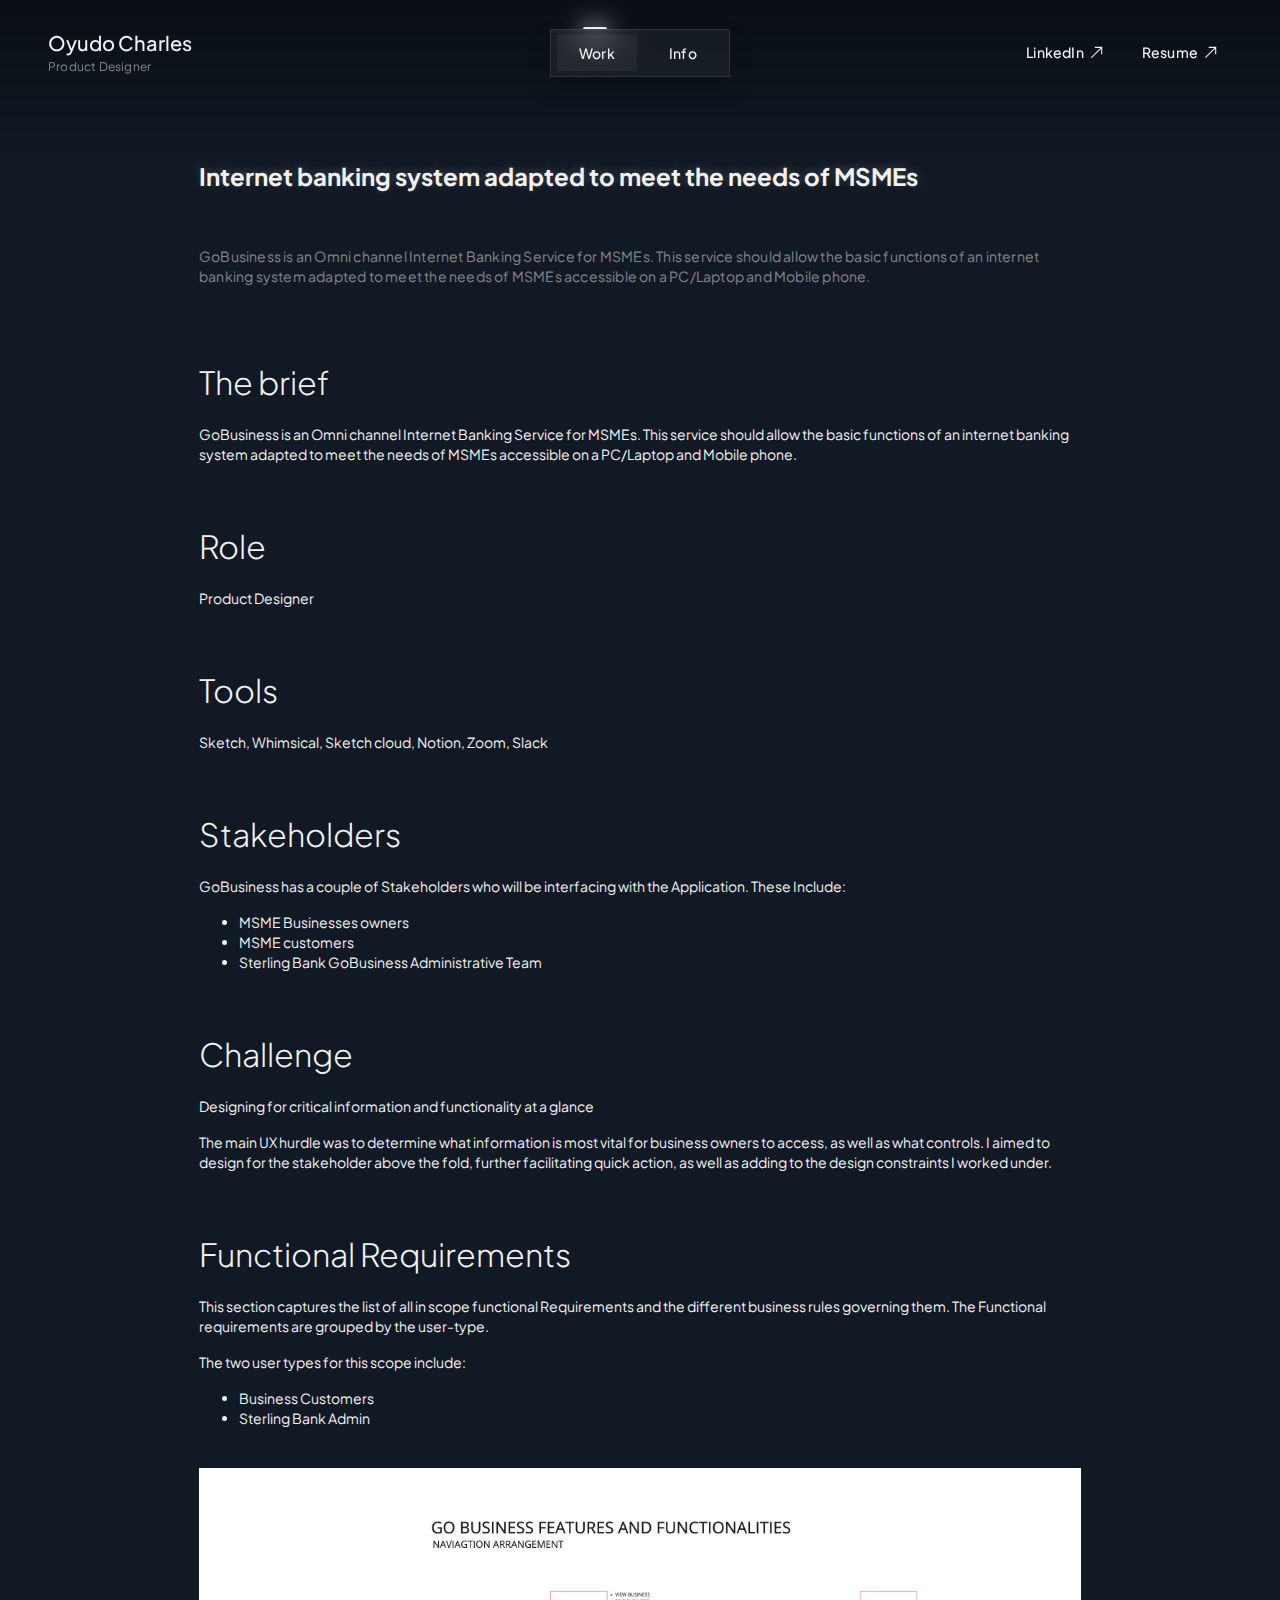
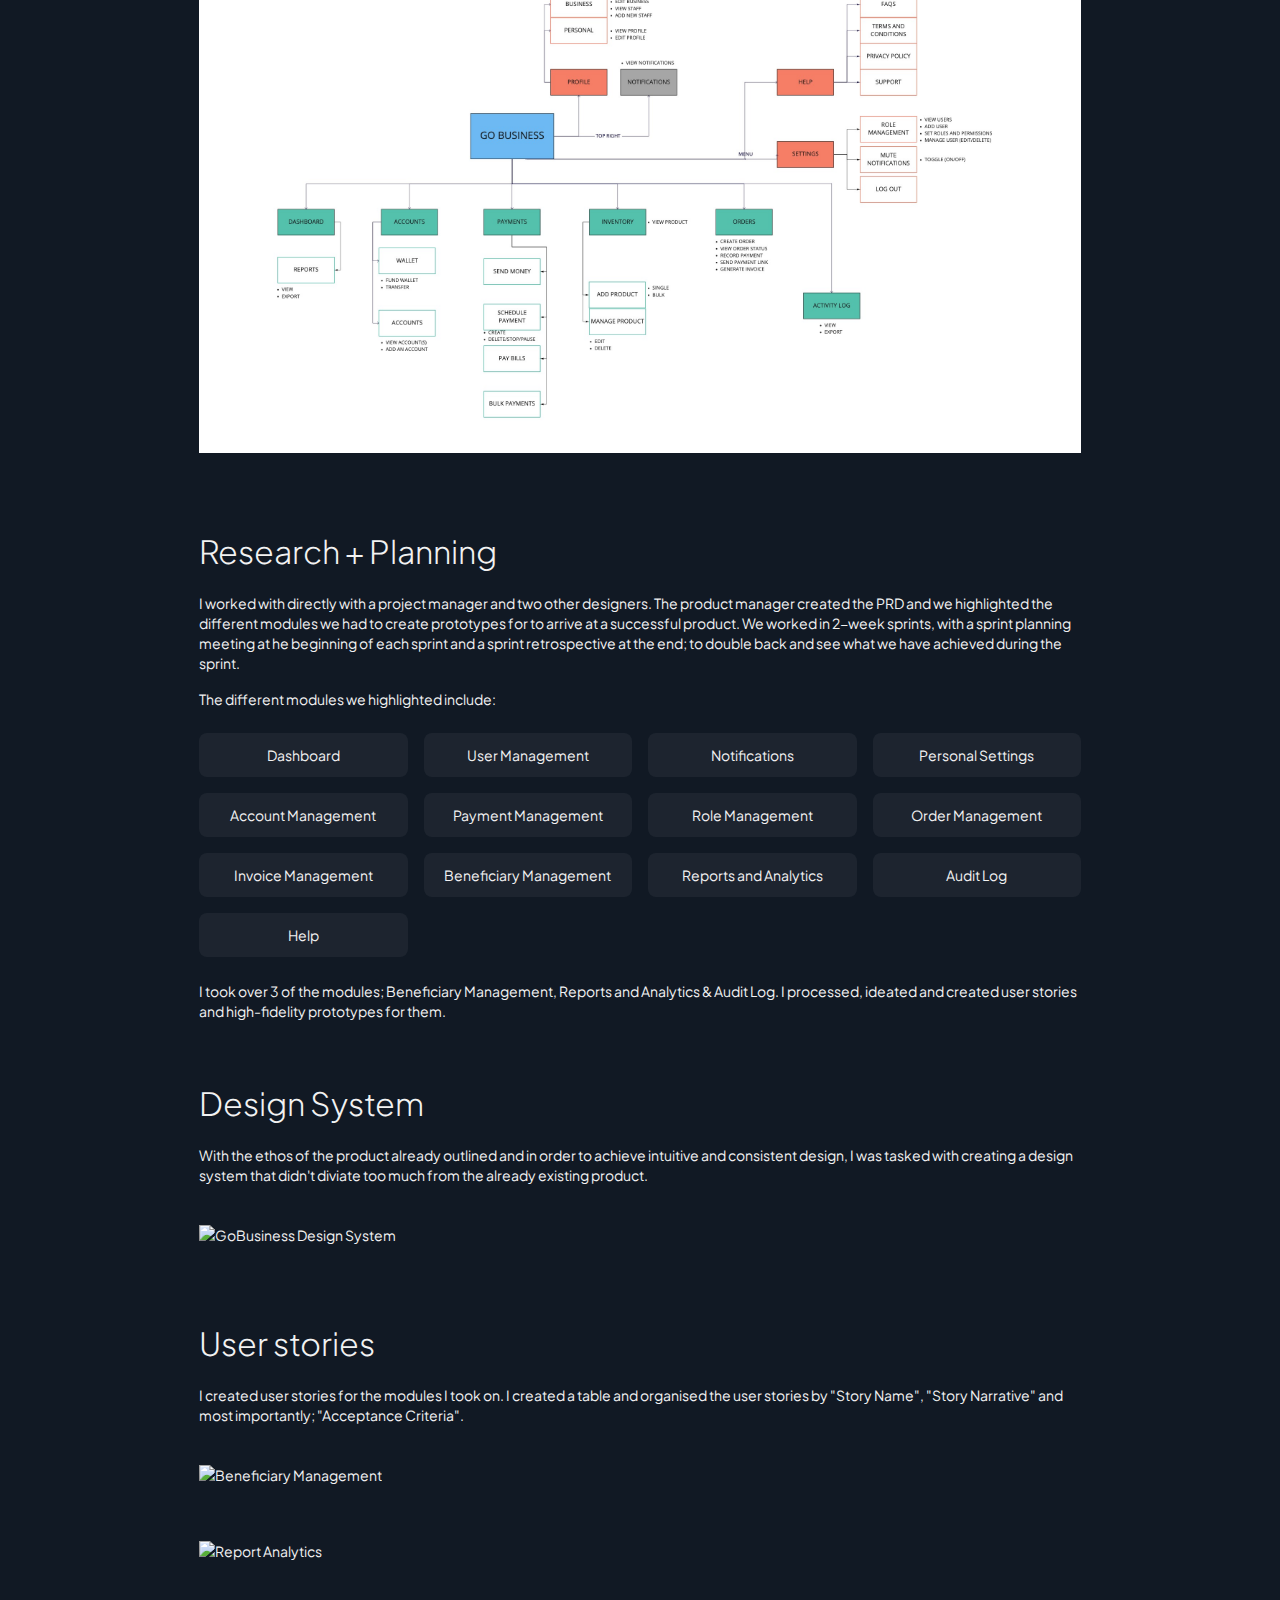
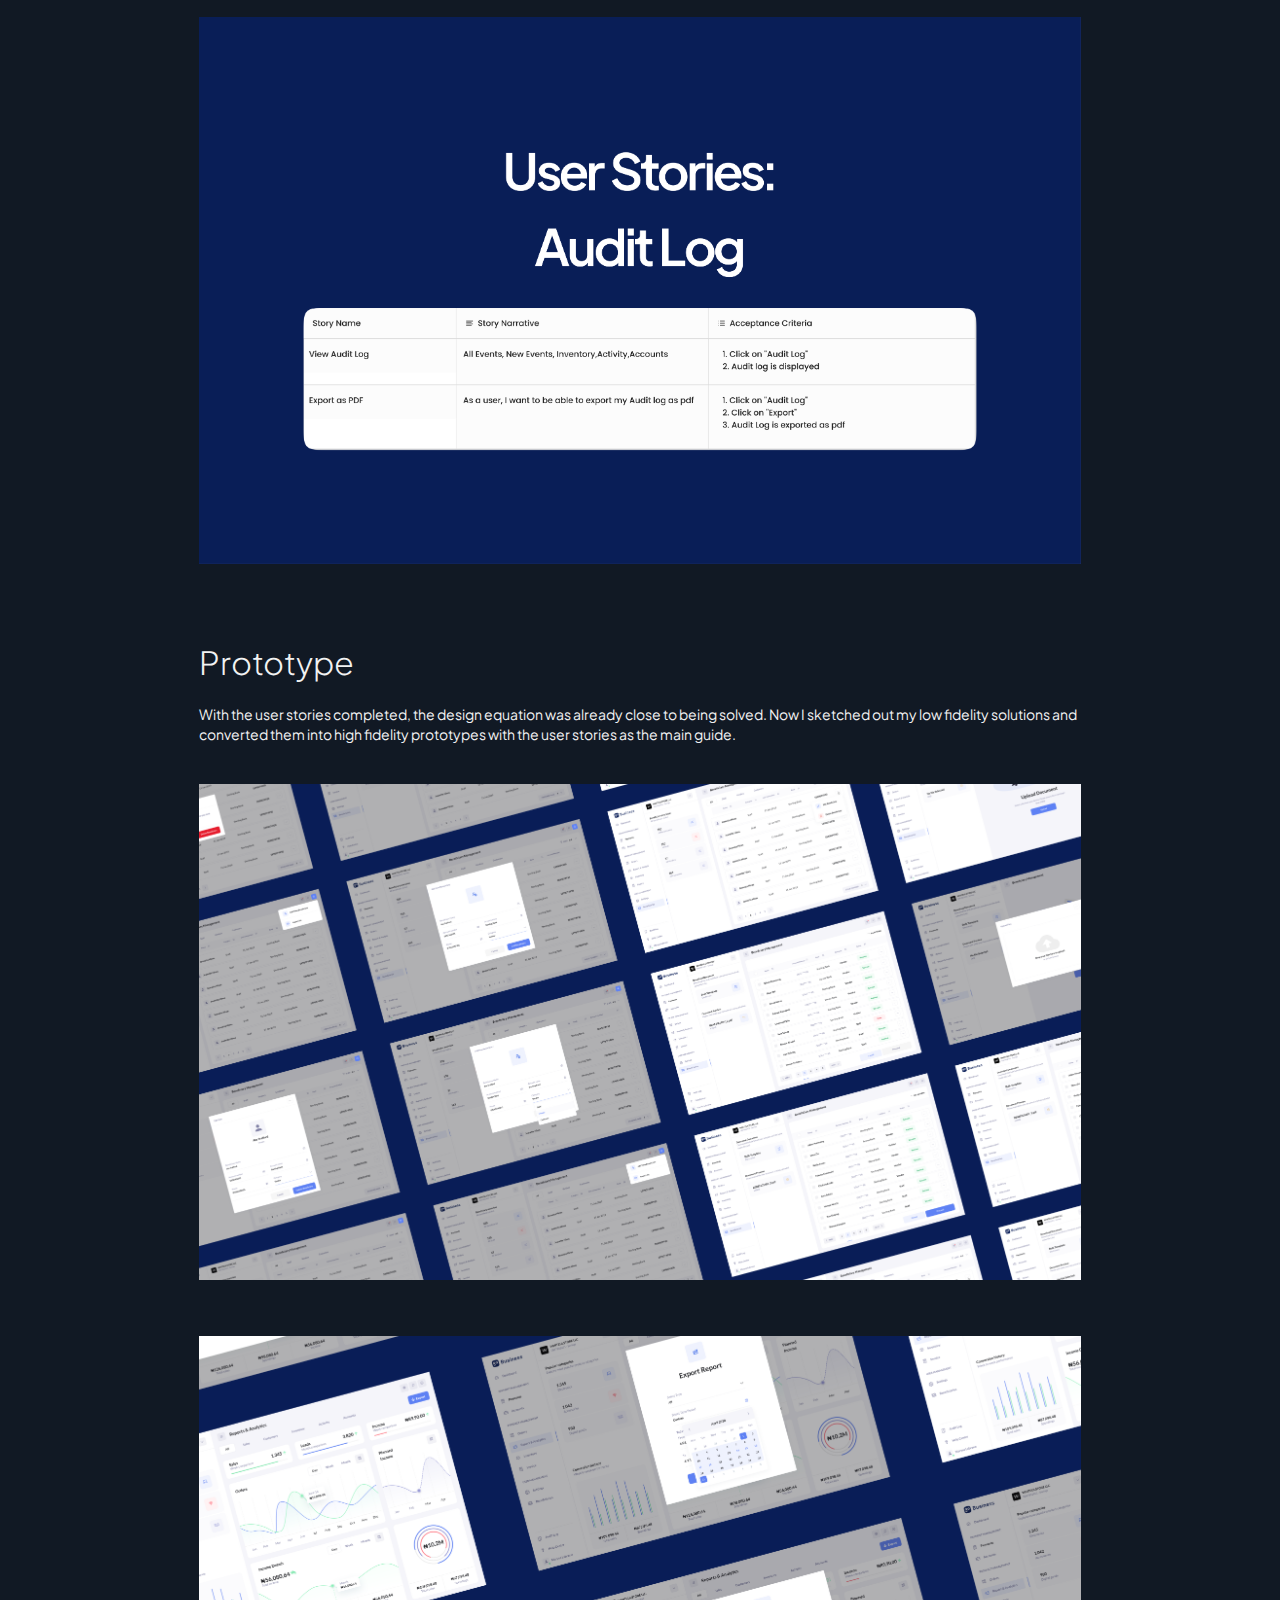
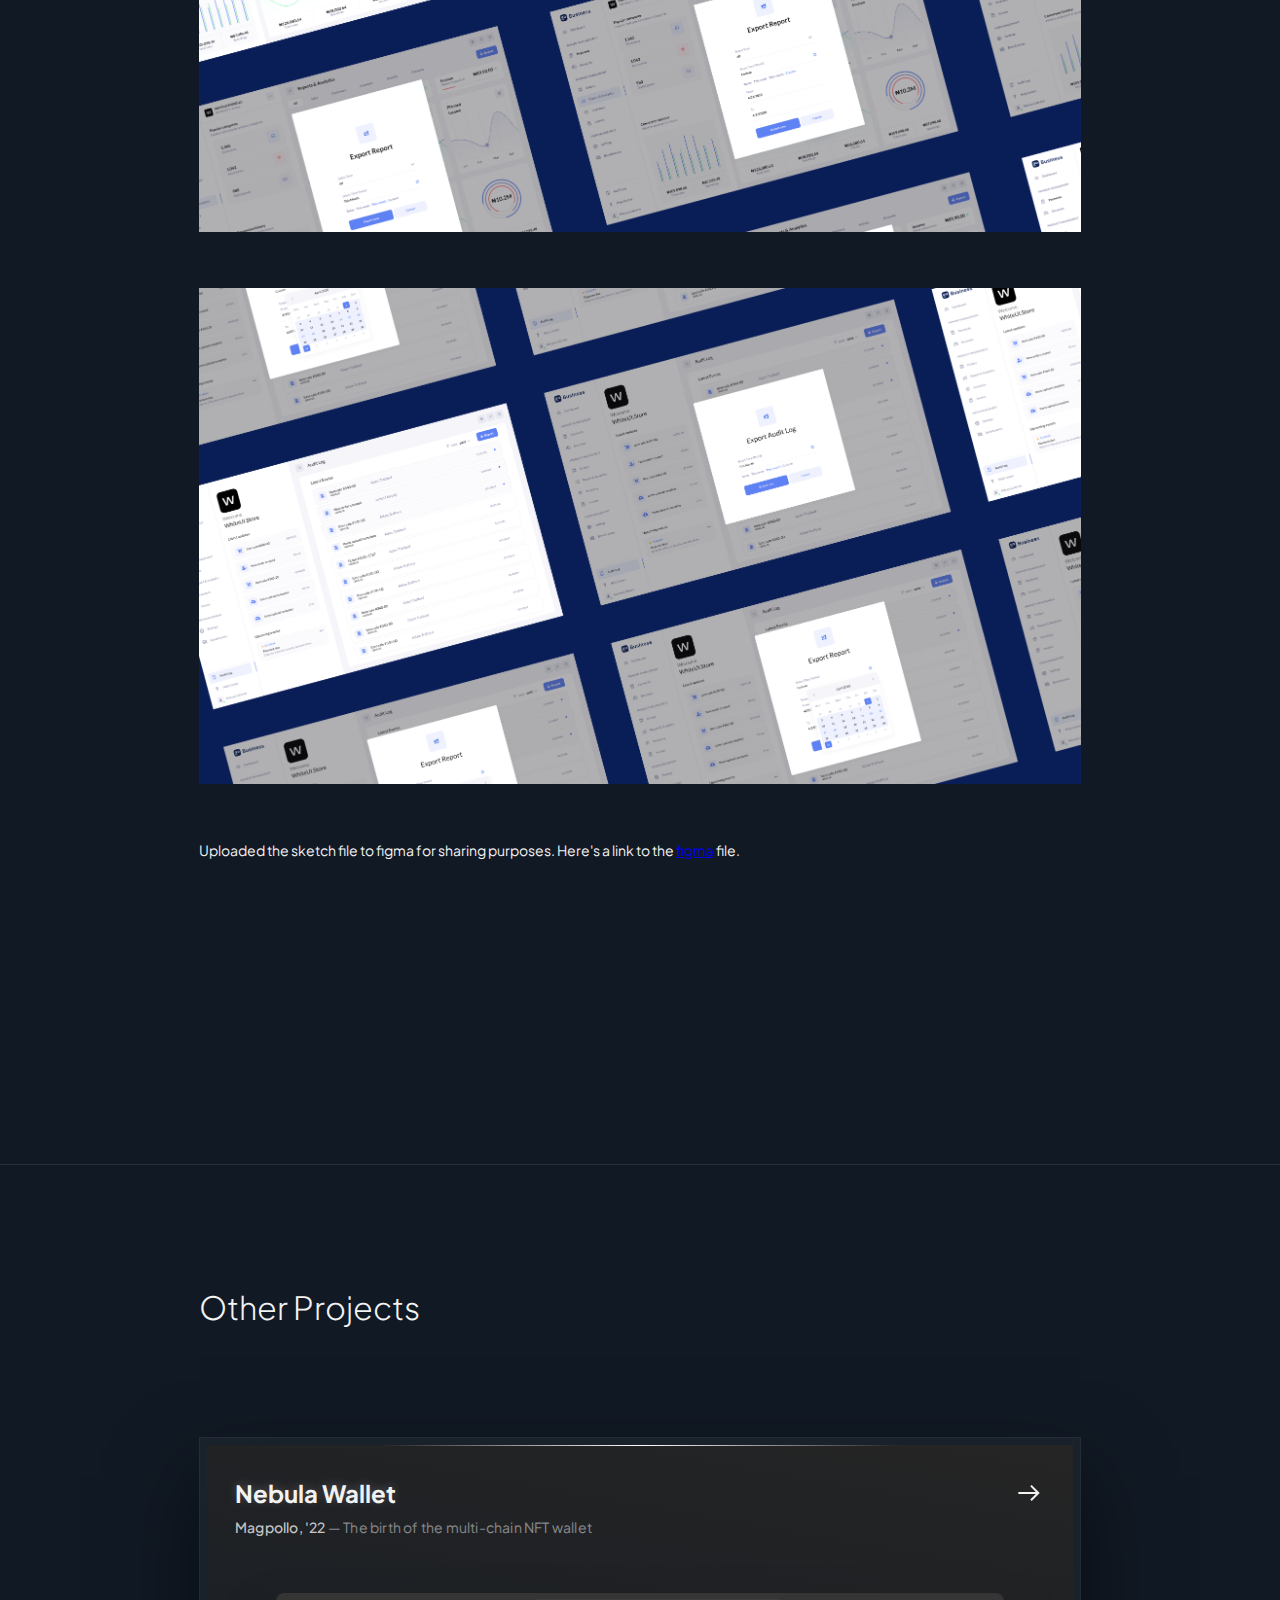
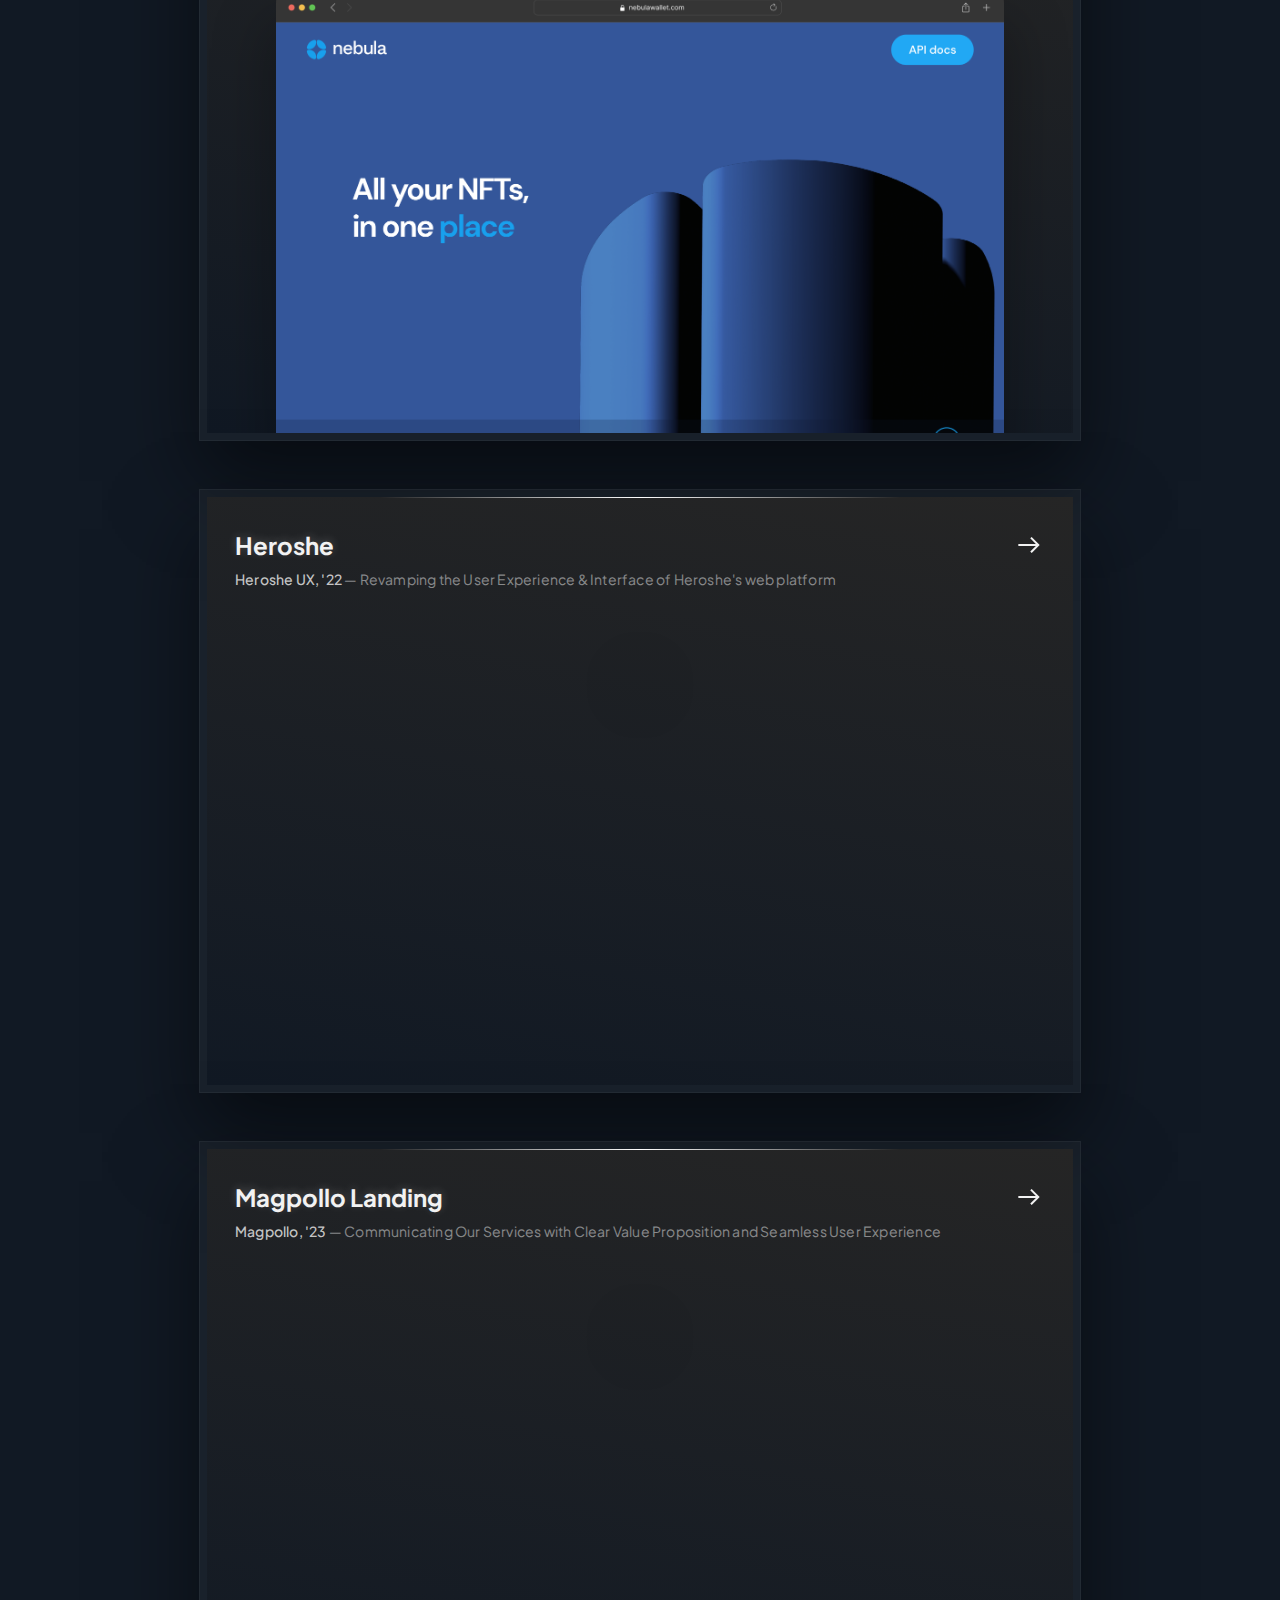
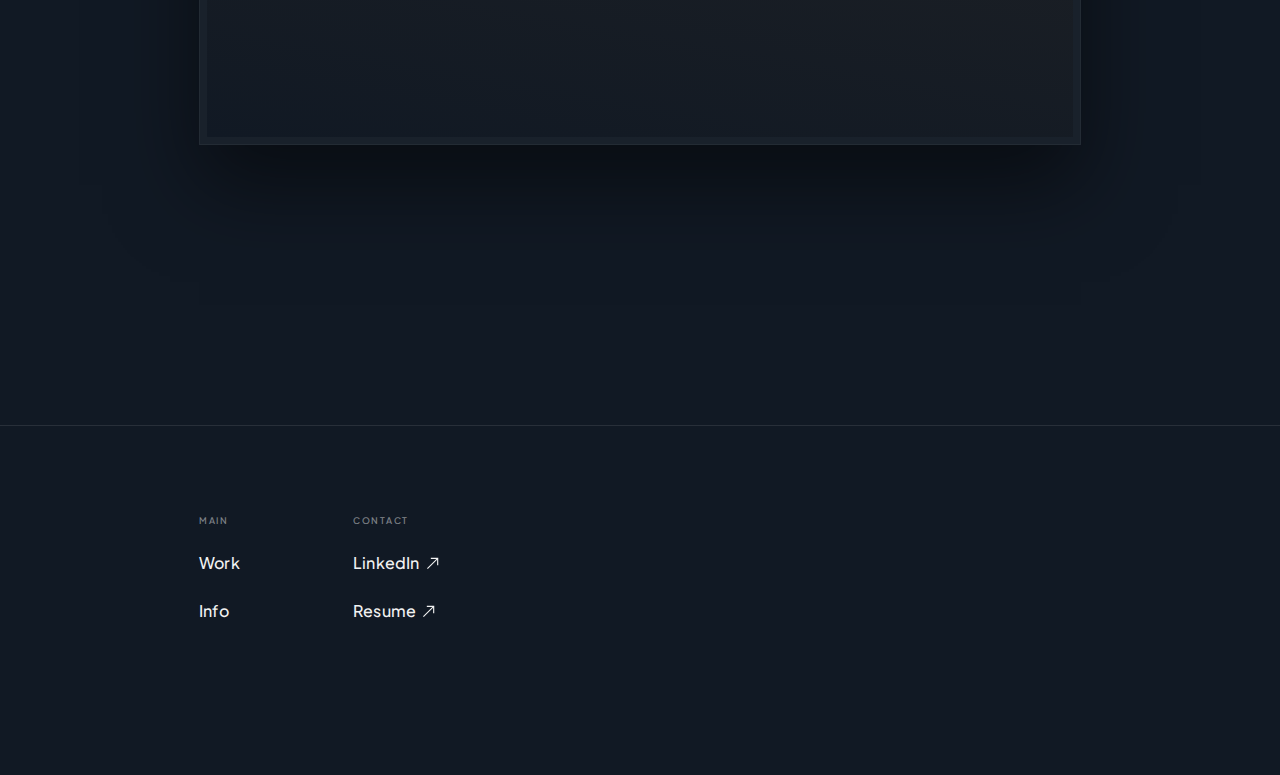
==== gobusiness/index.html @ 4a608ad5 "December Risten Update" ====
<!DOCTYPE html>
<html data-wf-domain="oyudo.xyz" data-wf-page="63dcb6e1a80e9435e330f4c5" data-wf-site="63dcb6e1a80e9454b630f4c4">
<head>
  <meta charset="utf-8" />
  <title>GoBusiness - Oyudo Charles</title>
  <meta content="Internet banking system adapted to meet the needs of MSMEs" name="description" />
  <meta content="width=device-width, initial-scale=1" name="viewport" />
  <link href="../css/style.css" rel="stylesheet" type="text/css" />
  <!-- Copy all the font and webfont loading scripts from homepage -->
  <link href="https://fonts.googleapis.com/" rel="preconnect" />
  <link href="https://fonts.gstatic.com/" rel="preconnect" crossorigin="anonymous" />
  <script src="https://ajax.googleapis.com/ajax/libs/webfont/1.6.26/webfont.js" type="text/javascript"></script>
  <script type="text/javascript">WebFont.load({ google: { families: ["Inter:100,200,300,regular,500,600,700,800,900", "Albert Sans:100,200,300,regular,500,600,700,800,900,100italic,200italic,300italic,italic,500italic,600italic,700italic,800italic,900italic", "Roboto Mono:100,200,300,regular,500,600,700", "JetBrains Mono:100,200,300,regular,500,600,700,800", "Gloock:regular"] } });</script>
  <!-- Add Plus Jakarta Sans font -->
  <link href="https://fonts.googleapis.com/css2?family=Plus+Jakarta+Sans:wght@200;300;400;500;600;700;800&display=swap" rel="stylesheet">
  
  <!-- Add specific font styling -->
  <style>
    body {
      font-family: 'Plus Jakarta Sans', sans-serif;
    }
    
    .text-projectcard-title {
      font-family: 'Plus Jakarta Sans', sans-serif;
      font-weight: 700;
    }

    .text-projectcard-description {
      font-family: 'Plus Jakarta Sans', sans-serif;
      font-weight: 400;
    }

    .text-section-title {
      font-family: 'Plus Jakarta Sans', sans-serif;
      font-weight: 300;
      margin-bottom: 24px;
    }

    .text-section-paragraph {
      font-family: 'Plus Jakarta Sans', sans-serif;
      font-weight: 400;
    }

    .project-section {
      margin-bottom: 64px;
    }

    .text-section-title {
      margin-bottom: 24px;
    }

    .text-subsection-title {
      margin-top: 40px;
      margin-bottom: 20px;
    }

    .text-section-paragraph {
      margin-bottom: 16px;
    }

    .project-image-wrapper {
      margin: 40px 0;
    }

    .project-image-wrapper img {
      margin-bottom: 16px;
    }

    .project-image-wrapper .italics {
      color: rgba(255, 255, 255, 0.6);
    }

    .goals-list {
      margin-top: 16px;
    }

    .goal-item {
      margin-bottom: 12px;
    }

    .next-steps {
      margin-top: 24px;
    }

    .next-step-item {
      margin-bottom: 20px;
    }

    .img-bg {
      display: flex;
      flex-direction: column;
      gap: 32px;
      margin: 40px 0;
    }

    .img-detail-4 {
      width: 100%;
      text-align: center;
    }

    .img-detail-4 p {
      margin: 0;
      padding-top: 16px;
    }

    /* Desktop styles */
    @media screen and (min-width: 768px) {
      .img-bg {
        flex-direction: row;
        flex-wrap: wrap;
        gap: 24px;
        justify-content: space-between;
      }

      .img-detail-4 {
        width: calc(25% - 18px);
      }
    }

    .section-other-projects {
      padding: 80px 0;
      margin-top: 40px;
      border-top: 1px solid rgba(255, 255, 255, 0.1);
    }

    .other-projects-header {
      margin-bottom: 40px;
    }

    /* Mobile adjustments */
    @media screen and (max-width: 767px) {
      .section-other-projects {
        padding: 60px 0;
      }
      
      .other-projects-header {
        margin-bottom: 32px;
      }
    }

    .modules-grid {
        display: grid;
        grid-template-columns: repeat(auto-fill, minmax(200px, 1fr));
        gap: 16px;
        margin: 24px 0;
    }

    .module-item {
        padding: 12px;
        background: rgba(255, 255, 255, 0.05);
        border-radius: 8px;
        text-align: center;
    }
  </style>
</head>

<body class="body">
  <!-- Navigation -->
  <div class="section-nav">
    <div class="nav-bar">
      <div class="nav-left-wrapper">
        <div class="logo-block">
          <div class="logo-text">
            <div class="text-logo">Oyudo Charles</div>
            <div class="text-underlogo">Product Designer</div>
          </div>
        </div>
      </div>
      <div class="nav-pill-wrapper">
        <div class="nav-indicator-glow"></div>
        <div class="nav-pill">
          <a href="../index.html" class="nav-toggle work w-inline-block">
            <div class="text-nav-toggle">Work</div>
          </a>
          <a href="../info.html" class="nav-toggle w-inline-block">
            <div class="text-nav-toggle">Info</div>
          </a>
          <div class="nav-indicator-pill"></div>
        </div>
      </div>
      <div class="nav-right-wrapper">
        <div class="chip-socials-wrapper">
          <a href="https://www.linkedin.com/in/chukwumaoyudo/" target="_blank" class="chip-socials w-inline-block">
            <div class="text-socialnav">LinkedIn</div>
            <img src="../assets/icon-external.svg" loading="lazy" alt="" class="icon-external" />
          </a>
          <a href="https://read.cv/oyudoxyz" target="_blank" class="chip-socials w-inline-block">
            <div class="text-socialnav">Resume</div>
            <img src="../assets/icon-external.svg" loading="lazy" alt="" class="icon-external" />
          </a>
        </div>
      </div>
    </div>
  </div>

  <!-- Main Content -->
  <div class="locomotive-scroll">
    <div class="section-projects">
      <div class="container-projects" style="padding-top: 120px;">
        <!-- Project Header -->
        <h1 class="text-projectcard-title">Internet banking system adapted to meet the needs of MSMEs</h1>
        
        <!-- Project Introduction -->
        <div class="project-intro">
          <p class="text-projectcard-description">
            GoBusiness is an Omni channel Internet Banking Service for MSMEs. This service should allow the basic functions of an internet banking system adapted to meet the needs of MSMEs accessible on a PC/Laptop and Mobile phone.
          </p>
        </div>

        <!-- Project Content -->
        <div class="project-content">
          <!-- Overview Section -->
          <div class="project-section">
            <h2 class="text-section-title">The brief</h2>
            <div class="text-section-content">
              <p class="text-section-paragraph">GoBusiness is an Omni channel Internet Banking Service for MSMEs. This service should allow the basic functions of an internet banking system adapted to meet the needs of MSMEs accessible on a PC/Laptop and Mobile phone.</p>
            </div>
          </div>

          <!-- Role Section -->
          <div class="project-section">
            <h2 class="text-section-title">Role</h2>
            <div class="text-section-content">
              <p class="text-section-paragraph">Product Designer</p>
            </div>
          </div>

          <!-- Tools Section -->
          <div class="project-section">
            <h2 class="text-section-title">Tools</h2>
            <div class="text-section-content">
              <p class="text-section-paragraph">Sketch, Whimsical, Sketch cloud, Notion, Zoom, Slack</p>
            </div>
          </div>

          <!-- Stakeholders Section -->
          <div class="project-section">
            <h2 class="text-section-title">Stakeholders</h2>
            <div class="text-section-content">
              <p class="text-section-paragraph">GoBusiness has a couple of Stakeholders who will be interfacing with the Application. These Include:</p>
              <ul>
                <li>MSME Businesses owners</li>
                <li>MSME customers</li>
                <li>Sterling Bank GoBusiness Administrative Team</li>
              </ul>
            </div>
          </div>

          <!-- Challenge Section -->
          <div class="project-section">
            <h2 class="text-section-title">Challenge</h2>
            <div class="text-section-content">
              <p class="text-section-paragraph">Designing for critical information and functionality at a glance</p>
              <p class="text-section-paragraph">The main UX hurdle was to determine what information is most vital for business owners to access, as well as what controls. I aimed to design for the stakeholder above the fold, further facilitating quick action, as well as adding to the design constraints I worked under.</p>
            </div>
          </div>

          <!-- Functional Requirements Section -->
          <div class="project-section">
            <h2 class="text-section-title">Functional Requirements</h2>
            <div class="text-section-content">
              <p class="text-section-paragraph">This section captures the list of all in scope functional Requirements and the different business rules governing them. The Functional requirements are grouped by the user-type.</p>
              <p class="text-section-paragraph">The two user types for this scope include:</p>
              <ul>
                <li>Business Customers</li>
                <li>Sterling Bank Admin</li>
              </ul>
              
              <div class="project-image-wrapper">
                <img src="../assets/Go_Business_2.0.jpg" alt="GoBusiness Overview" class="project-image"/>
              </div>
            </div>
          </div>

          <!-- Research Section -->
          <div class="project-section">
            <h2 class="text-section-title">Research + Planning</h2>
            <div class="text-section-content">
              <p class="text-section-paragraph">I worked with directly with a project manager and two other designers. The product manager created the PRD and we highlighted the different modules we had to create prototypes for to arrive at a successful product. We worked in 2-week sprints, with a sprint planning meeting at he beginning of each sprint and a sprint retrospective at the end; to double back and see what we have achieved during the sprint.</p>
              
              <p class="text-section-paragraph">The different modules we highlighted include:</p>
              <div class="modules-grid">
                <div class="module-item">Dashboard</div>
                <div class="module-item">User Management</div>
                <div class="module-item">Notifications</div>
                <div class="module-item">Personal Settings</div>
                <div class="module-item">Account Management</div>
                <div class="module-item">Payment Management</div>
                <div class="module-item">Role Management</div>
                <div class="module-item">Order Management</div>
                <div class="module-item">Invoice Management</div>
                <div class="module-item">Beneficiary Management</div>
                <div class="module-item">Reports and Analytics</div>
                <div class="module-item">Audit Log</div>
                <div class="module-item">Help</div>
              </div>
              
              <p class="text-section-paragraph">I took over 3 of the modules; Beneficiary Management, Reports and Analytics & Audit Log. I processed, ideated and created user stories and high-fidelity prototypes for them.</p>
            </div>
          </div>

          <!-- Design System Section -->
          <div class="project-section">
            <h2 class="text-section-title">Design System</h2>
            <div class="text-section-content">
              <p class="text-section-paragraph">With the ethos of the product already outlined and in order to achieve intuitive and consistent design, I was tasked with creating a design system that didn't diviate too much from the already existing product.</p>
              
              <div class="project-image-wrapper">
                <img src="../assets/Gobusinessds.jpg" alt="GoBusiness Design System" class="project-image"/>
              </div>
            </div>
          </div>

          <!-- User Stories Section -->
          <div class="project-section">
            <h2 class="text-section-title">User stories</h2>
            <div class="text-section-content">
              <p class="text-section-paragraph">I created user stories for the modules I took on. I created a table and organised the user stories by "Story Name", "Story Narrative" and most importantly; "Acceptance Criteria".</p>
              
              <div class="project-image-wrapper">
                <img src="../assets/BeneficiaryManagement.jpg" alt="Beneficiary Management" class="project-image"/>
              </div>
              
              <div class="project-image-wrapper">
                <img src="../assets/Reportanalytics.jpg" alt="Report Analytics" class="project-image"/>
              </div>
              
              <div class="project-image-wrapper">
                <img src="../assets/auditlog.jpg" alt="Audit Log" class="project-image"/>
              </div>
            </div>
          </div>

          <!-- Prototype Section -->
          <div class="project-section">
            <h2 class="text-section-title">Prototype</h2>
            <div class="text-section-content">
              <p class="text-section-paragraph">With the user stories completed, the design equation was already close to being solved. Now I sketched out my low fidelity solutions and converted them into high fidelity prototypes with the user stories as the main guide.</p>
              
              <div class="project-image-wrapper">
                <img src="../assets/Beneficiary_Mngmnt.png" alt="Beneficiary Management Prototype" class="project-image"/>
              </div>
              
              <div class="project-image-wrapper">
                <img src="../assets/Reports__Analyticsz.png" alt="Reports Analytics Prototype" class="project-image"/>
              </div>
              
              <div class="project-image-wrapper">
                <img src="../assets/Audit_Log.png" alt="Audit Log Prototype" class="project-image"/>
              </div>
              
              <p class="text-section-paragraph">Uploaded the sketch file to figma for sharing purposes. Here's a link to the <a href="https://www.figma.com/file/OS2G0ViHOA5IGCZEAq7zXo/Gobusiness?node-id=0%3A1&t=VJaONrJXLI50LK9p-1" target="_blank" class="text-link">figma</a> file.</p>
            </div>
          </div>
        </div>
      </div>
    </div>

    <!-- Add this section right before the footer section -->
    <div class="section-other-projects">
      <div data-w-id="3810876f-88a5-c72e-2e50-9f9ee6af2d4a" class="section-projects">
        <div data-w-id="f0e1f336-2513-8fe9-5ccf-c79169a260b6" class="container-projects">
          <div class="other-projects-header">
            <h2 class="text-section-title">Other Projects</h2>
          </div>
          
          <!-- Your project cards container -->
          <div class="project-card-outline">
            <div data-w-id="cb1aca79-f57e-5d16-57ab-621b3d07b7f1" ></div><a
              data-w-id="81bb28b3-0cac-8b9c-c382-04fd4917df75"  href="../nebula/index.html" target=”_blank”
              class="project-card w-inline-block">
              <div data-w-id="b0c475d0-ac61-3f6b-c975-29615a853f93" class="glare-item-top inner-edge"></div>
              <div class="projectcard-top">
                <div class="projectcard-title-row">
                  <div class="text-projectcard-title">Nebula Wallet</div><img
                    src="../assets/icon-arrow-project.svg"
                    loading="lazy" alt="" class="icon-projectcard-arrow" />
                </div>
                <div class="text-projectcard-description"><span class="text-projectcard-description-company">Magpollo,
                    &#x27;22</span> — The birth of the multi-chain NFT wallet</div>
              </div><img
                src="../assets/nebula-cover.png"
                loading="lazy"
                sizes="(max-width: 767px) 75vw, (max-width: 991px) 73vw, (max-width: 1439px) 727.78125px, (max-width: 1919px) 866.375px, 1193.9896240234375px"
                alt="" class="project-thumbnail" />
              <div class="project-card-colour stadiabt"></div>
            </a>
          </div>
          <div class="project-card-outline">
            <div data-w-id="cb198c5c-8f1f-0bfc-7f66-0461e3dc703b" ></div><a
              data-w-id="cb198c5c-8f1f-0bfc-7f66-0461e3dc703c" href="../heroshe/index.html"
              class="project-card w-inline-block">
              <div data-w-id="cb198c5c-8f1f-0bfc-7f66-0461e3dc703d" class="glare-item-top inner-edge"></div>
              <div class="projectcard-top">
                <div class="projectcard-title-row">
                  <div class="text-projectcard-title">Heroshe</div><img
                    src="../assets/icon-arrow-project.svg"
                    loading="lazy" alt="" class="icon-projectcard-arrow" />
                </div>
                <div class="text-projectcard-description"><span class="text-projectcard-description-company">Heroshe UX,
                    &#x27;22</span> — Revamping the User Experience & Interface of Heroshe's web platform</div>
              </div><img
                src="../assets/heroshe-cover.png"
                loading="lazy"
                sizes="(max-width: 767px) 75vw, (max-width: 991px) 73vw, (max-width: 1439px) 727.78125px, (max-width: 1919px) 866.375px, 1193.9896240234375px"
                alt="" class="project-thumbnail" />
              <div class="project-card-colour thn"></div>
            </a>
          </div>
          
          <div class="project-card-outline">
            <div data-w-id="799aa54d-e1f4-ce89-fcc5-18fd48416da7" ></div><a
              data-w-id="799aa54d-e1f4-ce89-fcc5-18fd48416da8" href="https://www.magpollo.com/" target="_blank"
              class="project-card w-inline-block">
              <div data-w-id="799aa54d-e1f4-ce89-fcc5-18fd48416da9" class="glare-item-top inner-edge"></div>
              <div class="projectcard-top">
                <div class="projectcard-title-row">
                  <div class="text-projectcard-title">Magpollo Landing</div><img
                    src="../assets/icon-arrow-project.svg"
                    loading="lazy" alt="" class="icon-projectcard-arrow" />
                </div>
                <div class="text-projectcard-description"><span class="text-projectcard-description-company">Magpollo, &#x27;23
                  </span>— Communicating Our Services with Clear Value Proposition and Seamless User Experience</div>
              </div><img
                src="../assets/magpollo-cover.png"
                loading="lazy"
                sizes="(max-width: 767px) 75vw, (max-width: 991px) 73vw, (max-width: 1439px) 727.78125px, (max-width: 1919px) 866.375px, 1193.9896240234375px"
                alt="" class="project-thumbnail" />
              <div class="project-card-colour rbc"></div>
            </a>
          </div>
        </div>
      </div>
    </div>
  </div>

  <!-- Footer -->
  <div class="section-footer">
    <div class="container-footer">
      <div class="footer-top-wrapper">
        <div class="footer-links-column-wrapper">
          <div class="footer-links-column">
            <div class="text-footer-links-overline">MAIN</div>
            <div class="footer-links-wrapper">
              <a href="../index.html" class="footer-link w-inline-block">
                <div class="text-footer-link">Work</div>
              </a>
              <a href="../info.html" class="footer-link w-inline-block">
                <div class="text-footer-link">Info</div>
              </a>
            </div>
          </div>
          <div class="footer-links-column">
            <div class="text-footer-links-overline">CONTACT</div>
            <div class="footer-links-wrapper">
              <a href="https://www.linkedin.com/in/chukwumaoyudo/" target="_blank" class="footer-link w-inline-block">
                <div class="text-footer-link">LinkedIn</div>
                <img src="../assets/icon-external.svg" loading="lazy" alt="" class="icon-external" />
              </a>
              <a href="https://read.cv/oyudoxyz" target="_blank" class="footer-link w-inline-block">
                <div class="text-footer-link">Resume</div>
                <img src="../assets/icon-external.svg" loading="lazy" alt="" class="icon-external" />
              </a>
            </div>
          </div>
        </div>
      </div>
      <div class="footer-bottom-wrapper">
        <div class="footer-bottom-
---- css/style.css ----
html {
    -ms-text-size-adjust: 100%;
    -webkit-text-size-adjust: 100%;
    font-family: sans-serif;
  }
  
  body {
    margin: 0;
  }
  
  article, aside, details, figcaption, figure, footer, header, hgroup, main, menu, nav, section, summary {
    display: block;
  }
  
  audio, canvas, progress, video {
    vertical-align: baseline;
    display: inline-block;
  }
  
  audio:not([controls]) {
    height: 0;
    display: none;
  }
  
  [hidden], template {
    display: none;
  }
  
  a {
    background-color: rgba(0, 0, 0, 0);
  }
  
  a:active, a:hover {
    outline: 0;
  }
  
  abbr[title] {
    border-bottom: 1px dotted;
  }
  
  b, strong {
    font-weight: bold;
  }
  
  dfn {
    font-style: italic;
  }
  
  h1 {
    margin: .67em 0;
    font-size: 2em;
  }
  
  mark {
    color: #000;
    background: #ff0;
  }
  
  small {
    font-size: 80%;
  }
  
  sub, sup {
    vertical-align: baseline;
    font-size: 75%;
    line-height: 0;
    position: relative;
  }
  
  sup {
    top: -.5em;
  }
  
  sub {
    bottom: -.25em;
  }
  
  img {
    border: 0;
  }
  
  svg:not(:root) {
    overflow: hidden;
  }
  
  figure {
    margin: 1em 40px;
  }
  
  hr {
    box-sizing: content-box;
    height: 0;
  }
  
  pre {
    overflow: auto;
  }
  
  code, kbd, pre, samp {
    font-family: monospace;
    font-size: 1em;
  }
  
  button, input, optgroup, select, textarea {
    color: inherit;
    font: inherit;
    margin: 0;
  }
  
  button {
    overflow: visible;
  }
  
  button, select {
    text-transform: none;
  }
  
  button, html input[type="button"], input[type="reset"] {
    -webkit-appearance: button;
    cursor: pointer;
  }
  
  button[disabled], html input[disabled] {
    cursor: default;
  }
  
  button::-moz-focus-inner, input::-moz-focus-inner {
    border: 0;
    padding: 0;
  }
  
  input {
    line-height: normal;
  }
  
  input[type="checkbox"], input[type="radio"] {
    box-sizing: border-box;
    padding: 0;
  }
  
  input[type="number"]::-webkit-inner-spin-button, input[type="number"]::-webkit-outer-spin-button {
    height: auto;
  }
  
  input[type="search"] {
    -webkit-appearance: none;
  }
  
  input[type="search"]::-webkit-search-cancel-button, input[type="search"]::-webkit-search-decoration {
    -webkit-appearance: none;
  }
  
  fieldset {
    border: 1px solid silver;
    margin: 0 2px;
    padding: .35em .625em .75em;
  }
  
  legend {
    border: 0;
    padding: 0;
  }
  
  textarea {
    overflow: auto;
  }
  
  optgroup {
    font-weight: bold;
  }
  
  table {
    border-collapse: collapse;
    border-spacing: 0;
  }
  
  td, th {
    padding: 0;
  }
  
  @font-face {
    font-family: webflow-icons;
    src: url("[data-uri]") format("truetype");
    font-weight: normal;
    font-style: normal;
  }
  
  [class^="w-icon-"], [class*=" w-icon-"] {
    speak: none;
    font-variant: normal;
    text-transform: none;
    -webkit-font-smoothing: antialiased;
    -moz-osx-font-smoothing: grayscale;
    font-style: normal;
    font-weight: normal;
    line-height: 1;
    font-family: webflow-icons !important;
  }
  
  .w-icon-slider-right:before {
    content: "î˜€";
  }
  
  .w-icon-slider-left:before {
    content: "î˜";
  }
  
  .w-icon-nav-menu:before {
    content: "î˜‚";
  }
  
  .w-icon-arrow-down:before, .w-icon-dropdown-toggle:before {
    content: "î˜ƒ";
  }
  
  .w-icon-file-upload-remove:before {
    content: "î¤€";
  }
  
  .w-icon-file-upload-icon:before {
    content: "î¤ƒ";
  }
  
  * {
    box-sizing: border-box;
  }
  
  html {
    height: 100%;
  }
  
  body {
    min-height: 100%;
    color: #333;
    background-color: #fff;
    margin: 0;
    font-family: Arial, sans-serif;
    font-size: 14px;
    line-height: 20px;
  }
  
  img {
    max-width: 100%;
    vertical-align: middle;
    display: inline-block;
  }
  
  html.w-mod-touch * {
    background-attachment: scroll !important;
  }
  
  .w-block {
    display: block;
  }
  
  .w-inline-block {
    max-width: 100%;
    display: inline-block;
  }
  
  .w-clearfix:before, .w-clearfix:after {
    content: " ";
    grid-area: 1 / 1 / 2 / 2;
    display: table;
  }
  
  .w-clearfix:after {
    clear: both;
  }
  
  .w-hidden {
    display: none;
  }
  
  .w-button {
    color: #fff;
    line-height: inherit;
    cursor: pointer;
    background-color: #3898ec;
    border: 0;
    border-radius: 0;
    padding: 9px 15px;
    text-decoration: none;
    display: inline-block;
  }
  
  input.w-button {
    -webkit-appearance: button;
  }
  
  html[data-w-dynpage] [data-w-cloak] {
    color: rgba(0, 0, 0, 0) !important;
  }
  
  .w-webflow-badge, .w-webflow-badge * {
    z-index: auto;
    visibility: visible;
    box-sizing: border-box;
    width: auto;
    height: auto;
    max-height: none;
    max-width: none;
    min-height: 0;
    min-width: 0;
    float: none;
    clear: none;
    box-shadow: none;
    opacity: 1;
    direction: ltr;
    font-family: inherit;
    font-weight: inherit;
    color: inherit;
    font-size: inherit;
    line-height: inherit;
    font-style: inherit;
    font-variant: inherit;
    text-align: inherit;
    letter-spacing: inherit;
    -webkit-text-decoration: inherit;
    text-decoration: inherit;
    text-indent: 0;
    text-transform: inherit;
    text-shadow: none;
    font-smoothing: auto;
    vertical-align: baseline;
    cursor: inherit;
    white-space: inherit;
    word-break: normal;
    word-spacing: normal;
    word-wrap: normal;
    background: none;
    border: 0 rgba(0, 0, 0, 0);
    border-radius: 0;
    margin: 0;
    padding: 0;
    list-style-type: disc;
    transition: none;
    display: block;
    position: static;
    top: auto;
    bottom: auto;
    left: auto;
    right: auto;
    overflow: visible;
    transform: none;
  }
  
  .w-webflow-badge {
    white-space: nowrap;
    cursor: pointer;
    box-shadow: 0 0 0 1px rgba(0, 0, 0, .1), 0 1px 3px rgba(0, 0, 0, .1);
    visibility: visible !important;
    z-index: 2147483647 !important;
    color: #aaadb0 !important;
    opacity: 1 !important;
    width: auto !important;
    height: auto !important;
    background-color: #fff !important;
    border-radius: 3px !important;
    margin: 0 !important;
    padding: 6px 8px 6px 6px !important;
    font-size: 12px !important;
    line-height: 14px !important;
    text-decoration: none !important;
    display: inline-block !important;
    position: fixed !important;
    top: auto !important;
    bottom: 12px !important;
    left: auto !important;
    right: 12px !important;
    overflow: visible !important;
    transform: none !important;
  }
  
  .w-webflow-badge > img {
    visibility: visible !important;
    opacity: 1 !important;
    vertical-align: middle !important;
    display: inline-block !important;
  }
  
  h1, h2, h3, h4, h5, h6 {
    margin-bottom: 10px;
    font-weight: bold;
  }
  
  h1 {
    margin-top: 20px;
    font-size: 38px;
    line-height: 44px;
  }
  
  h2 {
    margin-top: 20px;
    font-size: 32px;
    line-height: 36px;
  }
  
  h3 {
    margin-top: 20px;
    font-size: 24px;
    line-height: 30px;
  }
  
  h4 {
    margin-top: 10px;
    font-size: 18px;
    line-height: 24px;
  }
  
  h5 {
    margin-top: 10px;
    font-size: 14px;
    line-height: 20px;
  }
  
  h6 {
    margin-top: 10px;
    font-size: 12px;
    line-height: 18px;
  }
  
  p {
    margin-top: 0;
    margin-bottom: 10px;
  }
  
  blockquote {
    border-left: 5px solid #e2e2e2;
    margin: 0 0 10px;
    padding: 10px 20px;
    font-size: 18px;
    line-height: 22px;
  }
  
  figure {
    margin: 0 0 10px;
  }
  
  figcaption {
    text-align: center;
    margin-top: 5px;
  }
  
  ul, ol {
    margin-top: 0;
    margin-bottom: 10px;
    padding-left: 40px;
  }
  
  .w-list-unstyled {
    padding-left: 0;
    list-style: none;
  }
  
  .w-embed:before, .w-embed:after {
    content: " ";
    grid-area: 1 / 1 / 2 / 2;
    display: table;
  }
  
  .w-embed:after {
    clear: both;
  }
  
  .w-video {
    width: 100%;
    padding: 0;
    position: relative;
  }
  
  .w-video iframe, .w-video object, .w-video embed {
    width: 100%;
    height: 100%;
    border: none;
    position: absolute;
    top: 0;
    left: 0;
  }
  
  fieldset {
    border: 0;
    margin: 0;
    padding: 0;
  }
  
  button, [type="button"], [type="reset"] {
    cursor: pointer;
    -webkit-appearance: button;
    border: 0;
  }
  
  .w-form {
    margin: 0 0 15px;
  }
  
  .w-form-done {
    text-align: center;
    background-color: #ddd;
    padding: 20px;
    display: none;
  }
  
  .w-form-fail {
    background-color: #ffdede;
    margin-top: 10px;
    padding: 10px;
    display: none;
  }
  
  label {
    margin-bottom: 5px;
    font-weight: bold;
    display: block;
  }
  
  .w-input, .w-select {
    width: 100%;
    height: 38px;
    color: #333;
    vertical-align: middle;
    background-color: #fff;
    border: 1px solid #ccc;
    margin-bottom: 10px;
    padding: 8px 12px;
    font-size: 14px;
    line-height: 1.42857;
    display: block;
  }
  
  .w-input:-moz-placeholder, .w-select:-moz-placeholder {
    color: #999;
  }
  
  .w-input::-moz-placeholder, .w-select::-moz-placeholder {
    color: #999;
    opacity: 1;
  }
  
  .w-input::-webkit-input-placeholder, .w-select::-webkit-input-placeholder {
    color: #999;
  }
  
  .w-input:focus, .w-select:focus {
    border-color: #3898ec;
    outline: 0;
  }
  
  .w-input[disabled], .w-select[disabled], .w-input[readonly], .w-select[readonly], fieldset[disabled] .w-input, fieldset[disabled] .w-select {
    cursor: not-allowed;
  }
  
  .w-input[disabled]:not(.w-input-disabled), .w-select[disabled]:not(.w-input-disabled), .w-input[readonly], .w-select[readonly], fieldset[disabled]:not(.w-input-disabled) .w-input, fieldset[disabled]:not(.w-input-disabled) .w-select {
    background-color: #eee;
  }
  
  textarea.w-input, textarea.w-select {
    height: auto;
  }
  
  .w-select {
    background-color: #f3f3f3;
  }
  
  .w-select[multiple] {
    height: auto;
  }
  
  .w-form-label {
    cursor: pointer;
    margin-bottom: 0;
    font-weight: normal;
    display: inline-block;
  }
  
  .w-radio {
    margin-bottom: 5px;
    padding-left: 20px;
    display: block;
  }
  
  .w-radio:before, .w-radio:after {
    content: " ";
    grid-area: 1 / 1 / 2 / 2;
    display: table;
  }
  
  .w-radio:after {
    clear: both;
  }
  
  .w-radio-input {
    float: left;
    margin: 3px 0 0 -20px;
    line-height: normal;
  }
  
  .w-file-upload {
    margin-bottom: 10px;
    display: block;
  }
  
  .w-file-upload-input {
    width: .1px;
    height: .1px;
    opacity: 0;
    z-index: -100;
    position: absolute;
    overflow: hidden;
  }
  
  .w-file-upload-default, .w-file-upload-uploading, .w-file-upload-success {
    color: #333;
    display: inline-block;
  }
  
  .w-file-upload-error {
    margin-top: 10px;
    display: block;
  }
  
  .w-file-upload-default.w-hidden, .w-file-upload-uploading.w-hidden, .w-file-upload-error.w-hidden, .w-file-upload-success.w-hidden {
    display: none;
  }
  
  .w-file-upload-uploading-btn {
    cursor: pointer;
    background-color: #fafafa;
    border: 1px solid #ccc;
    margin: 0;
    padding: 8px 12px;
    font-size: 14px;
    font-weight: normal;
    display: flex;
  }
  
  .w-file-upload-file {
    background-color: #fafafa;
    border: 1px solid #ccc;
    flex-grow: 1;
    justify-content: space-between;
    margin: 0;
    padding: 8px 9px 8px 11px;
    display: flex;
  }
  
  .w-file-upload-file-name {
    font-size: 14px;
    font-weight: normal;
    display: block;
  }
  
  .w-file-remove-link {
    width: auto;
    height: auto;
    cursor: pointer;
    margin-top: 3px;
    margin-left: 10px;
    padding: 3px;
    display: block;
  }
  
  .w-icon-file-upload-remove {
    margin: auto;
    font-size: 10px;
  }
  
  .w-file-upload-error-msg {
    color: #ea384c;
    padding: 2px 0;
    display: inline-block;
  }
  
  .w-file-upload-info {
    padding: 0 12px;
    line-height: 38px;
    display: inline-block;
  }
  
  .w-file-upload-label {
    cursor: pointer;
    background-color: #fafafa;
    border: 1px solid #ccc;
    margin: 0;
    padding: 8px 12px;
    font-size: 14px;
    font-weight: normal;
    display: inline-block;
  }
  
  .w-icon-file-upload-icon, .w-icon-file-upload-uploading {
    width: 20px;
    margin-right: 8px;
    display: inline-block;
  }
  
  .w-icon-file-upload-uploading {
    height: 20px;
  }
  
  .w-container {
    max-width: 940px;
    margin-left: auto;
    margin-right: auto;
  }
  
  .w-container:before, .w-container:after {
    content: " ";
    grid-area: 1 / 1 / 2 / 2;
    display: table;
  }
  
  .w-container:after {
    clear: both;
  }
  
  .w-container .w-row {
    margin-left: -10px;
    margin-right: -10px;
  }
  
  .w-row:before, .w-row:after {
    content: " ";
    grid-area: 1 / 1 / 2 / 2;
    display: table;
  }
  
  .w-row:after {
    clear: both;
  }
  
  .w-row .w-row {
    margin-left: 0;
    margin-right: 0;
  }
  
  .w-col {
    float: left;
    width: 100%;
    min-height: 1px;
    padding-left: 10px;
    padding-right: 10px;
    position: relative;
  }
  
  .w-col .w-col {
    padding-left: 0;
    padding-right: 0;
  }
  
  .w-col-1 {
    width: 8.33333%;
  }
  
  .w-col-2 {
    width: 16.6667%;
  }
  
  .w-col-3 {
    width: 25%;
  }
  
  .w-col-4 {
    width: 33.3333%;
  }
  
  .w-col-5 {
    width: 41.6667%;
  }
  
  .w-col-6 {
    width: 50%;
  }
  
  .w-col-7 {
    width: 58.3333%;
  }
  
  .w-col-8 {
    width: 66.6667%;
  }
  
  .w-col-9 {
    width: 75%;
  }
  
  .w-col-10 {
    width: 83.3333%;
  }
  
  .w-col-11 {
    width: 91.6667%;
  }
  
  .w-col-12 {
    width: 100%;
  }
  
  .w-hidden-main {
    display: none !important;
  }
  
  @media screen and (max-width: 991px) {
    .w-container {
      max-width: 728px;
    }
  
    .w-hidden-main {
      display: inherit !important;
    }
  
    .w-hidden-medium {
      display: none !important;
    }
  
    .w-col-medium-1 {
      width: 8.33333%;
    }
  
    .w-col-medium-2 {
      width: 16.6667%;
    }
  
    .w-col-medium-3 {
      width: 25%;
    }
  
    .w-col-medium-4 {
      width: 33.3333%;
    }
  
    .w-col-medium-5 {
      width: 41.6667%;
    }
  
    .w-col-medium-6 {
      width: 50%;
    }
  
    .w-col-medium-7 {
      width: 58.3333%;
    }
  
    .w-col-medium-8 {
      width: 66.6667%;
    }
  
    .w-col-medium-9 {
      width: 75%;
    }
  
    .w-col-medium-10 {
      width: 83.3333%;
    }
  
    .w-col-medium-11 {
      width: 91.6667%;
    }
  
    .w-col-medium-12 {
      width: 100%;
    }
  
    .w-col-stack {
      width: 100%;
      left: auto;
      right: auto;
    }
  }
  
  @media screen and (max-width: 767px) {
    .w-hidden-main, .w-hidden-medium {
      display: inherit !important;
    }
  
    .w-hidden-small {
      display: none !important;
    }
  
    .w-row, .w-container .w-row {
      margin-left: 0;
      margin-right: 0;
    }
  
    .w-col {
      width: 100%;
      left: auto;
      right: auto;
    }
  
    .w-col-small-1 {
      width: 8.33333%;
    }
  
    .w-col-small-2 {
      width: 16.6667%;
    }
  
    .w-col-small-3 {
      width: 25%;
    }
  
    .w-col-small-4 {
      width: 33.3333%;
    }
  
    .w-col-small-5 {
      width: 41.6667%;
    }
  
    .w-col-small-6 {
      width: 50%;
    }
  
    .w-col-small-7 {
      width: 58.3333%;
    }
  
    .w-col-small-8 {
      width: 66.6667%;
    }
  
    .w-col-small-9 {
      width: 75%;
    }
  
    .w-col-small-10 {
      width: 83.3333%;
    }
  
    .w-col-small-11 {
      width: 91.6667%;
    }
  
    .w-col-small-12 {
      width: 100%;
    }
  }
  
  @media screen and (max-width: 479px) {
    .w-container {
      max-width: none;
    }
  
    .w-hidden-main, .w-hidden-medium, .w-hidden-small {
      display: inherit !important;
    }
  
    .w-hidden-tiny {
      display: none !important;
    }
  
    .w-col {
      width: 100%;
    }
  
    .w-col-tiny-1 {
      width: 8.33333%;
    }
  
    .w-col-tiny-2 {
      width: 16.6667%;
    }
  
    .w-col-tiny-3 {
      width: 25%;
    }
  
    .w-col-tiny-4 {
      width: 33.3333%;
    }
  
    .w-col-tiny-5 {
      width: 41.6667%;
    }
  
    .w-col-tiny-6 {
      width: 50%;
    }
  
    .w-col-tiny-7 {
      width: 58.3333%;
    }
  
    .w-col-tiny-8 {
      width: 66.6667%;
    }
  
    .w-col-tiny-9 {
      width: 75%;
    }
  
    .w-col-tiny-10 {
      width: 83.3333%;
    }
  
    .w-col-tiny-11 {
      width: 91.6667%;
    }
  
    .w-col-tiny-12 {
      width: 100%;
    }
  }
  
  .w-widget {
    position: relative;
  }
  
  .w-widget-map {
    width: 100%;
    height: 400px;
  }
  
  .w-widget-map label {
    width: auto;
    display: inline;
  }
  
  .w-widget-map img {
    max-width: inherit;
  }
  
  .w-widget-map .gm-style-iw {
    text-align: center;
  }
  
  .w-widget-map .gm-style-iw > button {
    display: none !important;
  }
  
  .w-widget-twitter {
    overflow: hidden;
  }
  
  .w-widget-twitter-count-shim {
    vertical-align: top;
    width: 28px;
    height: 20px;
    text-align: center;
    background: #fff;
    border: 1px solid #758696;
    border-radius: 3px;
    display: inline-block;
    position: relative;
  }
  
  .w-widget-twitter-count-shim * {
    pointer-events: none;
    -webkit-user-select: none;
    -ms-user-select: none;
    user-select: none;
  }
  
  .w-widget-twitter-count-shim .w-widget-twitter-count-inner {
    text-align: center;
    color: #999;
    font-family: serif;
    font-size: 15px;
    line-height: 12px;
    position: relative;
  }
  
  .w-widget-twitter-count-shim .w-widget-twitter-count-clear {
    display: block;
    position: relative;
  }
  
  .w-widget-twitter-count-shim.w--large {
    width: 36px;
    height: 28px;
  }
  
  .w-widget-twitter-count-shim.w--large .w-widget-twitter-count-inner {
    font-size: 18px;
    line-height: 18px;
  }
  
  .w-widget-twitter-count-shim:not(.w--vertical) {
    margin-left: 5px;
    margin-right: 8px;
  }
  
  .w-widget-twitter-count-shim:not(.w--vertical).w--large {
    margin-left: 6px;
  }
  
  .w-widget-twitter-count-shim:not(.w--vertical):before, .w-widget-twitter-count-shim:not(.w--vertical):after {
    content: " ";
    height: 0;
    width: 0;
    pointer-events: none;
    border: solid rgba(0, 0, 0, 0);
    position: absolute;
    top: 50%;
    left: 0;
  }
  
  .w-widget-twitter-count-shim:not(.w--vertical):before {
    border-width: 4px;
    border-color: rgba(117, 134, 150, 0) #5d6c7b rgba(117, 134, 150, 0) rgba(117, 134, 150, 0);
    margin-top: -4px;
    margin-left: -9px;
  }
  
  .w-widget-twitter-count-shim:not(.w--vertical).w--large:before {
    border-width: 5px;
    margin-top: -5px;
    margin-left: -10px;
  }
  
  .w-widget-twitter-count-shim:not(.w--vertical):after {
    border-width: 4px;
    border-color: rgba(255, 255, 255, 0) #fff rgba(255, 255, 255, 0) rgba(255, 255, 255, 0);
    margin-top: -4px;
    margin-left: -8px;
  }
  
  .w-widget-twitter-count-shim:not(.w--vertical).w--large:after {
    border-width: 5px;
    margin-top: -5px;
    margin-left: -9px;
  }
  
  .w-widget-twitter-count-shim.w--vertical {
    width: 61px;
    height: 33px;
    margin-bottom: 8px;
  }
  
  .w-widget-twitter-count-shim.w--vertical:before, .w-widget-twitter-count-shim.w--vertical:after {
    content: " ";
    height: 0;
    width: 0;
    pointer-events: none;
    border: solid rgba(0, 0, 0, 0);
    position: absolute;
    top: 100%;
    left: 50%;
  }
  
  .w-widget-twitter-count-shim.w--vertical:before {
    border-width: 5px;
    border-color: #5d6c7b rgba(117, 134, 150, 0) rgba(117, 134, 150, 0);
    margin-left: -5px;
  }
  
  .w-widget-twitter-count-shim.w--vertical:after {
    border-width: 4px;
    border-color: #fff rgba(255, 255, 255, 0) rgba(255, 255, 255, 0);
    margin-left: -4px;
  }
  
  .w-widget-twitter-count-shim.w--vertical .w-widget-twitter-count-inner {
    font-size: 18px;
    line-height: 22px;
  }
  
  .w-widget-twitter-count-shim.w--vertical.w--large {
    width: 76px;
  }
  
  .w-background-video {
    height: 500px;
    color: #fff;
    position: relative;
    overflow: hidden;
  }
  
  .w-background-video > video {
    width: 100%;
    height: 100%;
    object-fit: cover;
    z-index: -100;
    background-position: 50%;
    background-size: cover;
    margin: auto;
    position: absolute;
    top: -100%;
    bottom: -100%;
    left: -100%;
    right: -100%;
  }
  
  .w-background-video > video::-webkit-media-controls-start-playback-button {
    -webkit-appearance: none;
    display: none !important;
  }
  
  .w-background-video--control {
    background-color: rgba(0, 0, 0, 0);
    padding: 0;
    position: absolute;
    bottom: 1em;
    right: 1em;
  }
  
  .w-background-video--control > [hidden] {
    display: none !important;
  }
  
  .w-slider {
    height: 300px;
    text-align: center;
    clear: both;
    -webkit-tap-highlight-color: rgba(0, 0, 0, 0);
    tap-highlight-color: rgba(0, 0, 0, 0);
    background: #ddd;
    position: relative;
  }
  
  .w-slider-mask {
    z-index: 1;
    height: 100%;
    white-space: nowrap;
    display: block;
    position: relative;
    left: 0;
    right: 0;
    overflow: hidden;
  }
  
  .w-slide {
    vertical-align: top;
    width: 100%;
    height: 100%;
    white-space: normal;
    text-align: left;
    display: inline-block;
    position: relative;
  }
  
  .w-slider-nav {
    z-index: 2;
    height: 40px;
    text-align: center;
    -webkit-tap-highlight-color: rgba(0, 0, 0, 0);
    tap-highlight-color: rgba(0, 0, 0, 0);
    margin: auto;
    padding-top: 10px;
    position: absolute;
    top: auto;
    bottom: 0;
    left: 0;
    right: 0;
  }
  
  .w-slider-nav.w-round > div {
    border-radius: 100%;
  }
  
  .w-slider-nav.w-num > div {
    width: auto;
    height: auto;
    font-size: inherit;
    line-height: inherit;
    padding: .2em .5em;
  }
  
  .w-slider-nav.w-shadow > div {
    box-shadow: 0 0 3px rgba(51, 51, 51, .4);
  }
  
  .w-slider-nav-invert {
    color: #fff;
  }
  
  .w-slider-nav-invert > div {
    background-color: rgba(34, 34, 34, .4);
  }
  
  .w-slider-nav-invert > div.w-active {
    background-color: #222;
  }
  
  .w-slider-dot {
    width: 1em;
    height: 1em;
    cursor: pointer;
    background-color: rgba(255, 255, 255, .4);
    margin: 0 3px .5em;
    transition: background-color .1s, color .1s;
    display: inline-block;
    position: relative;
  }
  
  .w-slider-dot.w-active {
    background-color: #fff;
  }
  
  .w-slider-dot:focus {
    outline: none;
    box-shadow: 0 0 0 2px #fff;
  }
  
  .w-slider-dot:focus.w-active {
    box-shadow: none;
  }
  
  .w-slider-arrow-left, .w-slider-arrow-right {
    width: 80px;
    cursor: pointer;
    color: #fff;
    -webkit-tap-highlight-color: rgba(0, 0, 0, 0);
    tap-highlight-color: rgba(0, 0, 0, 0);
    -webkit-user-select: none;
    -ms-user-select: none;
    user-select: none;
    margin: auto;
    font-size: 40px;
    position: absolute;
    top: 0;
    bottom: 0;
    left: 0;
    right: 0;
    overflow: hidden;
  }
  
  .w-slider-arrow-left [class^="w-icon-"], .w-slider-arrow-right [class^="w-icon-"], .w-slider-arrow-left [class*=" w-icon-"], .w-slider-arrow-right [class*=" w-icon-"] {
    position: absolute;
  }
  
  .w-slider-arrow-left:focus, .w-slider-arrow-right:focus {
    outline: 0;
  }
  
  .w-slider-arrow-left {
    z-index: 3;
    right: auto;
  }
  
  .w-slider-arrow-right {
    z-index: 4;
    left: auto;
  }
  
  .w-icon-slider-left, .w-icon-slider-right {
    width: 1em;
    height: 1em;
    margin: auto;
    top: 0;
    bottom: 0;
    left: 0;
    right: 0;
  }
  
  .w-slider-aria-label {
    clip: rect(0 0 0 0);
    height: 1px;
    width: 1px;
    border: 0;
    margin: -1px;
    padding: 0;
    position: absolute;
    overflow: hidden;
  }
  
  .w-slider-force-show {
    display: block !important;
  }
  
  .w-dropdown {
    text-align: left;
    z-index: 900;
    margin-left: auto;
    margin-right: auto;
    display: inline-block;
    position: relative;
  }
  
  .w-dropdown-btn, .w-dropdown-toggle, .w-dropdown-link {
    vertical-align: top;
    color: #222;
    text-align: left;
    white-space: nowrap;
    margin-left: auto;
    margin-right: auto;
    padding: 20px;
    text-decoration: none;
    position: relative;
  }
  
  .w-dropdown-toggle {
    -webkit-user-select: none;
    -ms-user-select: none;
    user-select: none;
    cursor: pointer;
    padding-right: 40px;
    display: inline-block;
  }
  
  .w-dropdown-toggle:focus {
    outline: 0;
  }
  
  .w-icon-dropdown-toggle {
    width: 1em;
    height: 1em;
    margin: auto 20px auto auto;
    position: absolute;
    top: 0;
    bottom: 0;
    right: 0;
  }
  
  .w-dropdown-list {
    min-width: 100%;
    background: #ddd;
    display: none;
    position: absolute;
  }
  
  .w-dropdown-list.w--open {
    display: block;
  }
  
  .w-dropdown-link {
    color: #222;
    padding: 10px 20px;
    display: block;
  }
  
  .w-dropdown-link.w--current {
    color: #0082f3;
  }
  
  .w-dropdown-link:focus {
    outline: 0;
  }
  
  @media screen and (max-width: 767px) {
    .w-nav-brand {
      padding-left: 10px;
    }
  }
  
  .w-lightbox-backdrop {
    cursor: auto;
    letter-spacing: normal;
    text-indent: 0;
    text-shadow: none;
    text-transform: none;
    visibility: visible;
    white-space: normal;
    word-break: normal;
    word-spacing: normal;
    word-wrap: normal;
    color: #fff;
    text-align: center;
    z-index: 2000;
    opacity: 0;
    -webkit-user-select: none;
    -moz-user-select: none;
    -webkit-tap-highlight-color: transparent;
    background: rgba(0, 0, 0, .9);
    outline: 0;
    font-family: Helvetica Neue, Helvetica, Ubuntu, Segoe UI, Verdana, sans-serif;
    font-size: 17px;
    font-style: normal;
    font-weight: 300;
    line-height: 1.2;
    list-style: disc;
    position: fixed;
    top: 0;
    bottom: 0;
    left: 0;
    right: 0;
    -webkit-transform: translate(0);
  }
  
  .w-lightbox-backdrop, .w-lightbox-container {
    height: 100%;
    -webkit-overflow-scrolling: touch;
    overflow: auto;
  }
  
  .w-lightbox-content {
    height: 100vh;
    position: relative;
    overflow: hidden;
  }
  
  .w-lightbox-view {
    width: 100vw;
    height: 100vh;
    opacity: 0;
    position: absolute;
  }
  
  .w-lightbox-view:before {
    content: "";
    height: 100vh;
  }
  
  .w-lightbox-group, .w-lightbox-group .w-lightbox-view, .w-lightbox-group .w-lightbox-view:before {
    height: 86vh;
  }
  
  .w-lightbox-frame, .w-lightbox-view:before {
    vertical-align: middle;
    display: inline-block;
  }
  
  .w-lightbox-figure {
    margin: 0;
    position: relative;
  }
  
  .w-lightbox-group .w-lightbox-figure {
    cursor: pointer;
  }
  
  .w-lightbox-img {
    width: auto;
    height: auto;
    max-width: none;
  }
  
  .w-lightbox-image {
    float: none;
    max-width: 100vw;
    max-height: 100vh;
    display: block;
  }
  
  .w-lightbox-group .w-lightbox-image {
    max-height: 86vh;
  }
  
  .w-lightbox-caption {
    text-align: left;
    text-overflow: ellipsis;
    white-space: nowrap;
    background: rgba(0, 0, 0, .4);
    padding: .5em 1em;
    position: absolute;
    bottom: 0;
    left: 0;
    right: 0;
    overflow: hidden;
  }
  
  .w-lightbox-embed {
    width: 100%;
    height: 100%;
    position: absolute;
    top: 0;
    bottom: 0;
    left: 0;
    right: 0;
  }
  
  .w-lightbox-control {
    width: 4em;
    cursor: pointer;
    background-position: center;
    background-repeat: no-repeat;
    background-size: 24px;
    transition: all .3s;
    position: absolute;
    top: 0;
  }
  
  .w-lightbox-left {
    background-image: url("[data-uri]");
    display: none;
    bottom: 0;
    left: 0;
  }
  
  .w-lightbox-right {
    background-image: url("[data-uri]");
    display: none;
    bottom: 0;
    right: 0;
  }
  
  .w-lightbox-close {
    height: 2.6em;
    background-image: url("[data-uri]");
    background-size: 18px;
    right: 0;
  }
  
  .w-lightbox-strip {
    white-space: nowrap;
    padding: 0 1vh;
    line-height: 0;
    position: absolute;
    bottom: 0;
    left: 0;
    right: 0;
    overflow-x: auto;
    overflow-y: hidden;
  }
  
  .w-lightbox-item {
    width: 10vh;
    box-sizing: content-box;
    cursor: pointer;
    padding: 2vh 1vh;
    display: inline-block;
    -webkit-transform: translate3d(0, 0, 0);
  }
  
  .w-lightbox-active {
    opacity: .3;
  }
  
  .w-lightbox-thumbnail {
    height: 10vh;
    background: #222;
    position: relative;
    overflow: hidden;
  }
  
  .w-lightbox-thumbnail-image {
    position: absolute;
    top: 0;
    left: 0;
  }
  
  .w-lightbox-thumbnail .w-lightbox-tall {
    width: 100%;
    top: 50%;
    transform: translate(0, -50%);
  }
  
  .w-lightbox-thumbnail .w-lightbox-wide {
    height: 100%;
    left: 50%;
    transform: translate(-50%);
  }
  
  .w-lightbox-spinner {
    box-sizing: border-box;
    width: 40px;
    height: 40px;
    border: 5px solid rgba(0, 0, 0, .4);
    border-radius: 50%;
    margin-top: -20px;
    margin-left: -20px;
    animation: .8s linear infinite spin;
    position: absolute;
    top: 50%;
    left: 50%;
  }
  
  .w-lightbox-spinner:after {
    content: "";
    border: 3px solid rgba(0, 0, 0, 0);
    border-bottom-color: #fff;
    border-radius: 50%;
    position: absolute;
    top: -4px;
    bottom: -4px;
    left: -4px;
    right: -4px;
  }
  
  .w-lightbox-hide {
    display: none;
  }
  
  .w-lightbox-noscroll {
    overflow: hidden;
  }
  
  @media (min-width: 768px) {
    .w-lightbox-content {
      height: 96vh;
      margin-top: 2vh;
    }
  
    .w-lightbox-view, .w-lightbox-view:before {
      height: 96vh;
    }
  
    .w-lightbox-group, .w-lightbox-group .w-lightbox-view, .w-lightbox-group .w-lightbox-view:before {
      height: 84vh;
    }
  
    .w-lightbox-image {
      max-width: 96vw;
      max-height: 96vh;
    }
  
    .w-lightbox-group .w-lightbox-image {
      max-width: 82.3vw;
      max-height: 84vh;
    }
  
    .w-lightbox-left, .w-lightbox-right {
      opacity: .5;
      display: block;
    }
  
    .w-lightbox-close {
      opacity: .8;
    }
  
    .w-lightbox-control:hover {
      opacity: 1;
    }
  }
  
  .w-lightbox-inactive, .w-lightbox-inactive:hover {
    opacity: 0;
  }
  
  .w-richtext:before, .w-richtext:after {
    content: " ";
    grid-area: 1 / 1 / 2 / 2;
    display: table;
  }
  
  .w-richtext:after {
    clear: both;
  }
  
  .w-richtext[contenteditable="true"]:before, .w-richtext[contenteditable="true"]:after {
    white-space: initial;
  }
  
  .w-richtext ol, .w-richtext ul {
    overflow: hidden;
  }
  
  .w-richtext .w-richtext-figure-selected.w-richtext-figure-type-video div:after, .w-richtext .w-richtext-figure-selected[data-rt-type="video"] div:after, .w-richtext .w-richtext-figure-selected.w-richtext-figure-type-image div, .w-richtext .w-richtext-figure-selected[data-rt-type="image"] div {
    outline: 2px solid #2895f7;
  }
  
  .w-richtext figure.w-richtext-figure-type-video > div:after, .w-richtext figure[data-rt-type="video"] > div:after {
    content: "";
    display: none;
    position: absolute;
    top: 0;
    bottom: 0;
    left: 0;
    right: 0;
  }
  
  .w-richtext figure {
    max-width: 60%;
    position: relative;
  }
  
  .w-richtext figure > div:before {
    cursor: default !important;
  }
  
  .w-richtext figure img {
    width: 100%;
  }
  
  .w-richtext figure figcaption.w-richtext-figcaption-placeholder {
    opacity: .6;
  }
  
  .w-richtext figure div {
    color: rgba(0, 0, 0, 0);
    font-size: 0;
  }
  
  .w-richtext figure.w-richtext-figure-type-image, .w-richtext figure[data-rt-type="image"] {
    display: table;
  }
  
  .w-richtext figure.w-richtext-figure-type-image > div, .w-richtext figure[data-rt-type="image"] > div {
    display: inline-block;
  }
  
  .w-richtext figure.w-richtext-figure-type-image > figcaption, .w-richtext figure[data-rt-type="image"] > figcaption {
    caption-side: bottom;
    display: table-caption;
  }
  
  .w-richtext figure.w-richtext-figure-type-video, .w-richtext figure[data-rt-type="video"] {
    width: 60%;
    height: 0;
  }
  
  .w-richtext figure.w-richtext-figure-type-video iframe, .w-richtext figure[data-rt-type="video"] iframe {
    width: 100%;
    height: 100%;
    position: absolute;
    top: 0;
    left: 0;
  }
  
  .w-richtext figure.w-richtext-figure-type-video > div, .w-richtext figure[data-rt-type="video"] > div {
    width: 100%;
  }
  
  .w-richtext figure.w-richtext-align-center {
    clear: both;
    margin-left: auto;
    margin-right: auto;
  }
  
  .w-richtext figure.w-richtext-align-center.w-richtext-figure-type-image > div, .w-richtext figure.w-richtext-align-center[data-rt-type="image"] > div {
    max-width: 100%;
  }
  
  .w-richtext figure.w-richtext-align-normal {
    clear: both;
  }
  
  .w-richtext figure.w-richtext-align-fullwidth {
    width: 100%;
    max-width: 100%;
    text-align: center;
    clear: both;
    margin-left: auto;
    margin-right: auto;
    display: block;
  }
  
  .w-richtext figure.w-richtext-align-fullwidth > div {
    padding-bottom: inherit;
    display: inline-block;
  }
  
  .w-richtext figure.w-richtext-align-fullwidth > figcaption {
    display: block;
  }
  
  .w-richtext figure.w-richtext-align-floatleft {
    float: left;
    clear: none;
    margin-right: 15px;
  }
  
  .w-richtext figure.w-richtext-align-floatright {
    float: right;
    clear: none;
    margin-left: 15px;
  }
  
  .w-nav {
    z-index: 1000;
    background: #ddd;
    position: relative;
  }
  
  .w-nav:before, .w-nav:after {
    content: " ";
    grid-area: 1 / 1 / 2 / 2;
    display: table;
  }
  
  .w-nav:after {
    clear: both;
  }
  
  .w-nav-brand {
    float: left;
    color: #333;
    text-decoration: none;
    position: relative;
  }
  
  .w-nav-link {
    vertical-align: top;
    color: #222;
    text-align: left;
    margin-left: auto;
    margin-right: auto;
    padding: 20px;
    text-decoration: none;
    display: inline-block;
    position: relative;
  }
  
  .w-nav-link.w--current {
    color: #0082f3;
  }
  
  .w-nav-menu {
    float: right;
    position: relative;
  }
  
  [data-nav-menu-open] {
    text-align: center;
    min-width: 200px;
    background: #c8c8c8;
    position: absolute;
    top: 100%;
    left: 0;
    right: 0;
    overflow: visible;
    display: block !important;
  }
  
  .w--nav-link-open {
    display: block;
    position: relative;
  }
  
  .w-nav-overlay {
    width: 100%;
    display: none;
    position: absolute;
    top: 100%;
    left: 0;
    right: 0;
    overflow: hidden;
  }
  
  .w-nav-overlay [data-nav-menu-open] {
    top: 0;
  }
  
  .w-nav[data-animation="over-left"] .w-nav-overlay {
    width: auto;
  }
  
  .w-nav[data-animation="over-left"] .w-nav-overlay, .w-nav[data-animation="over-left"] [data-nav-menu-open] {
    z-index: 1;
    top: 0;
    right: auto;
  }
  
  .w-nav[data-animation="over-right"] .w-nav-overlay {
    width: auto;
  }
  
  .w-nav[data-animation="over-right"] .w-nav-overlay, .w-nav[data-animation="over-right"] [data-nav-menu-open] {
    z-index: 1;
    top: 0;
    left: auto;
  }
  
  .w-nav-button {
    float: right;
    cursor: pointer;
    -webkit-tap-highlight-color: rgba(0, 0, 0, 0);
    tap-highlight-color: rgba(0, 0, 0, 0);
    -webkit-user-select: none;
    -ms-user-select: none;
    user-select: none;
    padding: 18px;
    font-size: 24px;
    display: none;
    position: relative;
  }
  
  .w-nav-button:focus {
    outline: 0;
  }
  
  .w-nav-button.w--open {
    color: #fff;
    background-color: #c8c8c8;
  }
  
  .w-nav[data-collapse="all"] .w-nav-menu {
    display: none;
  }
  
  .w-nav[data-collapse="all"] .w-nav-button, .w--nav-dropdown-open, .w--nav-dropdown-toggle-open {
    display: block;
  }
  
  .w--nav-dropdown-list-open {
    position: static;
  }
  
  @media screen and (max-width: 991px) {
    .w-nav[data-collapse="medium"] .w-nav-menu {
      display: none;
    }
  
    .w-nav[data-collapse="medium"] .w-nav-button {
      display: block;
    }
  }
  
  @media screen and (max-width: 767px) {
    .w-nav[data-collapse="small"] .w-nav-menu {
      display: none;
    }
  
    .w-nav[data-collapse="small"] .w-nav-button {
      display: block;
    }
  
    .w-nav-brand {
      padding-left: 10px;
    }
  }
  
  @media screen and (max-width: 479px) {
    .w-nav[data-collapse="tiny"] .w-nav-menu {
      display: none;
    }
  
    .w-nav[data-collapse="tiny"] .w-nav-button {
      display: block;
    }
  }
  
  .w-tabs {
    position: relative;
  }
  
  .w-tabs:before, .w-tabs:after {
    content: " ";
    grid-area: 1 / 1 / 2 / 2;
    display: table;
  }
  
  .w-tabs:after {
    clear: both;
  }
  
  .w-tab-menu {
    position: relative;
  }
  
  .w-tab-link {
    vertical-align: top;
    text-align: left;
    cursor: pointer;
    color: #222;
    background-color: #ddd;
    padding: 9px 30px;
    text-decoration: none;
    display: inline-block;
    position: relative;
  }
  
  .w-tab-link.w--current {
    background-color: #c8c8c8;
  }
  
  .w-tab-link:focus {
    outline: 0;
  }
  
  .w-tab-content {
    display: block;
    position: relative;
    overflow: hidden;
  }
  
  .w-tab-pane {
    display: none;
    position: relative;
  }
  
  .w--tab-active {
    display: block;
  }
  
  @media screen and (max-width: 479px) {
    .w-tab-link {
      display: block;
    }
  }
  
  .w-ix-emptyfix:after {
    content: "";
  }
  
  @keyframes spin {
    0% {
      transform: rotate(0);
    }
  
    100% {
      transform: rotate(360deg);
    }
  }
  
  .w-dyn-empty {
    background-color: #ddd;
    padding: 10px;
  }
  
  .w-dyn-hide, .w-dyn-bind-empty, .w-condition-invisible {
    display: none !important;
  }
  
  .wf-layout-layout {
    display: grid;
  }
  
  .body {
    color: #f2f2f2;
    background-color: #111924;
    flex-direction: column;
    align-items: center;
  }
  
  .section-nav {
    z-index: 10;
    height: 168px;
    background-image: linear-gradient(rgba(0, 0, 0, .4), rgba(0, 0, 0, 0));
    padding-top: 24px;
    padding-left: 48px;
    padding-right: 48px;
    display: flex;
    position: fixed;
    top: 0%;
    bottom: auto;
    left: 0%;
    right: 0%;
  }
  
  .nav-bar {
    height: 56px;
    flex: 1;
    justify-content: space-between;
    align-items: center;
    display: flex;
  }
  
  .nav-left-wrapper {
    height: 56px;
    flex: 1;
    align-items: center;
    display: flex;
  }
  
  .nav-pill-wrapper {
    width: 180px;
    height: 56px;
    flex-direction: column;
    justify-content: center;
    display: flex;
    position: relative;
  }
  
  .nav-right-wrapper {
    height: 56px;
    flex: 1;
    justify-content: flex-end;
    align-items: center;
    display: flex;
  }
  
  .logomark {
    height: 48px;
    justify-content: center;
    align-items: center;
    display: flex;
  }
  
  .logomark.password {
    height: 64px;
  }
  
  .text-logo {
    letter-spacing: 0;
    font-family: 'Plus Jakarta Sans', sans-serif;
    font-size: 20px;
    font-weight: 500;
    line-height: 20px;
  }
  
  .logo-text {
    grid-row-gap: 8px;
    flex-direction: column;
    justify-content: center;
    margin-top: 1px;
    display: flex;
  }
  
  .text-underlogo {
    color: rgba(242, 242, 242, .5);
    letter-spacing: .2px;
    font-family: 'Plus Jakarta Sans', sans-serif;
    font-size: 12px;
    line-height: 12px;
    display: block;
  }
  
  .nav-pill {
    width: 180px;
    height: 48px;
    -webkit-backdrop-filter: blur(15px);
    backdrop-filter: blur(15px);
    background-color: rgba(242, 242, 242, .05);
    border: 1px solid rgba(242, 242, 242, .1);
    
    justify-content: space-between;
    align-items: center;
    padding-left: 6px;
    padding-right: 6px;
    transition: box-shadow 1s cubic-bezier(.23, 1, .32, 1), border .6s cubic-bezier(.165, .84, .44, 1);
    display: flex;
    position: relative;
    box-shadow: 0 10px 25px rgba(0, 0, 0, .15);
  }
  
  .nav-pill:hover {
    background-color: rgba(242, 242, 242, .08);
    border-color: rgba(242, 242, 242, .2);
    box-shadow: 0 15px 40px rgba(0, 0, 0, .3);
  }
  
  .nav-indicator-glow {
    width: 24px;
    height: 4px;
    background-color: #f2f2f2;
    border-radius: 2px;
    margin-bottom: -2px;
    margin-left: 33px;
    box-shadow: 0 2px 25px 2px #fff;
  }
  
  .nav-indicator-glow.info {
    margin-left: 121px;
  }
  
  .nav-toggle {
    width: 80px;
    height: 36px;
    color: #f2f2f2;
    text-align: center;
    
    justify-content: center;
    align-items: center;
    text-decoration: none;
    transition: all .2s cubic-bezier(.165, .84, .44, 1);
    display: flex;
  }
  
  .nav-toggle:hover {
    background-image: linear-gradient(to right, rgba(0, 0, 0, 0), rgba(242, 242, 242, .05));
  }
  
  .nav-toggle.work:hover {
    background-image: linear-gradient(270deg, rgba(0, 0, 0, 0), rgba(242, 242, 242, .05));
  }
  
  .text-nav-toggle {
    text-align: center;
    letter-spacing: .2px;
    font-family: 'Plus Jakarta Sans', sans-serif;
    font-weight: 500;
    line-height: 18px;
  }
  
  .nav-indicator-pill {
    z-index: -1;
    width: 80px;
    height: 36px;
    background-color: rgba(242, 242, 242, .05);
    
    display: block;
    position: absolute;
    top: 5px;
    left: 6px;
  }
  
  .nav-indicator-pill.info {
    left: auto;
    right: 6px;
  }
  
  .chip-socials {
    height: 48px;
    grid-column-gap: 4px;
    
    justify-content: flex-start;
    align-items: center;
    padding-left: 16px;
    padding-right: 12px;
    text-decoration: none;
    transition: background-color .3s cubic-bezier(.165, .84, .44, 1);
    display: flex;
  }
  
  .chip-socials:hover {
    background-color: rgba(242, 242, 242, .05);
    
  }
  
  .text-socialnav {
    color: #f2f2f2;
    letter-spacing: .2px;
    font-family: 'Plus Jakarta Sans', sans-serif;
    font-size: 14px;
    font-weight: 500;
    line-height: 18px;
    text-decoration: none;
  }
  
  .section-hero {
    z-index: 1;
    background-image: radial-gradient(circle closest-corner at 50% 0, rgba(242, 242, 242, .15), rgba(0, 0, 0, 0));
    flex-direction: row;
    justify-content: center;
    padding-top: 168px;
    padding-bottom: 4px;
    display: flex;
    position: relative;
    overflow: hidden;
  }
  
  .container-hero-image {
    z-index: 3;
    width: 882px;
    position: relative;
  }
  
  .container-hero-image.info-hero {
    width: auto;
  }
  
  .window-outline {
    -webkit-backdrop-filter: none;
    backdrop-filter: none;
    outline-offset: -1px;
    background-image: radial-gradient(circle farthest-side at 50% 0, rgba(242, 242, 242, .2), rgba(0, 0, 0, 0));
    
    outline: 1px solid rgba(242, 242, 242, .15);
    padding: 8px;
    box-shadow: inset 0 0 8px rgba(0, 0, 0, .4), 0 0 60px rgba(0, 0, 0, .2), 0 30px 120px rgba(0, 0, 0, .8);
  }
  
  .window-outline.info-hero {
    box-shadow: inset 0 0 8px rgba(0, 0, 0, .4), 0 0 60px rgba(0, 0, 0, .2), 0 30px 80px rgba(0, 0, 0, .5);
  }
  
  .window-main {
    -webkit-backdrop-filter: blur(20px);
    backdrop-filter: blur(20px);    
    overflow: hidden;
    box-shadow: inset 0 0 10px rgba(0, 0, 0, .1), 0 0 12px rgba(0, 0, 0, .4);
  }
  
  .window-bar {
    z-index: 5;
    height: 40px;
    -webkit-backdrop-filter: blur(40px);
    backdrop-filter: blur(40px);
    background-image: linear-gradient(to right, rgba(242, 242, 242, .1), rgba(242, 242, 242, .5) 50%, rgba(242, 242, 242, .1));
    border-top-left-radius: 16px;
    border-top-right-radius: 16px;
    justify-content: space-between;
    align-items: center;
    padding-left: 20px;
    padding-right: 12px;
    display: flex;
    box-shadow: 0 10px 20px 4px rgba(0, 0, 0, .2);
  }
  
  .window-bar.info-hero {
    background-color: rgba(242, 242, 242, .2);
    background-image: none;
    border-bottom: 1px solid rgba(242, 242, 242, .3);
    border-radius: 0;
    display: none;
  }
  
  .window-dots-wrapper {
    grid-column-gap: 10px;
    display: flex;
  }
  
  .dot {
    width: 12px;
    height: 12px;
    background-color: #f46b5d;
    border-radius: 6px;
  }
  
  .dot.red {
    border: 1px solid rgba(16, 16, 16, .25);
    border-radius: 100px;
    box-shadow: 0 0 20px 2px #f46b5d;
  }
  
  .dot.yellow {
    background-color: #f9bd4e;
    border: 1px solid rgba(16, 16, 16, .25);
    border-radius: 100px;
    box-shadow: 0 0 20px 2px #f9bd4e;
  }
  
  .dot.green {
    background-color: #57c353;
    border: 1px solid rgba(16, 16, 16, .25);
    border-radius: 100px;
    box-shadow: 0 0 20px 2px #57c353;
  }
  
  .window-content {
    z-index: 5;
    grid-column-gap: 32px;
    grid-row-gap: 0px;
    background-color:#111924;
    flex-direction: column;
    grid-template-rows: auto;
    grid-template-columns: 1fr 1fr;
    grid-auto-columns: 1fr;
    justify-content: space-around;
    align-items: stretch;
    padding: 80px 48px 192px;
    display: flex;
    position: relative;
  }
  
  .window-content.info-hero {
    padding: 0;
  }
  
  .hero-noise {
    z-index: 0;
    opacity: .2;
    mix-blend-mode: overlay;
    background-image: url("https://uploads-ssl.webflow.com/63dcb6e1a80e9454b630f4c4/644af0299bc01254815ae442_noise-overlay-2.png");
    background-position: 0 0;
    background-size: 200px;
    display: block;
    position: absolute;
    top: 0%;
    bottom: 0%;
    left: 0%;
    right: 0%;
  }
  
  .text-hero {
    text-align: center;
    letter-spacing: -2px;
    font-family: 'Plus Jakarta Sans', sans-serif;
    font-size: 80px;
    font-weight: 500;
    line-height: 76px;
  }
  
  .text-hero.info-hero {
    text-align: left;
    letter-spacing: -1px;
    text-shadow: 0 4px 10px rgba(0, 87, 255, .2), 0 -4px 10px rgba(255, 90, 0, .15), 0 0 30px rgba(255, 255, 255, .2);
    font-size: 48px;
    font-weight: 500;
    line-height: 110%;
  }
  
  .text-hero.project-title {
    letter-spacing: -1px;
    -webkit-text-fill-color: transparent;
    background-image: linear-gradient(#f2f2f2 50%, rgba(0, 0, 0, 0));
    -webkit-background-clip: text;
    background-clip: text;
    font-size: 64px;
    line-height: 72px;
  }
  
  .hero-fade {
    z-index: 5;
    height: 200px;
    background-image: linear-gradient(rgba(16, 16, 16, 0), #111924 60%);
    flex-direction: column;
    align-items: center;
    padding-top: 48px;
    display: flex;
    position: absolute;
    top: auto;
    bottom: 0%;
    left: 0%;
    right: 0%;
  }
  
  .hero-text-content {
    z-index: 1;
    grid-row-gap: 48px;
    flex-direction: column;
    display: flex;
    position: relative;
  }
  
  .chip-currently {
    grid-column-gap: 12px;
    outline-offset: -1px;
    background-color: rgba(242, 242, 242, .08);
    border-radius: 100px;
    outline: 1px solid rgba(242, 242, 242, .1);
    align-self: center;
    align-items: center;
    padding: 10px 20px 10px 16px;
    display: flex;
  }
  
  .text-currently {
    color: rgba(242, 242, 242, .8);
    text-align: center;
    letter-spacing: .2px;
    font-family: 'Plus Jakarta Sans', sans-serif;
    font-size: 16px;
    font-weight: 500;
    line-height: 20px;
  }
  
  .dot-current {
    width: 12px;
    height: 12px;
    background-color: #00e0ba;
    border: 1px solid rgba(16, 16, 16, .25);
    border-radius: 100px;
    box-shadow: 0 0 15px rgba(0, 224, 186, .6);
  }
  
  .text-previously {
    color: rgba(242, 242, 242, .7);
    text-align: center;
    letter-spacing: .2px;
    align-self: center;
    font-family: 'Plus Jakarta Sans', sans-serif;
    font-size: 16px;
    font-weight: 300;
    line-height: 20px;
  }
  
  .text-link-company {
    color: #f2f2f2;
    font-weight: 500;
    text-decoration: none;
  }
  
  .icon-scroll-down {
    width: 40px;
    height: 40px;
    opacity: .5;
    display: block;
  }
  
  .icon-location-portrait {
    width: 20px;
    opacity: .7;
  }
  
  .section-projects {
    grid-row-gap: 80px;
    flex-direction: column;
    align-items: center;
    padding-top: 24px;
    padding-bottom: 200px;
    display: flex;
    position: relative;
  }
  
  .container-projects {
    width: 882px;
    grid-row-gap: 48px;
    flex-direction: column;
    align-items: stretch;
    display: flex;
    position: relative;
  }
  
  .hero-company-content {
    grid-row-gap: 24px;
    flex-direction: column;
    align-items: center;
    display: flex;
  }
  
  .section-nav-mobile, .nav-menu-button {
    display: none;
  }
  
  .section-banner {
    z-index: 1;
    flex-direction: column;
    align-items: center;
    padding-top: 104px;
    display: flex;
    position: relative;
    overflow: hidden;
  }
  
  .section-banner.stadiabt {
    background-image: radial-gradient(circle farthest-side at 50% 0, rgba(0, 99, 155, .5), rgba(0, 0, 0, 0));
    padding-top: 104px;
  }
  
  .section-banner.spotlight {
    background-image: radial-gradient(circle farthest-side at 50% 0, rgba(8, 144, 251, .4), rgba(0, 0, 0, 0) 60%), radial-gradient(circle farthest-side at 50% 0, rgba(158, 5, 214, .4), rgba(0, 0, 0, 0));
    padding-top: 120px;
  }
  
  .section-banner.thn {
    background-image: radial-gradient(circle farthest-side at 50% 0, rgba(255, 255, 255, .2), rgba(0, 0, 0, 0));
    padding-top: 104px;
  }
  
  .section-banner.rbc {
    text-transform: capitalize;
    background-image: radial-gradient(circle farthest-side at 50% 0, rgba(0, 106, 195, .6), rgba(0, 0, 0, 0));
    padding-top: 120px;
  }
  
  .container-banner {
    z-index: 3;
    width: 882px;
    grid-row-gap: 32px;
    flex-direction: column;
    align-items: stretch;
    display: flex;
    position: relative;
  }
  
  .project-title-hero-wrapper {
    grid-row-gap: 64px;
    flex-direction: column;
    align-items: center;
    display: flex;
  }
  
  .title-wrapper {
    grid-row-gap: 16px;
    flex-direction: column;
    justify-content: space-between;
    align-items: center;
    display: flex;
  }
  
  .text-projectpage-year {
    opacity: .5;
    color: #f2f2f2;
    text-align: center;
    font-family: 'Plus Jakarta Sans', sans-serif;
    font-size: 18px;
    font-weight: 400;
    line-height: 22px;
  }
  
  .section-back {
    z-index: 9;
    height: 104px;
    background-image: linear-gradient(rgba(0, 0, 0, .25), rgba(0, 0, 0, 0));
    justify-content: space-between;
    padding-left: 48px;
    padding-right: 48px;
    display: flex;
    position: fixed;
    top: 0%;
    bottom: auto;
    left: 0%;
    right: 0%;
  }
  
  .text-button {
    letter-spacing: -.5px;
    font-family: Inter, sans-serif;
    font-size: 16px;
    font-weight: 500;
  }
  
  .text-button.highlights-cta {
    color: #111924;
    font-weight: 600;
  }
  
  .button-project-back {
    grid-column-gap: 8px;
    -webkit-backdrop-filter: blur(10px);
    backdrop-filter: blur(10px);
    color: #f2f2f2;
    background-color: rgba(242, 242, 242, .15);
    border: 1px solid rgba(242, 242, 242, .04);
    border-radius: 100px;
    align-self: center;
    align-items: center;
    padding: 10px 24px 10px 12px;
    text-decoration: none;
    transition: all .4s cubic-bezier(.165, .84, .44, 1);
    display: flex;
  }
  
  .button-project-back:hover {
    background-color: rgba(242, 242, 242, .2);
    border-color: rgba(242, 242, 242, .1);
  }
  
  .project-overview-noise {
    z-index: 2;
    opacity: .2;
    mix-blend-mode: overlay;
    background-image: url("https://uploads-ssl.webflow.com/63dcb6e1a80e9454b630f4c4/644af0299bc01254815ae442_noise-overlay-2.png");
    background-size: 240px;
    position: absolute;
    top: 0%;
    bottom: 0%;
    left: 0%;
    right: 0%;
  }
  
  .project-fade {
    z-index: 4;
    height: 240px;
    background-image: linear-gradient(rgba(0, 0, 0, 0), #111924);
    position: absolute;
    top: auto;
    bottom: 0%;
    left: 0%;
    right: 0%;
  }
  
  .menu-mobile {
    display: none;
  }
  
  .chapter {
    color: #f2f2f2;
    letter-spacing: -.25px;
    font-family: Albert Sans, sans-serif;
    font-size: 12px;
    line-height: 16px;
    text-decoration: none;
  }
  
  .sidebar-chapters-wrapper {
    grid-row-gap: 16px;
    flex-direction: column;
    align-items: flex-start;
    display: flex;
  }
  
  .project-banner-image-wrapper {
    align-self: stretch;
  }
  
  .loading-overlay {
    z-index: 9;
    grid-row-gap: 16px;
    -webkit-backdrop-filter: blur(5px);
    backdrop-filter: blur(5px);
    background-color: #111924;
    flex-direction: column;
    justify-content: center;
    align-items: center;
    display: none;
    position: fixed;
    top: 0%;
    bottom: 0%;
    left: 0%;
    right: 0%;
  }
  
  .image-project-banner {
    margin-top: 0;
  }
  
  .section-overview {
    grid-row-gap: 64px;
    flex-direction: column;
    justify-content: flex-start;
    align-items: center;
    padding-top: 104px;
    padding-bottom: 104px;
    display: flex;
    position: static;
  }
  
  .container-overview {
    width: 882px;
    grid-column-gap: 48px;
    grid-row-gap: 0px;
    grid-template-rows: auto;
    grid-template-columns: 1fr 1fr;
    grid-auto-columns: 1fr;
    justify-content: space-between;
    display: grid;
  }
  
  .hero-content-divider {
    width: 100%;
    height: 1px;
    opacity: .2;
    background-image: linear-gradient(to right, rgba(0, 0, 0, 0), #fff 50%, rgba(0, 0, 0, 0));
  }
  
  .hero-content-divider.left {
    background-image: linear-gradient(to right, rgba(0, 0, 0, 0), #fff 50%, rgba(0, 0, 0, 0));
    flex: 1;
  }
  
  .overview-right {
    grid-row-gap: 40px;
    flex-direction: column;
    align-items: stretch;
    display: flex;
  }
  
  .text-overview-overline {
    letter-spacing: .2px;
    font-family: 'Plus Jakarta Sans', sans-serif;
    font-weight: 500;
    line-height: 18px;
  }
  
  .overview-left {
    grid-row-gap: 40px;
    flex-direction: column;
    flex: 1;
    align-items: stretch;
    display: flex;
  }
  
  .overview-text-wrapper {
    grid-row-gap: 8px;
    flex-direction: column;
    display: flex;
  }
  
  .overview-text-wrapper.role-right-indent {
    padding-right: 48px;
  }
  
  .text-callout {
    text-align: center;
    letter-spacing: .2px;
    font-family: 'Plus Jakarta Sans', sans-serif;
    font-size: 24px;
    font-weight: 500;
    line-height: 140%;
  }
  
  .text-callout.card-heading {
    text-align: left;
    font-size: 20px;
  }
  
  .container-highlights {
    width: 882px;
    grid-row-gap: 48px;
    background-color: rgba(242, 242, 242, .04);
    background-image: radial-gradient(circle closest-corner at 50% 0, rgba(100, 210, 255, .05), rgba(0, 0, 0, 0));
    
    flex-direction: column;
    align-items: center;
    padding: 48px 24px 32px;
    display: flex;
    position: relative;
    box-shadow: 0 40px 100px rgba(0, 0, 0, .4);
  }
  
  .container-highlights.has-bottom-cta {
    padding-bottom: 48px;
  }
  
  .text-projectpage-overline {
    color: rgba(242, 242, 242, .4);
    text-align: left;
    letter-spacing: 1.5px;
    margin-top: 1px;
    font-family: 'Plus Jakarta Sans', sans-serif;
    font-size: 11px;
    font-weight: 500;
    line-height: 19px;
  }
  
  .text-projectpage-overline.sidebar {
    font-size: 10px;
    line-height: 18px;
  }
  
  .chip-special-overline {
    grid-column-gap: 8px;
    grid-row-gap: 16px;
    flex-direction: column;
    justify-content: center;
    align-items: center;
    display: flex;
  }
  
  .highlights-text-content {
    grid-row-gap: 24px;
    flex-direction: column;
    align-items: center;
    padding-left: 32px;
    padding-right: 32px;
    display: flex;
  }
  
  .hero-divider {
    grid-column-gap: 8px;
    justify-content: space-between;
    align-items: center;
    display: flex;
  }
  
  .swipe-indicator-wrapper {
    display: none;
  }
  
  .hero-bg-gradient {
    z-index: 2;
    height: 50%;
    opacity: .7;
    filter: blur(100px);
    background-image: linear-gradient(to right, rgba(0, 0, 0, 0) 5%, #f2f2f2 50%, rgba(0, 0, 0, 0) 95%);
    border-radius: 2000px;
    display: none;
    position: absolute;
    top: 96px;
    bottom: auto;
    left: 24px;
    right: 24px;
  }
  
  .glare-item-top {
    height: 1px;
    background-image: linear-gradient(to right, rgba(0, 0, 0, 0) 10%, #fff 50%, rgba(0, 0, 0, 0) 90%);
    margin-bottom: -1px;
  }
  
  .glare-item-top.outer-edge {
    z-index: 1;
    background-image: linear-gradient(to right, rgba(0, 0, 0, 0) 5%, rgba(255, 255, 255, .8) 35%, #fff 50%, rgba(255, 255, 255, .8) 65%, rgba(0, 0, 0, 0) 95%);
    position: absolute;
    top: 0%;
    bottom: auto;
    left: 0%;
    right: 0%;
  }
  
  .glare-item-top.highlights {
    background-image: linear-gradient(to right, rgba(0, 0, 0, 0) 15%, rgba(100, 210, 255, .5) 50%, rgba(0, 0, 0, 0) 95%);
    position: absolute;
    top: 0%;
    bottom: auto;
    left: 0%;
    right: 0%;
  }
  
  .glare-item-top.challenge {
    background-image: linear-gradient(to right, rgba(0, 0, 0, 0) 5%, rgba(255, 214, 10, .6) 50%, rgba(0, 0, 0, 0) 95%);
    position: absolute;
    top: 0%;
    bottom: auto;
    left: 0%;
    right: 0%;
  }
  
  .glare-item-top.discovery {
    background-image: linear-gradient(to right, rgba(0, 0, 0, 0) 10%, #63e6e2 50%, rgba(0, 0, 0, 0) 85%);
    position: absolute;
    top: 0%;
    bottom: auto;
    left: 0%;
    right: 0%;
  }
  
  .glare-item-top.inner-edge {
    z-index: 1;
    background-image: linear-gradient(to right, rgba(0, 0, 0, 0) 20%, #fff 50%, rgba(0, 0, 0, 0) 80%);
    position: absolute;
    top: 0%;
    bottom: auto;
    left: 0%;
    right: 0%;
  }
  
  .glare-item-top.hero-inner {
    height: 2px;
    margin-bottom: -2px;
  }
  
  .glare-item-top.success {
    background-image: linear-gradient(to right, rgba(0, 0, 0, 0) 10%, #30d158 50%, rgba(0, 0, 0, 0) 90%);
    position: absolute;
    top: 0%;
    bottom: auto;
    left: 0%;
    right: 0%;
  }
  
  .utility-page-wrap {
    width: 100vw;
    height: 100vh;
    max-height: 100%;
    max-width: 100%;
    grid-row-gap: 24px;
    flex-direction: column;
    justify-content: center;
    align-items: center;
    display: flex;
  }
  
  .utility-page-content {
    z-index: 1;
    width: 504px;
    -webkit-backdrop-filter: blur(50px);
    backdrop-filter: blur(50px);
    text-align: center;
    background-color: rgba(242, 242, 242, .05);
    border: 1px solid rgba(242, 242, 242, .04);
    
    flex-direction: column;
    margin-bottom: 0;
    padding: 48px 40px 40px;
    display: flex;
    position: relative;
    box-shadow: 0 40px 100px rgba(0, 0, 0, .4);
  }
  
  .utility-page-form {
    grid-row-gap: 32px;
    flex-direction: column;
    align-self: stretch;
    align-items: flex-start;
    display: flex;
  }
  
  .text-field {
    width: 100%;
    color: #f2f2f2;
    background-color: rgba(242, 242, 242, .1);
    border: 1px solid rgba(242, 242, 242, .05);
    border-radius: 10px;
    flex: 1;
    padding: 16px;
    font-family: 'Plus Jakarta Sans', sans-serif;
  }
  
  .submit-button {
    color: #111924;
    background-color: #f2f2f2;
    border-radius: 100px;
    align-self: flex-end;
    padding: 10px 24px;
    font-family: 'Plus Jakarta Sans', sans-serif;
    font-weight: 600;
  }
  
  .text-form-label {
    opacity: 0;
    letter-spacing: -.5px;
    margin-bottom: 0;
    font-family: Inter, sans-serif;
    font-weight: 500;
  }
  
  .field-wrapper {
    grid-row-gap: 8px;
    flex-direction: column;
    align-items: flex-start;
    display: flex;
  }
  
  .field-button-wrapper {
    width: 100%;
    grid-row-gap: 16px;
    flex-direction: column;
    display: flex;
  }
  
  .password-text-wrapper {
    grid-row-gap: 24px;
    flex-direction: column;
    align-self: stretch;
    align-items: center;
    display: flex;
  }
  
  .password-button-row {
    z-index: 1;
    grid-column-gap: 8px;
    justify-content: center;
    align-items: center;
    display: flex;
    position: relative;
  }
  
  .password-header-wrapper {
    grid-row-gap: 24px;
    flex-direction: column;
    grid-template-rows: auto auto;
    grid-template-columns: 1fr 1fr;
    grid-auto-columns: 1fr;
    align-self: stretch;
    align-items: center;
    display: flex;
  }
  
  .error-message {
    background-color: rgba(0, 0, 0, 0);
    align-self: center;
    margin-top: 8px;
    padding: 0;
  }
  
  .text-block {
    letter-spacing: -.25px;
    font-family: Inter, sans-serif;
  }
  
  .section-footer {
    border-top: 1px solid rgba(242, 242, 242, .1);
    justify-content: center;
    padding-top: 88px;
    padding-bottom: 80px;
    display: flex;
    position: relative;
    top: auto;
    bottom: 0%;
    left: 0%;
    right: 0%;
  }
  
  .container-footer {
    width: 882px;
    grid-row-gap: 64px;
    flex-direction: column;
    display: flex;
  }
  
  .footer-top-wrapper {
    justify-content: space-between;
    display: flex;
  }
  
  .logomark-footer {
    height: 80px;
  }
  
  .footer-links-column {
    width: 106px;
    grid-row-gap: 16px;
    flex-direction: column;
    align-items: flex-start;
    display: flex;
  }
  
  .text-footer-links-overline {
    opacity: .5;
    letter-spacing: 1.5px;
    font-family: 'Plus Jakarta Sans', sans-serif;
    font-size: 9px;
    font-weight: 500;
    line-height: 13px;
  }
  
  .footer-link {
    height: 40px;
    grid-column-gap: 4px;
    color: #f2f2f2;
    align-self: stretch;
    align-items: center;
    text-decoration: none;
    display: flex;
  }
  
  .text-footer-link {
    letter-spacing: .2px;
    font-family: 'Plus Jakarta Sans', sans-serif;
    font-size: 16px;
    font-weight: 500;
  }
  
  .footer-links-wrapper {
    grid-row-gap: 8px;
    flex-direction: column;
    align-self: stretch;
    display: flex;
  }
  
  .footer-links-column-wrapper {
    grid-column-gap: 48px;
    display: flex;
  }
  
  .footer-bottom-wrapper {
    grid-column-gap: 48px;
    flex: 1;
    justify-content: space-between;
    align-self: stretch;
    align-items: flex-end;
    display: flex;
  }
  
  .text-footer-copyright {
    letter-spacing: .2px;
    font-family: 'Plus Jakarta Sans', sans-serif;
    font-size: 16px;
    font-weight: 500;
    line-height: 24px;
  }
  
  .footer-bottom-left {
    grid-row-gap: 4px;
    flex-direction: column;
    flex: 1;
    align-self: stretch;
    align-items: flex-start;
    display: flex;
  }
  
  .footer-bottom-right {
    flex-direction: column;
    flex: 1;
    justify-content: flex-end;
    align-self: stretch;
    align-items: flex-end;
    display: flex;
  }
  
  .text-last-updated {
    opacity: .5;
    letter-spacing: .2px;
    font-family: 'Plus Jakarta Sans', sans-serif;
    font-size: 12px;
    font-weight: 300;
    line-height: 20px;
  }
  
  .text-under-copyright {
    opacity: .5;
    letter-spacing: .2px;
    text-transform: none;
    font-family: 'Plus Jakarta Sans', sans-serif;
  }
  
  .autoplay-video-wrapper {
    object-fit: fill;
    border: 1px solid #1b1b1b;
    
    margin-top: 0;
    margin-bottom: 0;
    overflow: hidden;
  }
  
  .autoplay-video-wrapper.highlight-outline {
    border-color: #252525;
    flex: 1;
    align-self: stretch;
  }
  
  .autoplay-video-wrapper.selected {
    outline-offset: 0px;
    border-style: none;
    outline: 2px solid #30d158;
  }
  
  .video-embed {
    border-radius: 8px;
  }
  
  .section-highlights {
    flex-direction: column;
    align-items: center;
    padding-top: 48px;
    padding-bottom: 120px;
    display: flex;
  }
  
  .container-general {
    width: 882px;
    grid-row-gap: 96px;
    flex-direction: column;
    display: flex;
  }
  
  .section-divider {
    flex-direction: column;
    align-items: center;
    display: flex;
  }
  
  .divider-wrapper {
    width: 100%;
    grid-column-gap: 8px;
    align-items: center;
    display: flex;
  }
  
  .divider-line {
    height: 1px;
    background-color: rgba(242, 242, 242, .2);
    flex: 1;
  }
  
  .section-general {
    background-image: none;
    flex-direction: column;
    justify-content: flex-start;
    align-items: center;
    padding-top: 120px;
    padding-bottom: 120px;
    display: flex;
  }
  
  .section-general.info {
    padding-top: 72px;
    padding-bottom: 120px;
  }
  
  .text-projectpage-heading {
    letter-spacing: -.1px;
    text-shadow: 0 0 20px rgba(255, 255, 255, .2), 0 -6px 15px rgba(255, 90, 0, .1), 0 5px 15px rgba(0, 87, 255, .25);
    font-family: 'Plus Jakarta Sans', sans-serif;
    font-size: 40px;
    font-weight: 500;
    line-height: 125%;
  }
  
  .text-projectpage-heading.info-experience {
    font-family: 'Plus Jakarta Sans', sans-serif;
    font-weight: 500;
  }
  
  .text-projectpage-heading.next-project {
    color: rgba(242, 242, 242, .25);
    text-shadow: none;
  }
  
  .text-projectpage-subheading {
    letter-spacing: .1px;
    flex: 0 auto;
    padding-right: 24px;
    font-family: 'Plus Jakarta Sans', sans-serif;
    font-size: 24px;
    font-weight: 500;
    line-height: 125%;
  }
  
  .text-projectpage-subheading.info {
    font-family: 'Plus Jakarta Sans', sans-serif;
  }
  
  .text-projectpage-subheading.highlights {
    text-align: center;
    padding-right: 0;
  }
  
  .text-projectpage-body {
    color: rgba(242, 242, 242, .6);
    letter-spacing: .4px;
    flex: 1;
    font-family: 'Plus Jakarta Sans', sans-serif;
    font-size: 16px;
    font-weight: 300;
    line-height: 150%;
  }
  
  .text-projectpage-body.team {
    line-height: 180%;
  }
  
  .text-projectpage-body.info-hero {
    padding-left: 24px;
    padding-right: 24px;
    font-family: 'Plus Jakarta Sans', sans-serif;
    line-height: 150%;
  }
  
  .text-projectpage-body.highlights {
    text-align: center;
  }
  
  .image-default {
    z-index: 1;
    border: 1px solid #252525;
    
    position: relative;
  }
  
  .image-default.highlight-outline {
    border-color: #252525;
  }
  
  .image-default.selected {
    outline-offset: 0px;
    border-style: none;
    outline: 2px solid #30d158;
  }
  
  .moneyshots-content {
    grid-row-gap: 32px;
    flex-direction: column;
    align-self: stretch;
    display: flex;
  }
  
  .text-image-caption {
    grid-column-gap: 4px;
    color: rgba(242, 242, 242, .25);
    letter-spacing: .2px;
    align-self: center;
    align-items: baseline;
    font-family: 'Plus Jakarta Sans', sans-serif;
    font-size: 10px;
    line-height: 14px;
    display: flex;
  }
  
  .media-caption-wrapper {
    grid-row-gap: 8px;
    flex-direction: column;
    align-self: stretch;
    align-items: stretch;
    display: flex;
  }
  
  .caption-wrapper {
    grid-column-gap: 8px;
    justify-content: flex-end;
    align-self: stretch;
    align-items: center;
    padding-left: 16px;
    display: flex;
  }
  
  .text-medium-type {
    opacity: .4;
    font-family: JetBrains Mono, sans-serif;
    font-size: 10px;
    line-height: 14px;
  }
  
  .chip-medium-type {
    background-color: rgba(242, 242, 242, .05);
    border-radius: 100px;
    justify-content: center;
    align-items: center;
    padding: 4px 10px;
    display: flex;
  }
  
  .text-figure-caption {
    color: rgba(242, 242, 242, .4);
    font-weight: 500;
  }
  
  .text-figure-body {
    color: rgba(242, 242, 242, .9);
    font-weight: 400;
  }
  
  .callout-block {
    grid-row-gap: 24px;
    background-color: rgba(242, 242, 242, .04);
    border: 1px solid rgba(242, 242, 242, .04);
    
    flex-direction: column;
    align-items: center;
    padding: 32px 32px 36px;
    display: flex;
    position: relative;
    box-shadow: 0 40px 100px rgba(0, 0, 0, .4);
  }
  
  .callout-block.challenge {
    grid-row-gap: 16px;
    background-image: radial-gradient(circle at 50% 0, rgba(255, 214, 10, .05), rgba(0, 0, 0, 0) 60%);
    border-style: none;
    align-self: stretch;
    padding-top: 36px;
  }
  
  .callout-block.discovery {
    grid-row-gap: 16px;
    background-image: radial-gradient(circle at 50% 0, rgba(99, 230, 226, .05), rgba(0, 0, 0, 0) 60%);
    border-style: none;
    align-self: stretch;
    padding-top: 36px;
  }
  
  .callout-block.success {
    grid-row-gap: 16px;
    background-image: radial-gradient(circle at 50% 0, rgba(48, 209, 88, .05), rgba(0, 0, 0, 0) 60%);
    border-style: none;
    align-self: stretch;
    padding-top: 36px;
  }
  
  .text-highlighted-body {
    color: rgba(242, 242, 242, .9);
    text-shadow: 0 0 10px rgba(242, 242, 242, .4);
    font-weight: 400;
  }
  
  .inline-card {
    grid-row-gap: 24px;
    background-color: #111924;
    border: 1px solid #252525;
    
    flex-direction: column;
    align-items: flex-start;
    padding: 24px;
    display: flex;
    box-shadow: 0 15px 40px rgba(0, 0, 0, .1);
  }
  
  .icon-points-wrapper {
    grid-row-gap: 24px;
    flex-direction: column;
    align-self: stretch;
    display: flex;
  }
  
  .inline-point-text {
    grid-row-gap: 16px;
    flex-direction: column;
    align-items: flex-start;
    padding-top: 6px;
    display: flex;
  }
  
  .inline-point-text.principles {
    padding-top: 12px;
  }
  
  .double-column-block {
    grid-column-gap: 48px;
    grid-row-gap: 16px;
    grid-template-rows: auto;
    grid-template-columns: 1fr 1fr;
    grid-auto-columns: 1fr;
    justify-content: space-between;
    align-self: stretch;
    align-items: baseline;
    display: grid;
  }
  
  .double-column-block.pro-con {
    grid-column-gap: 40px;
  }
  
  .double-column-block.pro-con.has-video {
    align-items: start;
  }
  
  .double-column-block.info-experiences {
    align-items: baseline;
  }
  
  .double-column-block.info-hero, .double-column-block.no-text-align {
    align-items: start;
  }
  
  .double-column-block.no-text-align.might-delete {
    display: none;
  }
  
  .section-starting-block {
    grid-row-gap: 80px;
    flex-direction: column;
    align-items: stretch;
    display: flex;
  }
  
  .content-leading {
    grid-row-gap: 16px;
    flex-direction: column;
    display: flex;
  }
  
  .content-trailing {
    grid-row-gap: 48px;
    flex-direction: column;
    display: flex;
  }
  
  .content-trailing.beside-media, .content-trailing.null {
    padding-top: 0;
  }
  
  .content-trailing.has-switch {
    grid-row-gap: 24px;
  }
  
  .associated-content-block {
    grid-row-gap: 72px;
    flex-direction: column;
    align-items: flex-start;
    display: flex;
  }
  
  .badge-wrapper {
    grid-column-gap: 12px;
    grid-row-gap: 12px;
    flex-wrap: wrap;
    align-self: auto;
    align-items: flex-start;
    display: none;
  }
  
  .contained-points-item {
    grid-row-gap: 24px;
    background-color: rgba(242, 242, 242, .04);
    
    flex-direction: column;
    align-items: flex-start;
    padding: 24px 24px 28px;
    display: flex;
  }
  
  .contained-points-item.top-radius {
    border-radius: 24px 24px 6px 6px;
    align-items: stretch;
    padding-top: 26px;
    padding-bottom: 24px;
  }
  
  .contained-points-item.bottom-radius {
    border-radius: 6px 6px 24px 24px;
    align-items: stretch;
    padding-bottom: 26px;
  }
  
  .contained-points-item.middle-radius {
    border-radius: 6px;
    align-items: stretch;
    padding-bottom: 24px;
  }
  
  .contained-point-wrapper {
    grid-column-gap: 16px;
    align-items: flex-start;
    display: flex;
  }
  
  .icon-highlightreel {
    width: 40px;
  }
  
  .icon-inline-points {
    width: 32px;
    height: 32px;
  }
  
  .icon-callout {
    width: 40px;
  }
  
  .icon-principles-points {
    width: 32px;
  }
  
  .icon-principles-points.badge {
    width: auto;
    height: 40px;
    box-shadow: 0 2px 5px rgba(0, 0, 0, .2);
  }
  
  .icon-contained-point {
    width: 24px;
  }
  
  .icon-contained-point.reduced-opacity {
    opacity: .4;
  }
  
  .media-analysis-stack {
    grid-row-gap: 32px;
    flex-direction: column;
    display: flex;
  }
  
  .pro-con-block {
    grid-row-gap: 16px;
    flex-direction: column;
    display: flex;
  }
  
  .media-switch-block {
    grid-row-gap: 12px;
    flex-direction: column;
    align-self: stretch;
    display: flex;
    position: relative;
  }
  
  .image-switched {
    border: 1px solid #252525;
    
    position: absolute;
    top: 0%;
    bottom: 0%;
    left: 0%;
    right: 0%;
  }
  
  .image-switched.selected {
    outline-offset: 0px;
    border-style: none;
    outline: 2px solid #30d158;
  }
  
  .image-switch-wrapper {
    flex: 1;
    align-self: stretch;
    position: relative;
  }
  
  .text-media-switch {
    letter-spacing: .2px;
    font-family: 'Plus Jakarta Sans', sans-serif;
    font-size: 16px;
    font-weight: 500;
    line-height: 100%;
  }
  
  .switch-handle {
    width: 24px;
    height: 24px;
    background-color: #f2f2f2;
    border-radius: 100px;
    position: absolute;
  }
  
  .switch-track {
    width: 52px;
    height: 32px;
    background-color: rgba(242, 242, 242, .05);
    border: 1px solid rgba(242, 242, 242, .1);
    border-radius: 100px;
    align-items: center;
    padding-left: 4px;
    transition: all .2s;
    display: flex;
    position: relative;
  }
  
  .switch-track:hover {
    border-color: rgba(242, 242, 242, .2);
    box-shadow: 0 0 12px rgba(255, 255, 255, .2);
  }
  
  .switch-wrapper {
    grid-column-gap: 12px;
    background-color: rgba(242, 242, 242, .05);
    border-radius: 100px;
    flex-direction: row;
    justify-content: flex-end;
    align-self: flex-end;
    align-items: center;
    padding: 10px 10px 10px 20px;
    display: flex;
  }
  
  .switch-wrapper.above-points {
    align-self: flex-start;
  }
  
  .window-grain {
    z-index: 0;
    opacity: .25;
    mix-blend-mode: overlay;
    background-image: url("https://uploads-ssl.webflow.com/63dcb6e1a80e9454b630f4c4/644af0299bc01254815ae442_noise-overlay-2.png");
    background-position: 0 0;
    background-size: 200px;
    position: absolute;
    top: 0%;
    bottom: 0%;
    left: 0%;
    right: 0%;
  }
  
  .overline-heading-block {
    grid-row-gap: 32px;
    flex-direction: column;
    align-self: stretch;
    display: flex;
  }
  
  .logo-block {
    grid-column-gap: 12px;
    display: flex;
  }
  
  .chip-socials-wrapper {
    grid-column-gap: 8px;
    align-items: center;
    display: flex;
  }
  
  .contained-points-block {
    grid-row-gap: 4px;
    flex-direction: column;
    display: flex;
  }
  
  .location-previously-wrapper {
    grid-column-gap: 4px;
    align-items: center;
    display: flex;
  }
  
  .sidebar-content {
    z-index: 8;
    grid-row-gap: 24px;
    flex-direction: column;
    justify-content: center;
    align-items: flex-start;
    padding-left: 48px;
    display: none;
    position: fixed;
    top: 0%;
    bottom: 0%;
    left: 0%;
    right: auto;
  }
  
  .project-card-outline {
    outline-offset: -1px;
    background-color: rgba(242, 242, 242, .04);
    
    outline: 1px solid rgba(242, 242, 242, .05);
    align-self: stretch;
    padding: 8px;
    position: relative;
    box-shadow: 0 40px 80px rgba(0, 0, 0, .5);
  }
  
  .project-card {
    height: 588px;
    grid-row-gap: 56px;
    color: #f2f2f2;
    background-image: linear-gradient(190deg, #252525, #111924);
    
    flex-direction: column;
    padding-top: 32px;
    padding-left: 28px;
    padding-right: 28px;
    text-decoration: none;
    transition: border .4s cubic-bezier(.165, .84, .44, 1);
    display: flex;
    position: relative;
    overflow: hidden;
  }
  
  .project-card:hover {
    border-color: #888;
  }
  
  .text-projectcard-title {
    letter-spacing: 0;
    text-shadow: 0 -2px 10px rgba(255, 255, 255, .2);
    justify-content: space-between;
    font-family: 'Plus Jakarta Sans', sans-serif;
    font-size: 24px;
    font-weight: 500;
    line-height: 100%;
    display: flex;
  }
  
  .text-projectcard-description {
    color: rgba(242, 242, 242, .5);
    letter-spacing: .2px;
    align-self: stretch;
    padding-right: 32px;
    font-family: 'Plus Jakarta Sans', sans-serif;
    font-size: 14px;
    font-weight: 400;
    line-height: 20px;
  }
  
  .projectcard-top {
    z-index: 1;
    grid-row-gap: 8px;
    flex-direction: column;
    align-items: flex-start;
    display: flex;
    position: relative;
  }
  
  .projectcard-title-row {
    justify-content: space-between;
    align-self: stretch;
    align-items: center;
    display: flex;
  }
  
  .project-thumbnail {
    z-index: 1;
    max-width: 90%;
    align-self: center;
    position: relative;
    box-shadow: 0 40px 50px 10px rgba(0, 0, 0, .25);
  }
  
  .text-projectcard-description-company {
    color: rgba(242, 242, 242, .8);
    font-weight: 500;
  }
  
  .icon-projectcard-arrow {
    height: 32px;
  }
  
  .locomotive-scroll {
    position: relative;
  }
  
  .section-info-hero {
    background-image: radial-gradient(circle farthest-side at 50% 0, rgba(242, 242, 242, .15), rgba(0, 0, 0, 0));
    flex-direction: column;
    justify-content: center;
    align-items: center;
    padding-top: 168px;
    padding-bottom: 120px;
    display: flex;
    position: relative;
  }
  
  .section-info-hero.mobile {
    display: none;
  }
  
  .section-info-hero.desktop {
    background-image: radial-gradient(circle closest-corner at 50% 0, rgba(242, 242, 242, .15), rgba(0, 0, 0, 0));
    padding-top: 172px;
  }
  
  .container-info {
    z-index: 1;
    width: 882px;
    grid-row-gap: 80px;
    flex-direction: column;
    display: flex;
    position: relative;
  }
  
  .container-info.info-content {
    grid-row-gap: 56px;
  }
  
  .container-info.hero {
    grid-row-gap: 80px;
  }
  
  .info-signature {
    width: 80px;
  }
  
  .text-body-info-emphasis {
    color: rgba(242, 242, 242, .9);
    font-size: 18px;
    font-weight: 500;
  }
  
  .text-info-meta {
    color: rgba(242, 242, 242, .4);
    font-family: 'Plus Jakarta Sans', sans-serif;
    font-size: 16px;
    font-weight: 400;
    line-height: 125%;
  }
  
  .text-info-meta.friends {
    letter-spacing: .2px;
    font-weight: 400;
  }
  
  .experience-title-date {
    grid-row-gap: 8px;
    flex-direction: column;
    display: flex;
  }
  
  .experience-block {
    grid-row-gap: 20px;
    flex-direction: column;
    display: flex;
  }
  
  .section-mobile-nav {
    display: none;
  }
  
  .info-content-wrapper {
    grid-row-gap: 64px;
    flex-direction: column;
    align-items: flex-start;
    display: flex;
  }
  
  .friend-name-role {
    grid-row-gap: 6px;
    flex-direction: column;
    display: flex;
  }
  
  .friend-block {
    grid-row-gap: 8px;
    flex-direction: column;
    align-items: flex-start;
    display: flex;
  }
  
  .friend-portfolio-link {
    grid-column-gap: 4px;
    opacity: .6;
    flex-direction: row;
    align-items: center;
    padding-top: 4px;
    padding-bottom: 4px;
    text-decoration: none;
    transition: opacity .4s cubic-bezier(.165, .84, .44, 1);
    display: flex;
  }
  
  .friend-portfolio-link:hover {
    opacity: 1;
  }
  
  .text-friend-portfolio {
    color: #f2f2f2;
    letter-spacing: .2px;
    font-family: 'Plus Jakarta Sans', sans-serif;
    font-size: 16px;
    line-height: 125%;
    text-decoration: none;
  }
  
  .icon-friend-portfolio {
    width: 20px;
  }
  
  .friends-grid {
    grid-column-gap: 32px;
    grid-row-gap: 72px;
    grid-template-rows: auto auto;
    grid-template-columns: 1fr 1fr 1fr;
    grid-auto-columns: 1fr;
    display: grid;
  }
  
  .media-analysis-block {
    grid-row-gap: 32px;
    flex-direction: column;
    display: flex;
  }
  
  .project-card-colour {
    z-index: 0;
    opacity: 0;
    background-image: linear-gradient(#035, rgba(0, 0, 0, 0));
    position: absolute;
    top: 0%;
    bottom: 0%;
    left: 0%;
    right: 0%;
  }
  
  .project-card-colour.stadiabt {
    background-image: radial-gradient(circle at 50% 0, rgba(127, 207, 255, .2), rgba(0, 0, 0, 0) 80%), radial-gradient(circle at 50% 0, #035, rgba(0, 0, 0, 0));
  }
  
  .project-card-colour.thn {
    background-image: radial-gradient(circle at 50% 0, rgba(255, 255, 255, .3), rgba(0, 0, 0, 0));
  }
  
  .project-card-colour.spotlight {
    background-image: radial-gradient(circle at 50% 0, rgba(8, 144, 251, .25), rgba(0, 0, 0, 0) 60%), repeating-radial-gradient(circle at 50% 0, rgba(158, 5, 214, .4), rgba(0, 0, 0, 0));
  }
  
  .project-card-colour.rbc {
    background-image: radial-gradient(circle at 50% 0, rgba(0, 106, 195, .7), rgba(0, 0, 0, 0));
  }
  
  .text-loading {
    text-align: center;
    letter-spacing: .2px;
    font-family: 'Plus Jakarta Sans', sans-serif;
  }
  
  .logo-loading {
    height: 40px;
  }
  
  .mobile-popup-menu {
    display: none;
  }
  
  .icon-back-to-home {
    width: 20px;
  }
  
  .text-inline-meta {
    color: rgba(242, 242, 242, .2);
    letter-spacing: 1px;
    font-family: JetBrains Mono, sans-serif;
    font-size: 12px;
    line-height: 16px;
    display: none;
  }
  
  .inline-card-top {
    justify-content: space-between;
    align-self: stretch;
    align-items: flex-start;
    display: flex;
  }
  
  .icon-section-dot {
    width: 10px;
    height: 10px;
    background-color: #f2f2f2;
    border-radius: 50%;
    box-shadow: 0 0 20px #fff;
  }
  
  .overline-wrapper {
    grid-column-gap: 12px;
    align-self: flex-start;
    align-items: center;
    display: flex;
  }
  
  .text-thn-playtest-opacity {
    color: rgba(242, 242, 242, .4);
  }
  
  .icon-windowbar-plus {
    width: 24px;
    opacity: .2;
  }
  
  .section-hero-portrait, .text-portrait-overline {
    display: none;
  }
  
  .text-hero-serif {
    letter-spacing: -2px;
    -webkit-text-fill-color: transparent;
    background-image: linear-gradient(#f2f2f2 50%, rgba(0, 0, 0, 0) 90%);
    -webkit-background-clip: text;
    background-clip: text;
    padding-right: 12px;
font-family: 'Plus Jakarta Sans', sans-serif;
    font-style: italic;
 
  }
  
  .text-info-hero-serif {
    letter-spacing: -1px;
    text-shadow: 0 4px 6px rgba(0, 87, 255, .15), 0 -4px 6px rgba(255, 90, 0, .1), 0 0 20px rgba(255, 255, 255, .25);
    -webkit-text-fill-color: transparent;
    background-image: linear-gradient(#f2f2f2 50%, rgba(242, 242, 242, .2));
    -webkit-background-clip: text;
    background-clip: text;
font-family: 'Plus Jakarta Sans', sans-serif;
    font-style: italic;
  }
  
  .overline-info-wrapper {
    grid-row-gap: 24px;
    flex-direction: column;
    display: flex;
  }
  
  .project-title-date-wrapper {
    grid-row-gap: 16px;
    flex-direction: column;
    align-items: center;
    display: flex;
  }
  
  .highlights-divider {
    width: 100%;
    height: 1px;
    background-color: rgba(242, 242, 242, .1);
  }
  
  .highlights-bottom-cta-block {
    grid-row-gap: 32px;
    flex-direction: column;
    align-items: center;
    padding-left: 16px;
    padding-right: 16px;
    display: flex;
  }
  
  .button-highlights-cta {
    grid-column-gap: 8px;
    background-color: #f2f2f2;
    border-radius: 100px;
    align-items: center;
    padding: 16px 18px 16px 24px;
    text-decoration: none;
    display: flex;
  }
  
  .bottom-cta-top-text {
    grid-row-gap: 8px;
    flex-direction: column;
    align-items: center;
    display: flex;
  }
  
  .icon-open-dark {
    width: 20px;
  }
  
  .highlights-content {
    grid-row-gap: 40px;
    flex-direction: column;
    display: flex;
  }
  
  .section-next-project {
    flex-direction: column;
    align-items: center;
    padding-top: 120px;
    display: flex;
    position: relative;
    overflow: hidden;
  }
  
  .container-next-project {
    z-index: 1;
    width: 882px;
    grid-row-gap: 48px;
    flex-direction: column;
    align-items: flex-start;
    display: flex;
    position: relative;
  }
  
  .next-project-fade {
    z-index: 2;
    height: 65%;
    background-image: linear-gradient(rgba(0, 0, 0, 0), #111924 90%);
    position: absolute;
    top: auto;
    bottom: 0%;
    left: 0%;
    right: 0%;
  }
  
  .sidebar-structure {
    display: none;
  }
  
  .content-info-hero {
    grid-row-gap: 64px;
    flex-direction: column;
    display: flex;
  }
  
  .content-info-hero.has-offset {
    padding-top: 48px;
  }
  
  .signature-wrapper {
    padding-left: 24px;
    padding-right: 24px;
  }
  
  .info-hero-ending-wrapper {
    grid-row-gap: 8px;
    flex-direction: column;
    display: flex;
  }
  
  .thn-audit-stack {
    grid-row-gap: 72px;
    flex-direction: column;
    display: flex;
  }
  
  .shine-wrapper {
    height: 200%;
    grid-column-gap: 24px;
    opacity: .15;
    filter: blur(12px);
    padding-bottom: 0;
    padding-right: 0;
    display: flex;
    position: absolute;
    top: 0%;
    bottom: 0%;
    left: 0%;
    right: 0%;
    transform: rotate(15deg);
  }
  
  .shine-big {
    width: 64px;
    background-color: #fff;
  }
  
  .shine-small {
    width: 16px;
    background-color: #fff;
  }
  
  @media screen and (min-width: 1280px) {
    .section-hero {
      padding-left: 0;
      padding-right: 0;
    }
  
    .window-content {
      padding-left: 56px;
      padding-right: 56px;
    }
  
    .section-banner.spotlight, .section-banner.rbc {
      padding-top: 104px;
    }
  
    .chapter {
      opacity: .25;
      letter-spacing: .4px;
      align-self: stretch;
      padding-top: 4px;
      padding-bottom: 4px;
      font-family: 'Plus Jakarta Sans', sans-serif;
      font-size: 11px;
      font-weight: 300;
      line-height: 17px;
      transition: all .2s linear;
    }
  
    .chapter:hover {
      opacity: .6;
    }
  
    .chapter.w--current {
      opacity: 1;
      padding-top: 4px;
      padding-bottom: 4px;
      font-weight: 500;
      transition: all .5s cubic-bezier(.23, 1, .32, 1);
    }
  
    .sidebar-chapters-wrapper {
      grid-row-gap: 12px;
      align-self: flex-start;
      align-items: flex-start;
      position: relative;
    }
  
    .text-projectpage-overline.callout {
      line-height: 18px;
    }
  
    .image-switched {
      
    }
  
    .sidebar-content {
      grid-row-gap: 16px;
      flex-direction: column;
      padding-left: 0;
      display: flex;
      position: relative;
    }
  
    .sidebar-structure {
      z-index: 8;
      justify-content: center;
      display: flex;
      position: fixed;
      top: 0%;
      bottom: 0%;
      left: 0%;
      right: 0%;
    }
  
    .sidebar-structure-sides {
      flex: 1;
      align-self: flex-start;
      padding: 104px 0 0 48px;
    }
  
    .sidebar-structure-middle {
      width: 882px;
      padding-bottom: 0;
      padding-right: 0;
      position: relative;
    }
  }
  
  @media screen and (min-width: 1440px) {
    .container-hero-image {
      width: 1044px;
    }
  
    .window-outline {
      
      padding: 8px;
    }
  
    .window-content {
      grid-column-gap: 64px;
      grid-row-gap: 0px;
      padding: 88px 64px 180px;
    }
  
    .text-hero {
      letter-spacing: -2.2px;
      font-size: 96px;
      line-height: 92px;
    }
  
    .text-hero.info-hero {
      font-size: 56px;
      line-height: 56px;
    }
  
    .text-hero.project-title {
      font-size: 72px;
      line-height: 80px;
    }
  
    .hero-fade {
      padding-top: 64px;
    }
  
    .hero-text-content {
      grid-row-gap: 52px;
    }
  
    .chip-currently {
      padding-top: 12px;
      padding-bottom: 12px;
    }
  
    .text-currently, .text-previously {
      font-size: 18px;
      line-height: 22px;
    }
  
    .icon-scroll-down {
      width: 48px;
      height: 48px;
    }
  
    .icon-location-portrait {
      width: 22px;
    }
  
    .container-projects {
      width: 1044px;
    }
  
    .hero-company-content {
      grid-row-gap: 24px;
    }
  
    .section-banner.stadiabt, .section-banner.spotlight, .section-banner.thn, .section-banner.rbc {
      padding-top: 120px;
    }
  
    .container-banner {
      width: 1044px;
    }
  
    .title-wrapper {
      grid-row-gap: 32px;
    }
  
    .section-back {
      height: 120px;
    }
  
    .container-overview {
      width: 1044px;
      grid-column-gap: 56px;
    }
  
    .text-callout {
      font-size: 28px;
    }
  
    .container-highlights {
      width: 1044px;
      background-image: radial-gradient(circle farthest-side at 50% 0, rgba(100, 210, 255, .05), rgba(0, 0, 0, 0) 12%);
      padding-left: 24px;
      padding-right: 24px;
    }
  
    .container-highlights.has-bottom-cta {
      padding-bottom: 56px;
    }
  
    .hero-divider {
      grid-column-gap: 16px;
    }
  
    .hero-bg-gradient {
      left: 48px;
      right: 48px;
    }
  
    .container-footer {
      width: 1044px;
    }
  
    .container-general {
      width: 1044px;
      grid-row-gap: 120px;
    }
  
    .text-projectpage-body {
      padding-right: 24px;
    }
  
    .text-projectpage-body.subpoint {
      padding-right: 0;
    }
  
    .text-projectpage-body.info-hero {
      padding-left: 32px;
      padding-right: 32px;
      font-size: 18px;
    }
  
    .text-projectpage-body.info {
      font-size: 18px;
    }
  
    .text-projectpage-body.no-end-padding {
      padding-right: 0;
    }
  
    .media-caption-wrapper {
      grid-row-gap: 12px;
    }
  
    .callout-block {
      grid-row-gap: 24px;
      padding: 32px 40px 40px;
    }
  
    .callout-block.challenge {
      grid-row-gap: 24px;
      background-image: radial-gradient(circle at 50% 0, rgba(255, 214, 10, .05), rgba(0, 0, 0, 0) 70%);
      padding-top: 44px;
      padding-bottom: 44px;
    }
  
    .callout-block.discovery {
      grid-row-gap: 24px;
      background-image: radial-gradient(circle at 50% 0, rgba(99, 230, 226, .05), rgba(0, 0, 0, 0) 70%);
      padding-top: 44px;
      padding-bottom: 44px;
    }
  
    .callout-block.success {
      grid-row-gap: 24px;
      background-image: radial-gradient(circle at 50% 0, rgba(48, 209, 88, .05), rgba(0, 0, 0, 0) 70%);
      padding-top: 44px;
      padding-bottom: 44px;
    }
  
    .double-column-block {
      grid-column-gap: 56px;
    }
  
    .double-column-block.pro-con {
      grid-column-gap: 48px;
    }
  
    .content-trailing.has-switch {
      grid-row-gap: 40px;
    }
  
    .associated-content-block {
      grid-row-gap: 80px;
    }
  
    .contained-points-item {
      padding: 24px 28px 30px;
    }
  
    .contained-point-wrapper {
      grid-column-gap: 16px;
    }
  
    .project-card {
      height: 696px;
      grid-row-gap: 64px;
      padding-top: 36px;
      padding-left: 32px;
      padding-right: 32px;
    }
  
    .text-projectcard-description {
      font-size: 16px;
    }
  
    .section-info-hero.desktop {
      padding-top: 180px;
    }
  
    .container-info {
      width: 1044px;
    }
  
    .container-info.hero {
      grid-row-gap: 88px;
    }
  
    .text-body-info-emphasis {
      font-size: 20px;
    }
  
    .text-info-meta {
      font-size: 18px;
    }
  
    .experience-block {
      grid-row-gap: 24px;
    }
  
    .info-content-wrapper {
      grid-row-gap: 72px;
    }
  
    .text-friend-portfolio {
      font-size: 18px;
    }
  
    .friends-grid {
      grid-row-gap: 80px;
    }
  
    .media-analysis-block {
      grid-row-gap: 40px;
    }
  
    .project-title-date-wrapper {
      grid-row-gap: 16px;
    }
  
    .container-next-project {
      width: 1044px;
    }
  
    .sidebar-structure-sides {
      padding-top: 120px;
      padding-left: 56px;
    }
  
    .sidebar-structure-middle {
      width: 1044px;
    }
  
    .content-info-hero {
      grid-row-gap: 64px;
    }
  
    .signature-wrapper {
      padding-left: 32px;
      padding-right: 32px;
    }
  
    .thn-audit-stack {
      grid-row-gap: 80px;
    }
  
    .shine-wrapper {
      grid-column-gap: 40px;
    }
  
    .shine-big {
      width: 96px;
    }
  
    .shine-small {
      width: 40px;
    }
  }
  
  @media screen and (min-width: 1920px) {
    .section-nav {
      height: 200px;
      background-image: linear-gradient(rgba(0, 0, 0, .7), rgba(16, 16, 16, 0));
      padding-top: 32px;
    }
  
    .nav-left-wrapper {
      grid-column-gap: 16px;
    }
  
    .logomark {
      height: 56px;
    }
  
    .text-logo {
      font-size: 22px;
      line-height: 22px;
    }
  
    .logo-text {
      grid-row-gap: 8px;
    }
  
    .text-underlogo {
      font-size: 14px;
      line-height: 18px;
    }
  
    .chip-socials {
      padding-left: 16px;
      padding-right: 12px;
    }
  
    .text-socialnav {
      font-size: 16px;
      line-height: 20px;
    }
  
    .section-hero {
      padding-top: 200px;
      padding-bottom: 0;
    }
  
    .container-hero-image {
      width: 1440px;
    }
  
    .window-outline {
      border-width: 1px;
      
      padding: 12px;
      box-shadow: inset 0 0 10px rgba(0, 0, 0, .3), 0 0 60px rgba(0, 0, 0, .3), 0 60px 180px #000;
    }
  
    .window-main {
      
      box-shadow: inset 0 0 15px rgba(0, 0, 0, .1), 0 0 20px rgba(0, 0, 0, .3);
    }
  
    .window-bar {
      height: 56px;
      padding-left: 28px;
      padding-right: 16px;
    }
  
    .window-dots-wrapper {
      grid-column-gap: 14px;
    }
  
    .dot.red, .dot.yellow, .dot.green {
      width: 16px;
      height: 16px;
    }
  
    .window-content {
      -webkit-backdrop-filter: none;
      backdrop-filter: none;
      flex-direction: column;
      padding: 120px 80px 240px;
    }
  
    .text-hero {
      letter-spacing: -2.5px;
      font-size: 124px;
      line-height: 120px;
    }
  
    .text-hero.info-hero {
      letter-spacing: -1.5px;
      text-shadow: 0 8px 20px rgba(0, 87, 255, .2), 0 -6px 20px rgba(255, 90, 0, .1), 0 0 30px rgba(255, 255, 255, .2);
      font-size: 80px;
      line-height: 80px;
    }
  
    .text-hero.project-title {
      letter-spacing: -1px;
      font-size: 80px;
      line-height: 88px;
    }
  
    .hero-fade {
      height: 280px;
      align-items: center;
      padding-top: 96px;
      display: flex;
    }
  
    .hero-text-content {
      grid-row-gap: 72px;
      grid-template-rows: auto;
      grid-template-columns: 720px 1fr;
      grid-auto-columns: 1fr;
    }
  
    .chip-currently {
      grid-column-gap: 12px;
      justify-content: center;
      padding: 14px 24px 14px 20px;
      box-shadow: 0 10px 25px rgba(0, 0, 0, .12);
    }
  
    .text-currently {
      font-size: 20px;
      line-height: 24px;
    }
  
    .dot-current {
      width: 14px;
      height: 14px;
      border-color: rgba(16, 16, 16, .35);
      box-shadow: 0 0 20px rgba(0, 224, 186, .7);
    }
  
    .text-previously {
      font-size: 20px;
      line-height: 24px;
    }
  
    .text-link-company {
      font-weight: 500;
    }
  
    .scroll-wrapper {
      grid-column-gap: 16px;
      align-items: center;
    }
  
    .icon-scroll-down {
      width: 48px;
    }
  
    .icon-location-portrait {
      width: 24px;
    }
  
    .section-projects {
      padding-top: 64px;
    }
  
    .container-projects {
      width: 1440px;
      grid-row-gap: 80px;
    }
  
    .hero-company-content {
      grid-row-gap: 32px;
      align-self: stretch;
    }
  
    .section-banner {
      padding-top: 136px;
    }
  
    .section-banner.stadiabt, .section-banner.spotlight, .section-banner.thn, .section-banner.rbc {
      padding-top: 144px;
    }
  
    .container-banner {
      width: 1440px;
    }
  
    .project-title-hero-wrapper {
      grid-row-gap: 72px;
    }
  
    .title-wrapper {
      grid-row-gap: 24px;
    }
  
    .text-projectpage-year {
      letter-spacing: .2px;
      font-size: 20px;
      line-height: 24px;
    }
  
    .section-back {
      height: 144px;
    }
  
    .text-button.highlights-cta {
      font-size: 18px;
      line-height: 22px;
    }
  
    .project-fade {
      height: 400px;
    }
  
    .chapter {
      font-size: 12px;
      line-height: 18px;
    }
  
    .sidebar-chapters-wrapper {
      grid-row-gap: 16px;
    }
  
    .section-overview {
      grid-row-gap: 96px;
      padding-top: 144px;
      padding-bottom: 144px;
    }
  
    .container-overview {
      width: 1440px;
      grid-column-gap: 72px;
    }
  
    .overview-right {
      grid-row-gap: 48px;
    }
  
    .text-overview-overline {
      font-size: 18px;
      line-height: 24px;
    }
  
    .overview-left {
      grid-row-gap: 48px;
    }
  
    .overview-text-wrapper {
      grid-row-gap: 16px;
    }
  
    .text-callout {
      font-size: 40px;
    }
  
    .text-callout.card-heading {
      font-size: 24px;
    }
  
    .container-highlights {
      width: 1440px;
      grid-row-gap: 72px;
      background-image: radial-gradient(circle farthest-side at 50% 0, rgba(100, 210, 255, .05), rgba(0, 0, 0, 0) 15%);
      border-radius: 32px;
      padding: 64px 32px 48px;
    }
  
    .container-highlights.has-bottom-cta {
      padding-bottom: 72px;
    }
  
    .text-projectpage-overline {
      letter-spacing: 2px;
      font-size: 14px;
      line-height: 18px;
    }
  
    .text-projectpage-overline.callout {
      font-size: 12px;
      line-height: 16px;
    }
  
    .chip-special-overline {
      grid-row-gap: 24px;
    }
  
    .highlights-text-content {
      grid-row-gap: 32px;
      align-items: stretch;
      padding-left: 48px;
      padding-right: 48px;
    }
  
    .hero-divider {
      grid-column-gap: 12px;
    }
  
    .hero-bg-gradient {
      height: 60%;
      filter: blur(140px);
      border-radius: 3000px;
      top: 144px;
      left: 80px;
      right: 80px;
    }
  
    .section-footer {
      padding-top: 96px;
      padding-bottom: 96px;
    }
  
    .container-footer {
      width: 1440px;
      grid-row-gap: 80px;
    }
  
    .logomark-footer {
      height: 64px;
    }
  
    .text-footer-links-overline {
      font-size: 11px;
      line-height: 15px;
    }
  
    .text-footer-link {
      font-size: 18px;
      line-height: 24px;
    }
  
    .text-footer-copyright {
      font-size: 18px;
      line-height: 26px;
    }
  
    .text-last-updated {
      font-size: 14px;
      line-height: 22px;
    }
  
    .text-under-copyright {
      font-size: 16px;
      line-height: 24px;
    }
  
    .section-highlights {
      padding-bottom: 160px;
    }
  
    .container-general {
      width: 1440px;
      grid-row-gap: 144px;
    }
  
    .section-general {
      padding-top: 160px;
      padding-bottom: 160px;
    }
  
    .section-general.info {
      padding-top: 112px;
      padding-bottom: 168px;
    }
  
    .text-projectpage-heading {
      font-size: 56px;
      line-height: 62px;
    }
  
    .text-projectpage-heading.info-experience {
      font-size: 48px;
    }
  
    .text-projectpage-subheading {
      font-size: 32px;
      line-height: 38px;
    }
  
    .text-projectpage-subheading.info {
      font-size: 28px;
    }
  
    .text-projectpage-body {
      padding-right: 40px;
      font-size: 18px;
    }
  
    .text-projectpage-body.subpoint {
      padding-right: 0;
    }
  
    .text-projectpage-body.info-hero {
      padding-left: 48px;
      padding-right: 48px;
      font-size: 20px;
      line-height: 160%;
    }
  
    .text-projectpage-body.info {
      font-size: 20px;
    }
  
    .text-projectpage-body.no-end-padding {
      padding-right: 0;
    }
  
    .image-default {
      
    }
  
    .moneyshots-content {
      grid-row-gap: 56px;
    }
  
    .text-image-caption {
      grid-column-gap: 6px;
      font-size: 14px;
      line-height: 18px;
    }
  
    .media-caption-wrapper {
      grid-row-gap: 16px;
    }
  
    .caption-wrapper {
      padding-left: 16px;
    }
  
    .text-medium-type {
      font-size: 12px;
      line-height: 16px;
    }
  
    .chip-medium-type {
      padding: 6px 12px;
    }
  
    .callout-block {
      grid-row-gap: 40px;
      border-radius: 32px;
      padding: 40px 48px 56px;
    }
  
    .callout-block.challenge {
      grid-row-gap: 32px;
      background-image: radial-gradient(circle at 50% 0, rgba(255, 214, 10, .05), rgba(0, 0, 0, 0) 80%);
      padding-top: 52px;
      padding-bottom: 52px;
    }
  
    .callout-block.discovery {
      grid-row-gap: 32px;
      background-image: radial-gradient(circle at 50% 0, rgba(99, 230, 226, .05), rgba(0, 0, 0, 0) 80%);
      padding-top: 52px;
      padding-bottom: 52px;
    }
  
    .callout-block.success {
      grid-row-gap: 32px;
      background-image: radial-gradient(circle at 50% 0, rgba(48, 209, 88, .05), rgba(0, 0, 0, 0) 80%);
      padding-top: 52px;
      padding-bottom: 52px;
    }
  
    .inline-card {
      grid-row-gap: 28px;
      
      padding: 32px;
    }
  
    .icon-points-wrapper {
      grid-row-gap: 24px;
    }
  
    .inline-point-text {
      grid-row-gap: 12px;
    }
  
    .double-column-block {
      grid-column-gap: 72px;
    }
  
    .double-column-block.pro-con {
      grid-column-gap: 64px;
    }
  
    .section-starting-block {
      grid-row-gap: 120px;
    }
  
    .content-trailing {
      grid-row-gap: 64px;
    }
  
    .content-trailing.has-switch {
      grid-row-gap: 48px;
    }
  
    .associated-content-block {
      grid-row-gap: 128px;
    }
  
    .badge-wrapper {
      grid-column-gap: 12px;
      grid-row-gap: 12px;
    }
  
    .contained-points-item {
      grid-row-gap: 32px;
      padding: 32px;
    }
  
    .contained-points-item.top-radius {
      padding-top: 30px;
      padding-bottom: 28px;
    }
  
    .contained-points-item.bottom-radius {
      padding-top: 28px;
      padding-bottom: 30px;
    }
  
    .contained-points-item.middle-radius {
      padding-top: 28px;
      padding-bottom: 28px;
    }
  
    .contained-point-wrapper {
      grid-column-gap: 24px;
    }
  
    .icon-highlightreel {
      width: 56px;
    }
  
    .icon-inline-points {
      width: 36px;
      height: 36px;
    }
  
    .icon-callout {
      width: 56px;
    }
  
    .icon-principles-points {
      width: 36px;
    }
  
    .icon-contained-point {
      width: 32px;
      margin-top: -2px;
    }
  
    .media-analysis-stack {
      grid-row-gap: 48px;
    }
  
    .pro-con-block {
      grid-row-gap: 24px;
    }
  
    .media-switch-block {
      grid-row-gap: 16px;
    }
  
    .image-switched {
      
    }
  
    .text-media-switch {
      font-size: 18px;
    }
  
    .switch-wrapper {
      grid-column-gap: 12px;
      padding: 16px 16px 16px 28px;
    }
  
    .overline-heading-block {
      grid-row-gap: 48px;
    }
  
    .logo-block {
      grid-column-gap: 16px;
      align-items: center;
    }
  
    .sidebar-content {
      grid-row-gap: 24px;
    }
  
    .project-card-outline {
      
      padding: 12px;
    }
  
    .project-card {
      height: 960px;
      grid-row-gap: 88px;
      
      padding-top: 44px;
      padding-left: 44px;
      padding-right: 44px;
    }
  
    .text-projectcard-title {
      font-size: 32px;
    }
  
    .text-projectcard-description {
      font-size: 18px;
      line-height: 26px;
    }
  
    .projectcard-top {
      grid-row-gap: 12px;
    }
  
    .icon-projectcard-arrow {
      height: 48px;
    }
  
    .section-info-hero {
      padding-top: 240px;
      padding-bottom: 160px;
    }
  
    .section-info-hero.desktop {
      padding-top: 220px;
    }
  
    .container-info {
      width: 1440px;
      grid-row-gap: 144px;
    }
  
    .container-info.info-content {
      width: 1440px;
      grid-row-gap: 64px;
    }
  
    .container-info.hero {
      width: 1440px;
      grid-row-gap: 120px;
    }
  
    .info-signature {
      width: 104px;
    }
  
    .text-body-info-emphasis {
      font-size: 24px;
      line-height: 125%;
    }
  
    .text-info-meta {
      font-size: 20px;
    }
  
    .experience-title-date {
      grid-row-gap: 10px;
    }
  
    .info-content-wrapper {
      grid-row-gap: 80px;
    }
  
    .friend-name-role {
      grid-row-gap: 12px;
    }
  
    .friend-block {
      grid-row-gap: 16px;
    }
  
    .text-friend-portfolio {
      font-size: 20px;
    }
  
    .friends-grid {
      grid-column-gap: 64px;
      grid-row-gap: 88px;
    }
  
    .media-analysis-block {
      grid-row-gap: 48px;
    }
  
    .text-inline-meta {
      font-size: 14px;
      line-height: 18px;
    }
  
    .icon-section-dot {
      width: 12px;
      height: 12px;
    }
  
    .overline-wrapper {
      grid-column-gap: 16px;
    }
  
    .icon-windowbar-plus {
      width: 32px;
    }
  
    .text-hero-serif {
      letter-spacing: -3px;
    }
  
    .overline-info-wrapper {
      grid-row-gap: 32px;
    }
  
    .project-title-date-wrapper {
      grid-row-gap: 16px;
    }
  
    .highlights-bottom-cta-block {
      grid-row-gap: 48px;
    }
  
    .bottom-cta-top-text {
      grid-row-gap: 16px;
    }
  
    .highlights-content {
      grid-row-gap: 64px;
    }
  
    .section-next-project {
      padding-top: 160px;
    }
  
    .container-next-project {
      width: 1400px;
      grid-row-gap: 64px;
    }
  
    .sidebar-structure-sides {
      padding-top: 144px;
      padding-left: 72px;
    }
  
    .sidebar-structure-middle {
      width: 1440px;
    }
  
    .content-info-hero {
      grid-row-gap: 88px;
    }
  
    .content-info-hero.has-offset {
      padding-top: 80px;
    }
  
    .signature-wrapper {
      padding-left: 48px;
      padding-right: 48px;
    }
  
    .info-hero-ending-wrapper {
      grid-row-gap: 16px;
    }
  
    .thn-audit-stack {
      grid-row-gap: 128px;
    }
  
    .shine-wrapper {
      grid-column-gap: 48px;
    }
  
    .shine-big {
      width: 120px;
    }
  
    .shine-small {
      width: 48px;
    }
  }
  
  @media screen and (max-width: 991px) {
    .section-nav {
      padding-left: 48px;
      padding-right: 48px;
    }
  
    .text-socialnav {
      font-size: 14px;
      line-height: 18px;
    }
  
    .section-hero {
      padding-left: 48px;
      padding-right: 48px;
    }
  
    .container-hero-image {
      width: auto;
    }
  
    .window-content {
      grid-row-gap: 32px;
      padding: 64px 24px 180px;
    }
  
    .text-hero {
      font-size: 72px;
      line-height: 68px;
    }
  
    .text-hero.info-hero {
      font-size: 42px;
      line-height: 110%;
    }
  
    .text-previously {
      font-size: 16px;
    }
  
    .icon-location-portrait {
      width: 20px;
    }
  
    .section-projects {
      align-items: stretch;
      padding-left: 48px;
      padding-right: 48px;
    }
  
    .container-projects {
      width: auto;
    }
  
    .hero-company-content {
      grid-row-gap: 24px;
    }
  
    .section-banner.stadiabt {
      padding-left: 48px;
      padding-right: 48px;
    }
  
    .container-banner {
      width: auto;
    }
  
    .section-overview {
      padding-left: 48px;
      padding-right: 48px;
    }
  
    .container-overview {
      width: auto;
      grid-column-gap: 32px;
    }
  
    .overview-right {
      width: 100%;
    }
  
    .container-highlights {
      width: auto;
      grid-row-gap: 40px;
      padding-left: 24px;
      padding-right: 24px;
    }
  
    .hero-divider {
      grid-column-gap: 8px;
    }
  
    .hero-bg-gradient {
      height: 360px;
      opacity: .8;
      filter: blur(60px);
    }
  
    .section-footer {
      padding-left: 48px;
      padding-right: 48px;
    }
  
    .container-footer {
      width: 100%;
    }
  
    .footer-links-column {
      width: 80px;
    }
  
    .footer-links-column-wrapper {
      grid-column-gap: 32px;
    }
  
    .footer-bottom-wrapper {
      grid-column-gap: 0px;
    }
  
    .autoplay-video-wrapper {
      z-index: 0;
      position: relative;
    }
  
    .section-highlights {
      padding-left: 48px;
      padding-right: 48px;
    }
  
    .container-general {
      width: 100%;
    }
  
    .section-divider {
      padding-left: 48px;
      padding-right: 48px;
    }
  
    .section-general {
      background-image: none;
      padding-left: 48px;
      padding-right: 48px;
    }
  
    .text-projectpage-body {
      width: auto;
    }
  
    .double-column-block {
      grid-column-gap: 32px;
    }
  
    .contained-point-wrapper {
      align-items: flex-start;
    }
  
    .project-card {
      height: auto;
    }
  
    .section-info-hero {
      padding-left: 48px;
      padding-right: 48px;
    }
  
    .container-info {
      width: auto;
    }
  
    .container-info.info-content {
      align-self: stretch;
    }
  
    .experience-title-date {
      grid-row-gap: 12px;
    }
  
    .text-hero-serif {
      letter-spacing: -1.5px;
    }
  
    .section-next-project {
      padding-left: 48px;
      padding-right: 48px;
    }
  
    .container-next-project {
      width: auto;
      grid-row-gap: 40px;
    }
  
    .content-info-hero {
      grid-row-gap: 56px;
    }
  
    .shine-wrapper {
      display: none;
    }
  }
  
  @media screen and (max-width: 767px) {
    .section-nav {
      height: 144px;
      padding-left: 24px;
      padding-right: 24px;
    }
  
    .nav-bar {
      grid-column-gap: 8px;
    }
  
    .nav-right-wrapper {
      flex: 0 auto;
    }
  
    .logomark {
      height: 48px;
      border-radius: 0;
    }
  
    .logomark.mobile {
      display: none;
    }
  
    .text-logo {
      letter-spacing: -.5px;
      font-size: 18px;
      line-height: 22px;
    }
  
    .logo-text {
      grid-row-gap: 4px;
    }
  
    .section-hero {
      padding-top: 120px;
      padding-left: 24px;
      padding-right: 24px;
    }
  
    .window-outline {
      -webkit-backdrop-filter: blur(50px);
      backdrop-filter: blur(50px);
    }
  
    .window-outline.info-hero {
      box-shadow: inset 0 0 8px rgba(0, 0, 0, .4), 0 0 60px rgba(0, 0, 0, .2), 0 20px 80px rgba(0, 0, 0, .8);
    }
  
    .window-content {
      padding: 64px 24px 200px;
    }
  
    .text-hero {
      font-size: 64px;
      line-height: 60px;
    }
  
    .text-hero.info-hero {
      letter-spacing: -.15vw;
      font-size: 8vw;
      line-height: 110%;
    }
  
    .text-hero.project-title {
      letter-spacing: -2.5px;
      font-size: 56px;
      line-height: 64px;
    }
  
    .hero-fade.info-hero {
      display: none;
    }
  
    .hero-text-content {
      grid-row-gap: 40px;
    }
  
    .section-projects {
      padding-top: 48px;
      padding-left: 24px;
      padding-right: 24px;
    }
  
    .hero-company-content {
      grid-row-gap: 24px;
    }
  
    .section-nav-mobile {
      z-index: 10;
      background-image: linear-gradient(rgba(16, 16, 16, .8), rgba(0, 0, 0, 0));
      justify-content: space-between;
      padding: 16px 24px;
      position: fixed;
      top: 0%;
      bottom: auto;
      left: 0%;
      right: 0%;
    }
  
    .nav-menu-button {
      width: 48px;
      height: 48px;
      -webkit-backdrop-filter: blur(8px);
      backdrop-filter: blur(8px);
      background-color: rgba(242, 242, 242, .05);
      border: 1px solid rgba(242, 242, 242, .1);
      border-radius: 100px;
      justify-content: center;
      align-items: center;
      transition: all .2s cubic-bezier(.165, .84, .44, 1);
      display: flex;
      box-shadow: 0 4px 15px rgba(0, 0, 0, .25);
    }
  
    .nav-menu-button:hover {
      background-color: rgba(242, 242, 242, .08);
      border-color: rgba(242, 242, 242, .2);
      box-shadow: 0 8px 20px rgba(0, 0, 0, .3);
    }
  
    .section-banner.stadiabt {
      padding-left: 24px;
      padding-right: 24px;
    }
  
    .section-back {
      background-image: linear-gradient(rgba(0, 0, 0, .5), rgba(0, 0, 0, 0));
      padding-left: 24px;
      padding-right: 24px;
    }
  
    .menu-mobile {
      z-index: 9;
      grid-column-gap: 16px;
      -webkit-backdrop-filter: blur(5px);
      backdrop-filter: blur(5px);
      background-color: rgba(16, 16, 16, .9);
      flex-direction: column;
      justify-content: space-between;
      padding-top: 88px;
      padding-left: 24px;
      padding-right: 24px;
      display: none;
      position: fixed;
      top: 0%;
      bottom: 0%;
      left: 0%;
      right: 0%;
    }
  
    .menu-card {
      grid-row-gap: 40px;
      background-color: #202020;
      
      flex-direction: column;
      flex: 1;
      align-self: flex-start;
      padding: 24px 42px 32px 24px;
      display: flex;
    }
  
    .menu-item {
      grid-column-gap: 4px;
      color: #f2f2f2;
      letter-spacing: -1px;
      align-items: center;
      font-family: Albert Sans, sans-serif;
      font-size: 32px;
      font-weight: 500;
      line-height: 36px;
      text-decoration: none;
      display: flex;
    }
  
    .menu-items-wrapper {
      grid-row-gap: 24px;
      flex-direction: column;
      align-items: flex-start;
      display: flex;
    }
  
    .text-menu-overline {
      opacity: .5;
      letter-spacing: 1px;
      font-family: Inter, sans-serif;
      font-size: 10px;
      font-weight: 600;
      line-height: 14px;
    }
  
    .menu-cards-wrapper {
      grid-column-gap: 16px;
      display: flex;
    }
  
    .icon-external-menu {
      width: 32px;
    }
  
    .loading-overlay {
      display: none;
    }
  
    .section-overview {
      padding-left: 24px;
      padding-right: 24px;
    }
  
    .container-overview {
      width: auto;
      grid-row-gap: 48px;
      flex-direction: column;
      display: flex;
    }
  
    .overview-right {
      width: auto;
    }
  
    .text-callout {
      line-height: 130%;
    }
  
    .container-highlights {
      width: auto;
      grid-row-gap: 40px;
      padding-bottom: 24px;
      padding-left: 16px;
      padding-right: 16px;
    }
  
    .chip-logo {
      grid-column-gap: 8px;
      -webkit-backdrop-filter: blur(10px);
      backdrop-filter: blur(10px);
      background-color: rgba(242, 242, 242, .1);
      border: 1px solid rgba(242, 242, 242, .1);
      border-radius: 100px;
      align-items: center;
      padding: 4px 20px 4px 4px;
      display: flex;
    }
  
    .chip-logo.landscape {
      grid-column-gap: 12px;
      -webkit-backdrop-filter: none;
      backdrop-filter: none;
      background-color: rgba(0, 0, 0, 0);
      border-style: none;
      border-radius: 0;
      padding: 0;
    }
  
    .utility-page-content {
      width: 400px;
    }
  
    .section-footer {
      padding: 48px 24px;
    }
  
    .footer-bottom-wrapper {
      grid-row-gap: 48px;
      flex-direction: column;
      align-items: flex-start;
    }
  
    .footer-bottom-right {
      align-items: flex-start;
    }
  
    .autoplay-video-wrapper {
      border-radius: 12px;
    }
  
    .section-highlights {
      padding-top: 24px;
      padding-left: 24px;
      padding-right: 24px;
    }
  
    .section-divider, .section-general {
      padding-left: 24px;
      padding-right: 24px;
    }
  
    .section-general.info {
      align-items: stretch;
      padding-top: 64px;
      padding-bottom: 64px;
    }
  
    .section-general.info.last {
      padding-bottom: 88px;
    }
  
    .text-projectpage-heading {
      font-size: 32px;
    }
  
    .text-projectpage-heading.info-experience {
      letter-spacing: -.75px;
      font-size: 32px;
      line-height: 40px;
    }
  
    .text-projectpage-body {
      font-size: 15px;
    }
  
    .moneyshots-content {
      grid-row-gap: 24px;
    }
  
    .media-caption-wrapper {
      grid-row-gap: 10px;
    }
  
    .inline-point-text {
      grid-row-gap: 12px;
      padding-top: 4px;
    }
  
    .inline-point-text.principles {
      padding-top: 8px;
    }
  
    .double-column-block {
      grid-row-gap: 24px;
      grid-template-rows: auto auto;
      grid-template-columns: 1fr;
    }
  
    .double-column-block.pro-con {
      grid-row-gap: 64px;
    }
  
    .double-column-block.contains-heading {
      grid-row-gap: 40px;
    }
  
    .double-column-block.info-experiences {
      grid-row-gap: 16px;
    }
  
    .double-column-block.info-hero {
      grid-row-gap: 80px;
    }
  
    .section-starting-block {
      grid-row-gap: 48px;
    }
  
    .content-trailing {
      padding-top: 0;
    }
  
    .content-trailing.has-switch {
      grid-row-gap: 16px;
    }
  
    .contained-points-item {
      padding-bottom: 24px;
    }
  
    .contained-points-item.top-radius {
      padding-top: 24px;
      padding-bottom: 22px;
    }
  
    .contained-points-item.bottom-radius {
      padding-top: 22px;
      padding-bottom: 24px;
    }
  
    .contained-points-item.middle-radius {
      padding-top: 22px;
      padding-bottom: 22px;
    }
  
    .text-media-switch {
      font-size: 15px;
      line-height: 100%;
    }
  
    .switch-wrapper {
      padding: 8px 8px 8px 24px;
    }
  
    .switch-wrapper.above-points {
      align-self: flex-end;
    }
  
    .chip-socials-wrapper {
      display: none;
    }
  
    .project-card:hover {
      border-color: #3d3d3d;
    }
  
    .projectcard-top {
      grid-row-gap: 8px;
    }
  
    .project-thumbnail {
      max-width: 100%;
    }
  
    .section-info-hero {
      padding: 144px 24px 64px;
    }
  
    .section-info-hero.mobile {
      background-image: radial-gradient(circle farthest-side at 50% 0, rgba(242, 242, 242, .15), rgba(0, 0, 0, 0));
      display: flex;
    }
  
    .section-info-hero.desktop {
      display: none;
    }
  
    .container-info {
      grid-row-gap: 48px;
    }
  
    .container-info.info-content {
      grid-row-gap: 32px;
    }
  
    .container-info.hero {
      grid-row-gap: 64px;
    }
  
    .experience-title-date {
      grid-row-gap: 4px;
    }
  
    .experience-block {
      grid-row-gap: 16px;
    }
  
    .icon-contact {
      width: 28px;
    }
  
    .friends-grid {
      grid-template-columns: 1fr 1fr;
    }
  
    .project-card-colour.stadiabt {
      opacity: 1;
    }
  
    .project-card-colour.thn {
      opacity: 1;
      background-image: radial-gradient(circle at 50% 0, rgba(255, 255, 255, .2), rgba(0, 0, 0, 0));
    }
  
    .project-card-colour.spotlight, .project-card-colour.rbc {
      opacity: 1;
    }
  
    .mobile-popup-menu {
      z-index: 10;
      width: 160px;
      grid-row-gap: 4px;
      -webkit-backdrop-filter: blur(20px);
      backdrop-filter: blur(20px);
      background-color: rgba(242, 242, 242, .05);
      border: 1px solid rgba(242, 242, 242, .1);
      
      flex-direction: column;
      align-items: flex-start;
      padding: 8px;
      display: none;
      position: fixed;
      top: 88px;
      bottom: auto;
      left: auto;
      right: 24px;
      overflow: hidden;
      box-shadow: 0 10px 30px rgba(0, 0, 0, .3);
    }
  
    .text-popup-menu {
      font-family: Inter, sans-serif;
      font-size: 14px;
      font-weight: 500;
    }
  
    .popup-menu-item {
      grid-column-gap: 4px;
      color: #f2f2f2;
      border-radius: 10px;
      justify-content: space-between;
      align-self: stretch;
      align-items: center;
      padding: 12px 14px;
      text-decoration: none;
      transition: all .2s cubic-bezier(.165, .84, .44, 1);
      display: flex;
    }
  
    .popup-menu-item:hover {
      background-color: rgba(242, 242, 242, .05);
    }
  
    .icon-popup-external {
      width: 16px;
    }
  
    .icon-contact-close {
      width: 28px;
      opacity: 0;
      position: absolute;
    }
  
    .section-next-project {
      padding-top: 96px;
      padding-left: 24px;
      padding-right: 24px;
    }
  
    .container-next-project {
      grid-row-gap: 32px;
    }
  
    .info-hero-stack-mobile {
      grid-row-gap: 64px;
      flex-direction: column;
      display: flex;
    }
  }
  
  @media screen and (max-width: 479px) {
    .section-nav {
      height: auto;
      background-image: linear-gradient(rgba(0, 0, 0, .6), rgba(0, 0, 0, 0));
      padding: 20px 16px 48px;
      top: 0%;
      bottom: auto;
      left: 0%;
      right: 0%;
    }
  
    .nav-right-wrapper {
      flex: 1;
    }
  
    .logomark {
      width: auto;
      height: 52px;
      opacity: .8;
      border-radius: 0;
    }
  
    .logomark.mobile {
      height: 44px;
      display: block;
    }
  
    .logomark.password {
      height: 48px;
    }
  
    .text-logo {
      padding-bottom: 2px;
      font-size: 16px;
      line-height: 20px;
    }
  
    .logo-text {
      display: none;
    }
  
    .nav-pill {
      box-shadow: 0 12px 30px rgba(0, 0, 0, .2);
    }
  
    .chip-socials {
      height: 56px;
      background-color: rgba(242, 242, 242, .05);
      border-radius: 100px;
      justify-content: center;
      align-self: stretch;
    }
  
    .text-socialnav {
      font-size: 16px;
    }
  
    .section-hero {
      height: 100vh;
      padding: 88px 12px 0;
      display: none;
    }
  
    .container-hero-image {
      height: 100%;
      flex: 1;
      justify-content: center;
      display: flex;
    }
  
    .window-outline {
      display: none;
    }
  
    .window-outline.info-hero {
      display: flex;
      box-shadow: inset 0 0 8px rgba(0, 0, 0, .4), 0 0 60px rgba(0, 0, 0, .2), 0 10px 40px rgba(0, 0, 0, .8);
    }
  
    .window-content {
      padding-left: 16px;
      padding-right: 16px;
    }
  
    .hero-noise {
      z-index: 0;
      opacity: .6;
    }
  
    .text-hero {
      text-align: center;
      letter-spacing: -.75vw;
      font-size: 13dvw;
      line-height: 13dvw;
    }
  
    .text-hero.info-hero {
      letter-spacing: -.1vw;
      font-size: 7.9vw;
      line-height: 110%;
    }
  
    .text-hero.project-title {
      letter-spacing: -1.5px;
      font-size: 48px;
      line-height: 52px;
    }
  
    .text-hero.portrait {
      text-align: left;
      letter-spacing: -.25vw;
      font-size: 12vw;
      line-height: 12vw;
    }
  
    .hero-fade {
      height: 180px;
      padding-top: 32px;
    }
  
    .chip-currently {
      grid-column-gap: 10px;
      background-image: linear-gradient(rgba(242, 242, 242, .08), rgba(242, 242, 242, .02));
      border-radius: 100px;
      justify-content: center;
      align-self: center;
      padding: 12px 18px 12px 16px;
    }
  
    .text-currently {
      text-align: left;
      letter-spacing: -.5px;
      font-weight: 500;
    }
  
    .dot-current {
      width: 10px;
      height: 10px;
      box-shadow: 0 0 15px 1px rgba(0, 224, 186, .6);
    }
  
    .text-previously {
      letter-spacing: -.5px;
      font-size: 15px;
      line-height: 19px;
      display: block;
    }
  
    .icon-scroll-down {
      z-index: 1;
      width: 24px;
      height: auto;
      opacity: 1;
      position: relative;
    }
  
    .icon-scroll-down.portrait {
      margin-left: -2px;
    }
  
    .icon-location-portrait {
      width: 18px;
      opacity: .6;
      margin-left: -2px;
      display: block;
    }
  
    .section-projects {
      grid-row-gap: 40px;
      padding: 0 16px 80px;
    }
  
    .container-projects {
      grid-row-gap: 40px;
    }
  
    .hero-company-content {
      grid-row-gap: 14px;
      align-self: stretch;
    }
  
    .section-nav-mobile {
      z-index: 10;
      height: 104px;
      background-image: linear-gradient(rgba(0, 0, 0, 0), rgba(0, 0, 0, .9));
      justify-content: space-between;
      align-items: center;
      padding: 0 16px;
      display: none;
      position: fixed;
      top: auto;
      bottom: 0%;
      left: 0%;
      right: 0%;
    }
  
    .nav-menu-button {
      z-index: 1;
      grid-column-gap: 8px;
      -webkit-backdrop-filter: blur(10px);
      backdrop-filter: blur(10px);
      justify-content: center;
      align-items: center;
      display: flex;
      position: relative;
      box-shadow: inset 0 0 10px rgba(0, 0, 0, .1), 0 4px 16px rgba(0, 0, 0, .25);
    }
  
    .section-banner {
      padding-top: 112px;
    }
  
    .section-banner.stadiabt {
      padding-top: 112px;
      padding-left: 16px;
      padding-right: 16px;
    }
  
    .section-banner.spotlight {
      padding-left: 20px;
      padding-right: 20px;
    }
  
    .section-banner.thn, .section-banner.rbc {
      padding-left: 16px;
      padding-right: 16px;
    }
  
    .project-title-hero-wrapper {
      grid-row-gap: 40px;
    }
  
    .title-wrapper {
      grid-row-gap: 16px;
      padding-left: 24px;
      padding-right: 24px;
    }
  
    .text-projectpage-year {
      letter-spacing: -.25px;
      font-size: 16px;
      line-height: 20px;
    }
  
    .section-back {
      height: auto;
      align-items: flex-start;
      padding: 24px 16px;
    }
  
    .text-button.highlights-cta {
      font-size: 15px;
    }
  
    .button-project-back {
      align-self: auto;
      position: relative;
    }
  
    .project-fade {
      height: 80px;
    }
  
    .menu-mobile {
      z-index: 11;
      grid-row-gap: 16px;
      -webkit-backdrop-filter: blur(5px);
      backdrop-filter: blur(5px);
      background-color: rgba(16, 16, 16, .9);
      flex-direction: column;
      justify-content: flex-start;
      padding: 64px 16px 24px;
      display: none;
      position: fixed;
      top: 0%;
      bottom: 0%;
      left: 0%;
      right: 0%;
    }
  
    .menu-card {
      grid-row-gap: 32px;
      background-color: #202020;
      border: 1px solid rgba(242, 242, 242, .02);
      
      flex-direction: column;
      flex: 0 auto;
      align-self: stretch;
      padding: 24px 24px 30px;
      display: flex;
      box-shadow: 0 4px 20px rgba(0, 0, 0, .1);
    }
  
    .text-mobile-menu {
      letter-spacing: -1px;
      font-family: Albert Sans, sans-serif;
      font-size: 32px;
      font-weight: 500;
      line-height: 36px;
    }
  
    .menu-item {
      grid-column-gap: 4px;
      color: #f2f2f2;
      align-self: stretch;
      align-items: center;
      text-decoration: none;
      display: flex;
    }
  
    .menu-items-wrapper {
      grid-row-gap: 24px;
      flex-direction: column;
      display: flex;
    }
  
    .text-menu-overline {
      opacity: .5;
      letter-spacing: 1px;
      font-family: JetBrains Mono, sans-serif;
      font-size: 10px;
      font-weight: 400;
      line-height: 14px;
    }
  
    .menu-cards-wrapper {
      grid-row-gap: 16px;
      flex-direction: column;
      display: flex;
    }
  
    .icon-external-menu {
      width: 32px;
    }
  
    .project-banner-image-wrapper {
      justify-content: center;
      display: flex;
    }
  
    .image-project-banner {
      max-width: 100%;
    }
  
    .section-overview {
      padding: 48px 16px;
    }
  
    .container-overview {
      width: auto;
      grid-column-gap: 0px;
      grid-row-gap: 48px;
      flex-direction: column;
      display: flex;
    }
  
    .hero-content-divider {
      flex: 1;
    }
  
    .hero-content-divider.left {
      background-image: linear-gradient(to right, rgba(0, 0, 0, 0), #f2f2f2 80%, rgba(0, 0, 0, 0));
      flex: 1;
    }
  
    .overview-right {
      width: auto;
      grid-row-gap: 40px;
    }
  
    .overview-left {
      grid-row-gap: 40px;
    }
  
    .text-callout {
      text-align: center;
      font-size: 18px;
    }
  
    .text-callout.card-heading {
      font-size: 18px;
    }
  
    .container-highlights {
      width: auto;
      grid-row-gap: 40px;
      
      padding: 32px 12px 16px;
      box-shadow: inset 0 0 5px rgba(0, 0, 0, .15);
    }
  
    .container-highlights.has-bottom-cta {
      padding-bottom: 40px;
    }
  
    .text-projectpage-overline {
      font-size: 10px;
      line-height: 16px;
    }
  
    .chip-special-overline {
      grid-row-gap: 8px;
      align-items: center;
    }
  
    .highlights-text-content {
      grid-row-gap: 16px;
      align-items: center;
      padding-left: 8px;
      padding-right: 8px;
    }
  
    .hero-divider {
      width: 100%;
      height: 1px;
      opacity: .3;
      background-image: linear-gradient(to right, rgba(0, 0, 0, 0), #f2f2f2 50%, rgba(0, 0, 0, 0));
      align-items: center;
      padding-bottom: 0;
      padding-right: 0;
      display: block;
    }
  
    .chip-logo {
      grid-column-gap: 6px;
      border-radius: 4px;
      align-items: center;
      padding: 2px 12px 2px 2px;
      display: flex;
    }
  
    .chip-logo.landscape {
      display: none;
    }
  
    .icon-hero-swipe {
      width: 28px;
    }
  
    .text-swipe-to-see-work {
      color: #f2f2f2;
      font-family: JetBrains Mono, sans-serif;
      font-size: 11px;
      font-weight: 300;
      line-height: 15px;
    }
  
    .swipe-indicator-wrapper {
      z-index: 8;
      grid-column-gap: 4px;
      flex-direction: row;
      justify-content: center;
      align-items: flex-end;
      display: none;
      position: fixed;
      top: auto;
      bottom: 84px;
      left: 0%;
      right: 0%;
    }
  
    .hero-bg-gradient {
      z-index: 0;
      opacity: .9;
      filter: blur(80px);
      background-image: linear-gradient(to right, rgba(0, 0, 0, 0), #f2f2f2 50%, rgba(0, 0, 0, 0));
      top: 136px;
    }
  
    .glare-item-top.inner-edge {
      background-image: linear-gradient(to right, rgba(0, 0, 0, 0) 15%, #fff 50%, rgba(0, 0, 0, 0) 85%);
    }
  
    .utility-page-wrap {
      width: auto;
      grid-row-gap: 16px;
      justify-content: center;
      padding-top: 24px;
      padding-left: 16px;
      padding-right: 16px;
    }
  
    .utility-page-content {
      width: 100%;
      padding: 40px 32px 32px;
    }
  
    .utility-page-form {
      grid-row-gap: 8px;
    }
  
    .text-field, .submit-button {
      padding-top: 12px;
      padding-bottom: 12px;
    }
  
    .password-button-row {
      grid-column-gap: 0px;
      grid-row-gap: 12px;
      flex-direction: column;
      align-self: stretch;
    }
  
    .section-footer {
      padding: 64px 16px 48px;
    }
  
    .container-footer {
      grid-row-gap: 48px;
    }
  
    .footer-top-wrapper {
      grid-row-gap: 48px;
      flex-direction: column;
      align-items: flex-start;
    }
  
    .logomark-footer {
      height: 80px;
      display: none;
    }
  
    .footer-links-column {
      width: 96px;
      grid-row-gap: 12px;
    }
  
    .footer-links-column-wrapper {
      grid-column-gap: 16px;
    }
  
    .footer-bottom-wrapper {
      grid-row-gap: 32px;
    }
  
    .text-footer-copyright {
      font-size: 14px;
      line-height: 18px;
    }
  
    .footer-bottom-left {
      grid-row-gap: 8px;
    }
  
    .text-under-copyright {
      font-size: 12px;
      line-height: 16px;
    }
  
    .autoplay-video-wrapper {
      z-index: 0;
      position: relative;
    }
  
    .video-embed {
      border-radius: 12px;
    }
  
    .section-highlights {
      padding-bottom: 64px;
      padding-left: 16px;
      padding-right: 16px;
    }
  
    .container-general {
      grid-row-gap: 80px;
    }
  
    .section-divider {
      padding-left: 0;
      padding-right: 0;
    }
  
    .divider-line {
      height: 12px;
      background-color: #000;
      border-top: 1px solid rgba(242, 242, 242, .15);
      border-bottom: 1px solid rgba(242, 242, 242, .15);
    }
  
    .section-general {
      background-image: none;
      padding: 64px 16px;
    }
  
    .section-general.info {
      background-image: none;
      padding-top: 56px;
      padding-left: 16px;
      padding-right: 16px;
    }
  
    .text-projectpage-heading {
      line-height: 120%;
    }
  
    .text-projectpage-heading.info-experience {
      letter-spacing: .2px;
      font-size: 28px;
      line-height: 32px;
    }
  
    .text-projectpage-subheading {
      font-size: 20px;
    }
  
    .text-projectpage-subheading.info {
      letter-spacing: .2px;
      font-size: 20px;
      line-height: 26px;
    }
  
    .text-projectpage-body {
      font-size: 15px;
    }
  
    .text-projectpage-body.subpoint {
      font-size: 14px;
    }
  
    .text-projectpage-body.info-hero {
      padding-left: 16px;
      padding-right: 16px;
    }
  
    .image-default, .image-default.highlight-outline {
      border-radius: 12px;
    }
  
    .media-caption-wrapper {
      grid-row-gap: 8px;
    }
  
    .caption-wrapper {
      justify-content: flex-end;
      align-self: stretch;
      padding-left: 12px;
    }
  
    .text-medium-type {
      font-size: 9px;
      line-height: 13px;
    }
  
    .chip-medium-type {
      padding-bottom: 4px;
    }
  
    .callout-block {
      align-items: center;
      padding: 32px 20px;
    }
  
    .callout-block.challenge {
      background-image: radial-gradient(circle closest-corner at 50% 0, rgba(255, 214, 10, .05), rgba(0, 0, 0, 0));
      padding-top: 24px;
      padding-bottom: 24px;
    }
  
    .callout-block.discovery {
      background-image: radial-gradient(circle closest-corner at 50% 0, rgba(99, 230, 226, .05), rgba(0, 0, 0, 0));
      padding-top: 24px;
      padding-bottom: 24px;
    }
  
    .callout-block.success {
      background-image: radial-gradient(circle closest-corner at 50% 0, rgba(48, 209, 88, .05), rgba(0, 0, 0, 0));
      padding-top: 24px;
      padding-bottom: 24px;
    }
  
    .inline-card {
      grid-column-gap: 18px;
      grid-row-gap: 16px;
      padding-left: 20px;
      padding-right: 20px;
    }
  
    .icon-points-wrapper {
      grid-row-gap: 16px;
    }
  
    .inline-point-text {
      padding-top: 8px;
    }
  
    .inline-point-text.principles {
      padding-top: 10px;
    }
  
    .double-column-block.pro-con {
      flex: 1;
    }
  
    .double-column-block.contains-heading {
      grid-column-gap: 24px;
      grid-row-gap: 24px;
    }
  
    .double-column-block.has-analysis-block {
      grid-template-rows: auto;
    }
  
    .double-column-block.info-hero {
      grid-row-gap: 64px;
    }
  
    .section-starting-block {
      grid-column-gap: 48px;
      grid-row-gap: 48px;
    }
  
    .associated-content-block {
      grid-row-gap: 48px;
    }
  
    .associated-content-block.stadiabt-flow-analysis {
      grid-row-gap: 56px;
    }
  
    .contained-points-item {
      padding: 22px 20px;
    }
  
    .contained-points-item.top-radius {
      padding-top: 22px;
      padding-bottom: 20px;
    }
  
    .contained-points-item.bottom-radius {
      padding-top: 20px;
      padding-bottom: 22px;
    }
  
    .contained-points-item.middle-radius {
      padding-top: 20px;
      padding-bottom: 20px;
    }
  
    .icon-callout {
      width: 32px;
    }
  
    .icon-principles-points.badge {
      height: 32px;
    }
  
    .image-switched {
      border-radius: 12px;
    }
  
    .overline-heading-block {
      grid-row-gap: 24px;
    }
  
    .project-card {
      grid-row-gap: 48px;
      padding-top: 26px;
      padding-left: 24px;
      padding-right: 24px;
    }
  
    .text-projectcard-description {
      font-size: 15px;
      line-height: 19px;
    }
  
    .section-info-hero {
      background-image: radial-gradient(circle farthest-side at 50% 0, rgba(242, 242, 242, .25), rgba(0, 0, 0, 0) 50%);
      padding-top: 144px;
      padding-left: 16px;
      padding-right: 16px;
    }
  
    .container-info.info-content {
      grid-row-gap: 32px;
    }
  
    .container-info.hero {
      grid-row-gap: 40px;
    }
  
    .text-info-meta {
      font-size: 15px;
      line-height: 19px;
    }
  
    .section-mobile-nav {
      z-index: 10;
      justify-content: center;
      padding-bottom: 24px;
      display: none;
      position: fixed;
      top: auto;
      bottom: 0%;
      left: 0%;
      right: 0%;
    }
  
    .friends-grid {
      grid-row-gap: 48px;
      grid-template-columns: 1fr;
    }
  
    .mobile-popup-menu {
      top: 84px;
      right: 16px;
    }
  
    .text-popup-menu {
      letter-spacing: .2px;
      font-family: 'Plus Jakarta Sans', sans-serif;
    }
  
    .overline-wrapper {
      grid-column-gap: 10px;
    }
  
    .section-hero-portrait {
      grid-row-gap: 10vh;
      background-image: radial-gradient(circle farthest-side at 50% 0, rgba(242, 242, 242, .25), rgba(0, 0, 0, 0) 80%);
      flex-direction: column;
      align-items: stretch;
      padding: 19vh 16px 6vh;
      display: flex;
      position: relative;
    }
  
    .text-portrait-secondary {
      color: rgba(242, 242, 242, .5);
      letter-spacing: .05vw;
      font-family: 'Plus Jakarta Sans', sans-serif;
      font-size: 4.5vw;
      font-weight: 500;
      line-height: 140%;
    }
  
    .text-open-to-new-opportunities {
      color: rgba(242, 242, 242, .9);
    }
  
    .hero-portrait-top {
      z-index: 1;
      grid-row-gap: 2.5vh;
      flex-direction: column;
      align-items: flex-start;
      display: flex;
      position: relative;
    }
  
    .text-portrait-overline {
      color: rgba(242, 242, 242, .5);
      font-family: 'Plus Jakarta Sans', sans-serif;
      font-size: 16px;
      font-weight: 400;
      display: block;
    }
  
    .location-portrait {
      grid-column-gap: 6px;
      outline-offset: -1px;
      background-color: rgba(242, 242, 242, .04);
      border-radius: 8px;
      outline: 1px solid rgba(242, 242, 242, .04);
      align-items: center;
      padding: 8px 14px 8px 10px;
      display: flex;
    }
  
    .text-portrait-location {
      color: rgba(242, 242, 242, .6);
      letter-spacing: .5px;
      font-family: 'Plus Jakarta Sans', sans-serif;
      font-size: 12px;
      font-weight: 500;
      line-height: 16px;
    }
  
    .hero-portrait-bottom {
      z-index: 1;
      grid-row-gap: 2vh;
      flex-direction: column;
      align-items: flex-start;
      display: flex;
      position: relative;
    }
  
    .hero-portrait-divider {
      width: 100%;
      height: 1px;
      background-color: rgba(242, 242, 242, .1);
      padding-bottom: 0;
      padding-right: 0;
    }
  
    .hero-portrait-scroll {
      grid-column-gap: 6px;
      align-items: center;
      display: flex;
      position: relative;
    }
  
    .divider-scroll-wrapper {
      z-index: 1;
      grid-row-gap: 16px;
      flex-direction: column;
      flex: 0 auto;
      align-items: stretch;
      display: flex;
      position: relative;
    }
  
    .hero-portrait-main {
      z-index: 1;
      grid-row-gap: 7vh;
      flex-direction: column;
      padding-left: 8px;
      padding-right: 8px;
      display: flex;
      position: relative;
    }
  
    .text-hero-serif {
      letter-spacing: -.25vw;
    }
  
    .overline-info-wrapper {
      grid-row-gap: 2vh;
      flex-direction: column;
      align-items: flex-start;
      display: flex;
    }
  
    .highlights-content {
      grid-row-gap: 32px;
    }
  
    .section-next-project {
      padding-top: 64px;
      padding-left: 16px;
      padding-right: 16px;
    }
  
    .container-next-project {
      grid-row-gap: 32px;
    }
  
    .signature-wrapper {
      padding-left: 16px;
      padding-right: 16px;
    }
  
    .thn-audit-stack {
      grid-row-gap: 64px;
    }
  }
  
  #w-node-bb7f0fce-bf27-8d8f-e59b-dc1cf4c393e6-0a224efa, #w-node-ed50f48e-4c98-79fb-4846-00baefdc27d6-0a224efa {
    grid-area: span 1 / span 1 / span 1 / span 1;
  }
  
  #w-node-_2748fe03-d82a-ad1f-d1aa-4db4e6400670-0a224efa {
    align-self: start;
  }
  
  #w-node-d821e22c-c6f6-df55-0c8d-7a1b84614742-244a5491, #w-node-c6b6a860-14ac-17ee-ca81-26a0700b49b8-244a5491, #w-node-ede8bca7-eda9-c358-9e99-3b67abda960d-244a5491, #w-node-_55057144-f1a9-38ed-1b81-ee267773f6ae-244a5491, #w-node-d3ab63da-2079-07bb-80e6-146b572c97bf-244a5491, #w-node-_0208a0bf-e67f-e1b1-8ff2-ea9e166a3609-244a5491, #w-node-_21de9ed3-e309-8ddc-dc9d-31979ee2389a-244a5491, #w-node-aa50b8d0-71d1-448f-a5df-b7d4850d1062-244a5491, #w-node-_6d2ba502-cd78-7d66-8d0a-1942c0d96bc7-244a5491, #w-node-_4bdecc4a-00d6-96a6-cff4-4f0bf4f8fdf5-244a5491, #w-node-_4d8cafec-9f14-4a17-29ca-0214dad88e01-244a5491, #w-node-_13dad67b-c228-3b5b-9ba5-b3f3d97b70fd-244a5491, #w-node-b3f5c1c1-a419-3ad4-bd4d-f1d520621d68-244a5491, #w-node-bf4335e9-2c09-2c0f-fd0c-433c2b5951a3-244a5491, #w-node-_74d8076d-144f-8e2d-c873-9cc8d88cd24b-244a5491, #w-node-f3572e7d-2f62-4758-da26-132fec42270d-244a5491, #w-node-_4d03a27f-0bec-337a-463e-e1b11175a01e-244a5491, #w-node-bb7f0fce-bf27-8d8f-e59b-dc1cf4c393e6-f6d44990, #w-node-ed50f48e-4c98-79fb-4846-00baefdc27d6-f6d44990, #w-node-bb7f0fce-bf27-8d8f-e59b-dc1cf4c393e6-43d8c1d7, #w-node-ed50f48e-4c98-79fb-4846-00baefdc27d6-43d8c1d7, #w-node-bb7f0fce-bf27-8d8f-e59b-dc1cf4c393e6-581230b9, #w-node-ed50f48e-4c98-79fb-4846-00baefdc27d6-581230b9 {
    grid-area: span 1 / span 1 / span 1 / span 1;
  }
  
  @media screen and (max-width: 479px) {
    #w-node-b3f5c1c1-a419-3ad4-bd4d-f1d520621d68-244a5491, #w-node-bf4335e9-2c09-2c0f-fd0c-433c2b5951a3-244a5491, #w-node-_74d8076d-144f-8e2d-c873-9cc8d88cd24b-244a5491, #w-node-f3572e7d-2f62-4758-da26-132fec42270d-244a5491, #w-node-_4d03a27f-0bec-337a-463e-e1b11175a01e-244a5491 {
      grid-area: span 1 / span 1 / span 1 / span 1;
    }
  }
  
  @font-face {
    font-family: 'Neue Montreal';
    src: url('https://uploads-ssl.webflow.com/63dcb6e1a80e9454b630f4c4/649dc2ac94387f0283a2bc34_PPNeueMontreal-Thin.woff') format('woff'), url('https://uploads-ssl.webflow.com/63dcb6e1a80e9454b630f4c4/649dc23576d96805fd7a0e99_PPNeueMontreal-Thin.ttf') format('truetype'), url('https://uploads-ssl.webflow.com/63dcb6e1a80e9454b630f4c4/649dc1e0ee1305479ccd0d62_PPNeueMontreal-Thin.otf') format('opentype');
    font-weight: 100;
    font-style: normal;
    font-display: swap;
  }
  @font-face {
    font-family: 'Neue Montreal';
    src: url('https://uploads-ssl.webflow.com/63dcb6e1a80e9454b630f4c4/649dc289fb60fe07aa70d8b1_PPNeueMontreal-Light.woff') format('woff'), url('https://uploads-ssl.webflow.com/63dcb6e1a80e9454b630f4c4/649dc213ed19b6d75de2bf38_PPNeueMontreal-Light.ttf') format('truetype'), url('https://uploads-ssl.webflow.com/63dcb6e1a80e9454b630f4c4/649dc1967f779fbd67f4178f_PPNeueMontreal-Light.otf') format('opentype');
    font-weight: 200;
    font-style: normal;
    font-display: swap;
  }
  @font-face {
    font-family: 'Neue Montreal';
    src: url('https://uploads-ssl.webflow.com/63dcb6e1a80e9454b630f4c4/649dc2823fa51a83d8682f5b_PPNeueMontreal-Book.woff') format('woff'), url('https://uploads-ssl.webflow.com/63dcb6e1a80e9454b630f4c4/649dc208bae237dd655166ee_PPNeueMontreal-Book.ttf') format('truetype'), url('https://uploads-ssl.webflow.com/63dcb6e1a80e9454b630f4c4/649dc14163629a01b6cc7679_PPNeueMontreal-Book.otf') format('opentype');
    font-weight: 300;
    font-style: normal;
    font-display: swap;
  }
  @font-face {
    font-family: 'Neue Montreal';
    src: url('https://uploads-ssl.webflow.com/63dcb6e1a80e9454b630f4c4/649dc29d04a5c2f38d17b0eb_PPNeueMontreal-Regular.woff') format('woff'), url('https://uploads-ssl.webflow.com/63dcb6e1a80e9454b630f4c4/649dc22898891ec20aec62c1_PPNeueMontreal-Regular.ttf') format('truetype'), url('https://uploads-ssl.webflow.com/63dcb6e1a80e9454b630f4c4/649dc1c312fe42cc2870460c_PPNeueMontreal-Regular.otf') format('opentype');
    font-weight: 400;
    font-style: normal;
    font-display: swap;
  }
  @font-face {
    font-family: 'Neue Montreal';
    src: url('https://uploads-ssl.webflow.com/63dcb6e1a80e9454b630f4c4/649dc29276d96805fd7a9242_PPNeueMontreal-Medium.woff') format('woff'), url('https://uploads-ssl.webflow.com/63dcb6e1a80e9454b630f4c4/649dc21a9fef83bbff9ae727_PPNeueMontreal-Medium.ttf') format('truetype'), url('https://uploads-ssl.webflow.com/63dcb6e1a80e9454b630f4c4/649dc1b1ed19b6d75de21c19_PPNeueMontreal-Medium.otf') format('opentype');
    font-weight: 500;
    font-style: normal;
    font-display: swap;
  }
  @font-face {
    font-family: 'Neue Montreal';
    src: url('https://uploads-ssl.webflow.com/63dcb6e1a80e9454b630f4c4/649dc2a7ee1305479cce1a73_PPNeueMontreal-SemiBold.woff') format('woff'), url('https://uploads-ssl.webflow.com/63dcb6e1a80e9454b630f4c4/649dc22e03cfbf571b59327b_PPNeueMontreal-SemiBold.ttf') format('truetype'), url('https://uploads-ssl.webflow.com/63dcb6e1a80e9454b630f4c4/649dc1d5a8ed824bd7a69d2a_PPNeueMontreal-SemiBold.otf') format('opentype');
    font-weight: 600;
    font-style: normal;
    font-display: swap;
  }
  @font-face {
    font-family: 'Neue Montreal';
    src: url('https://uploads-ssl.webflow.com/63dcb6e1a80e9454b630f4c4/649dc2788d931c5230e65633_PPNeueMontreal-Bold.woff') format('woff'), url('https://uploads-ssl.webflow.com/63dcb6e1a80e9454b630f4c4/649dc1f694387f0283a1ebff_PPNeueMontreal-Bold.ttf') format('truetype'), url('https://uploads-ssl.webflow.com/63dcb6e1a80e9454b630f4c4/649dc0cb292d632da45fc396_PPNeueMontreal-Bold.otf') format('opentype');
    font-weight: 700;
    font-style: normal;
    font-display: swap;
  }
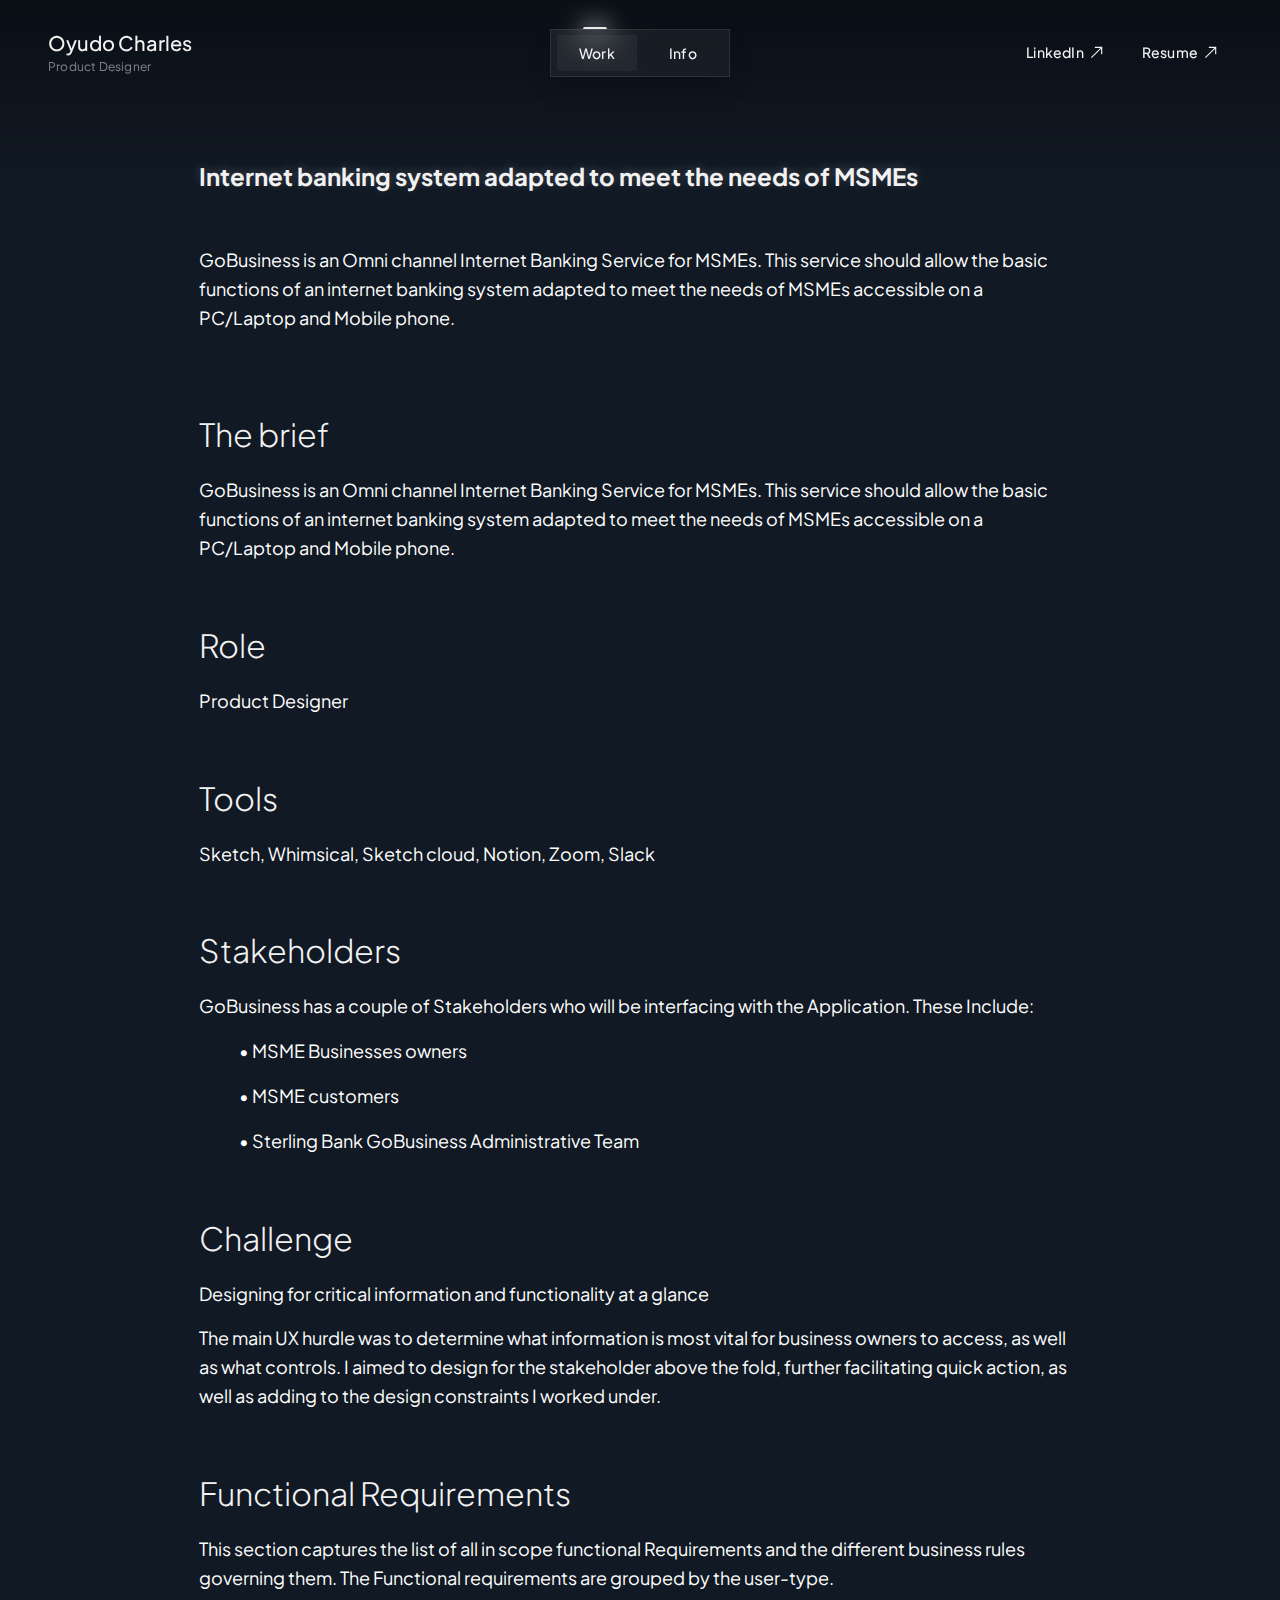
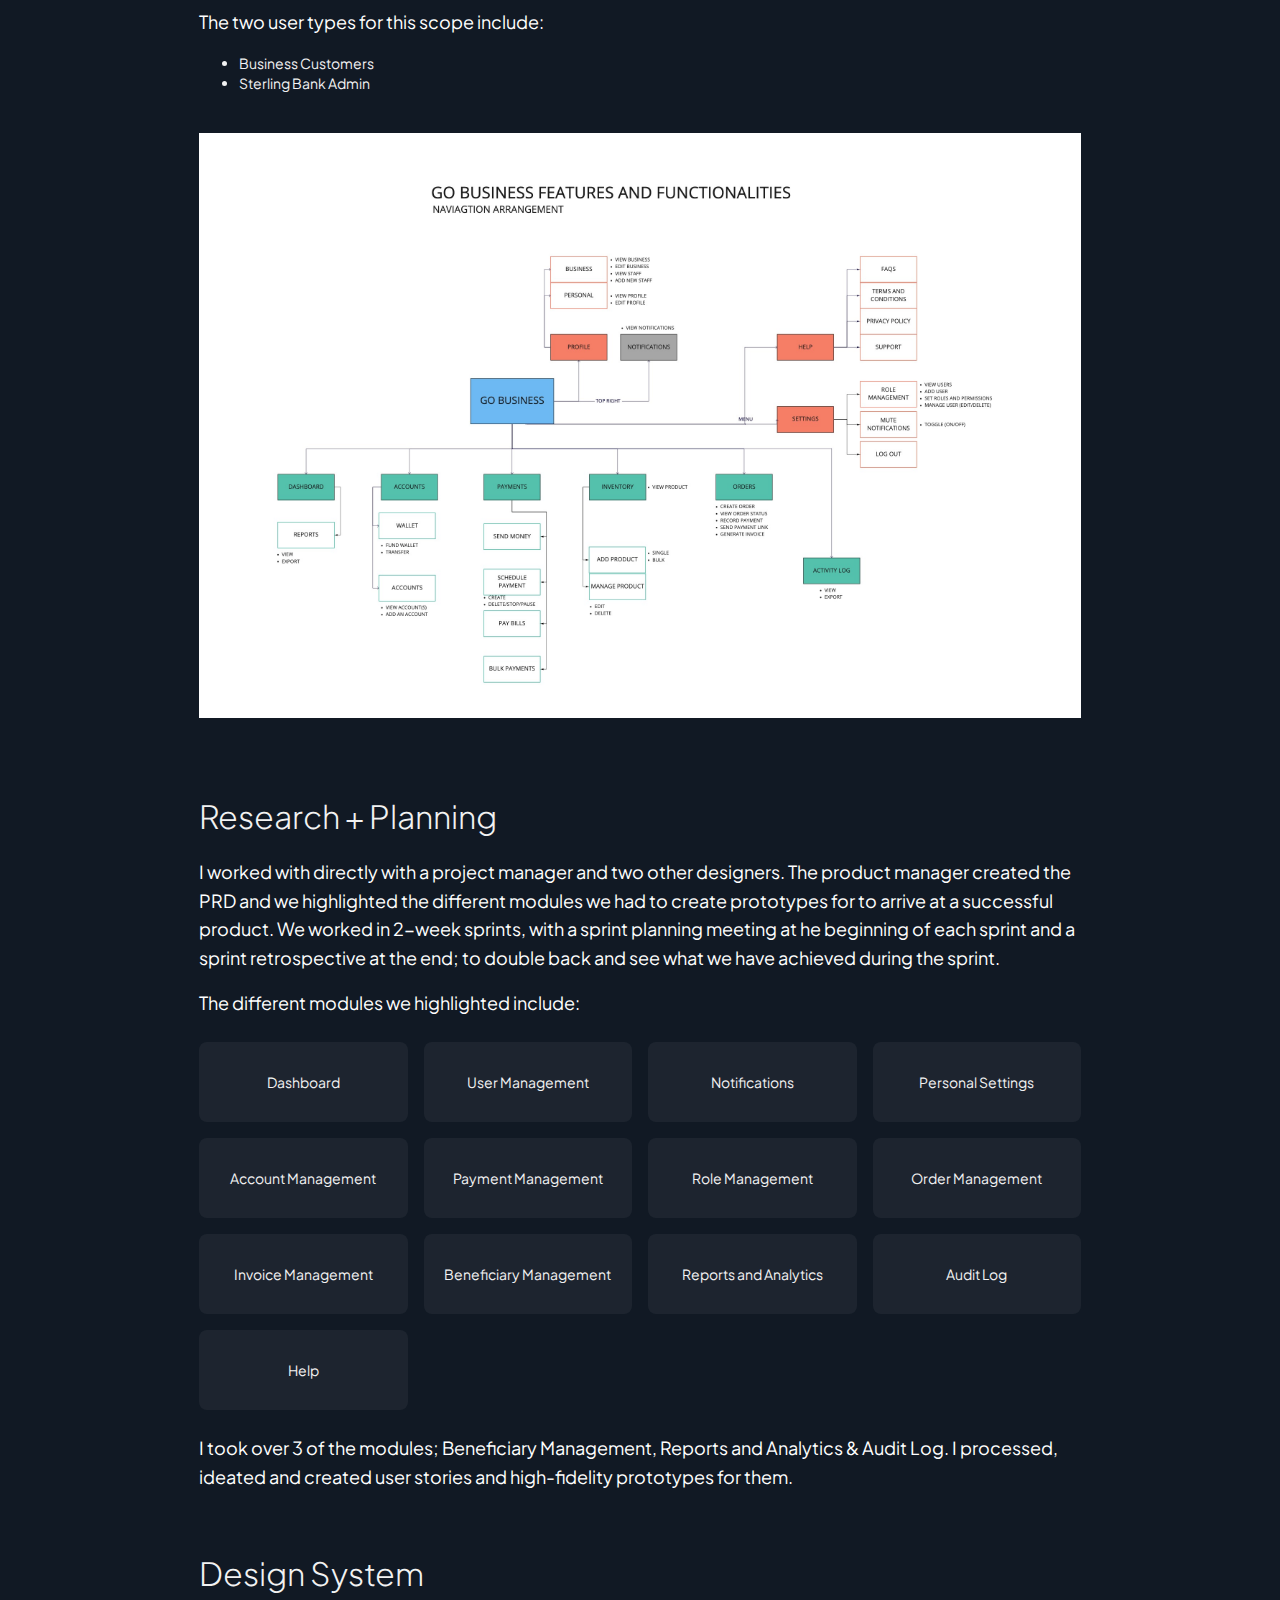
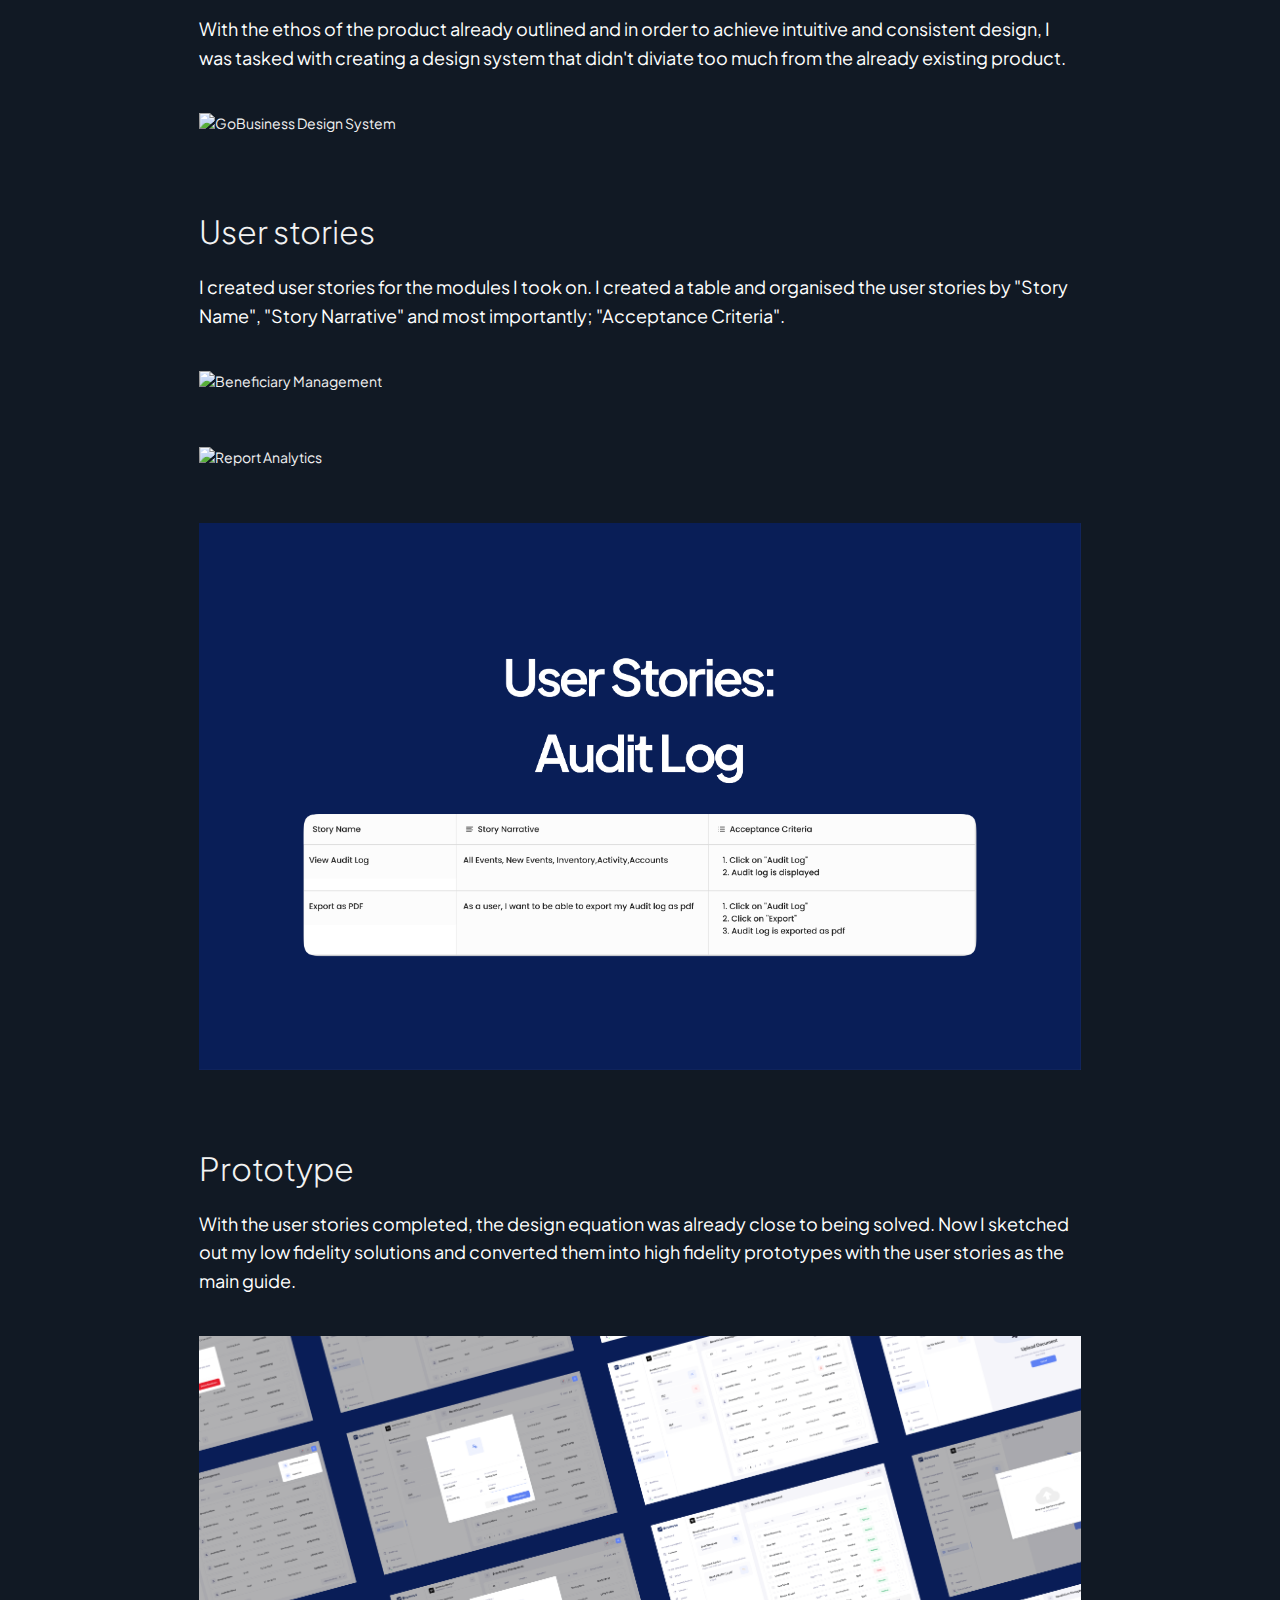
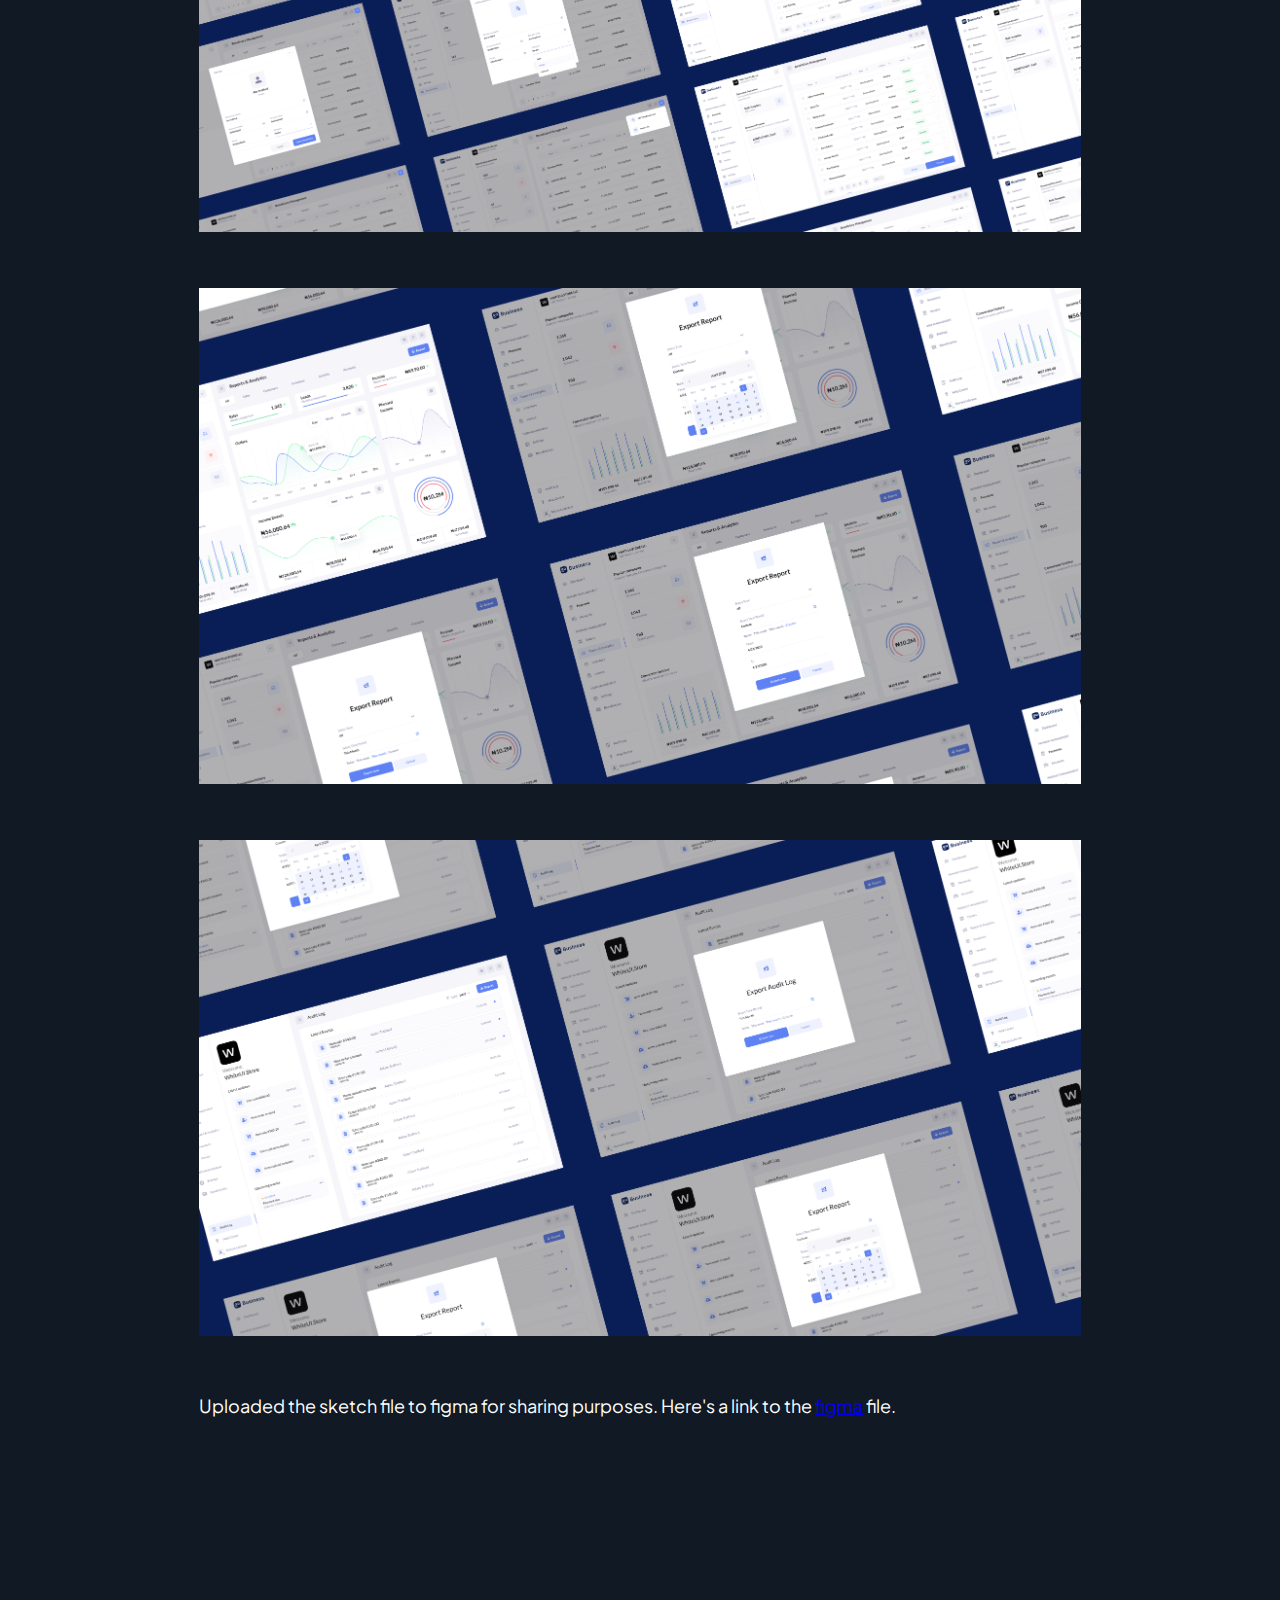
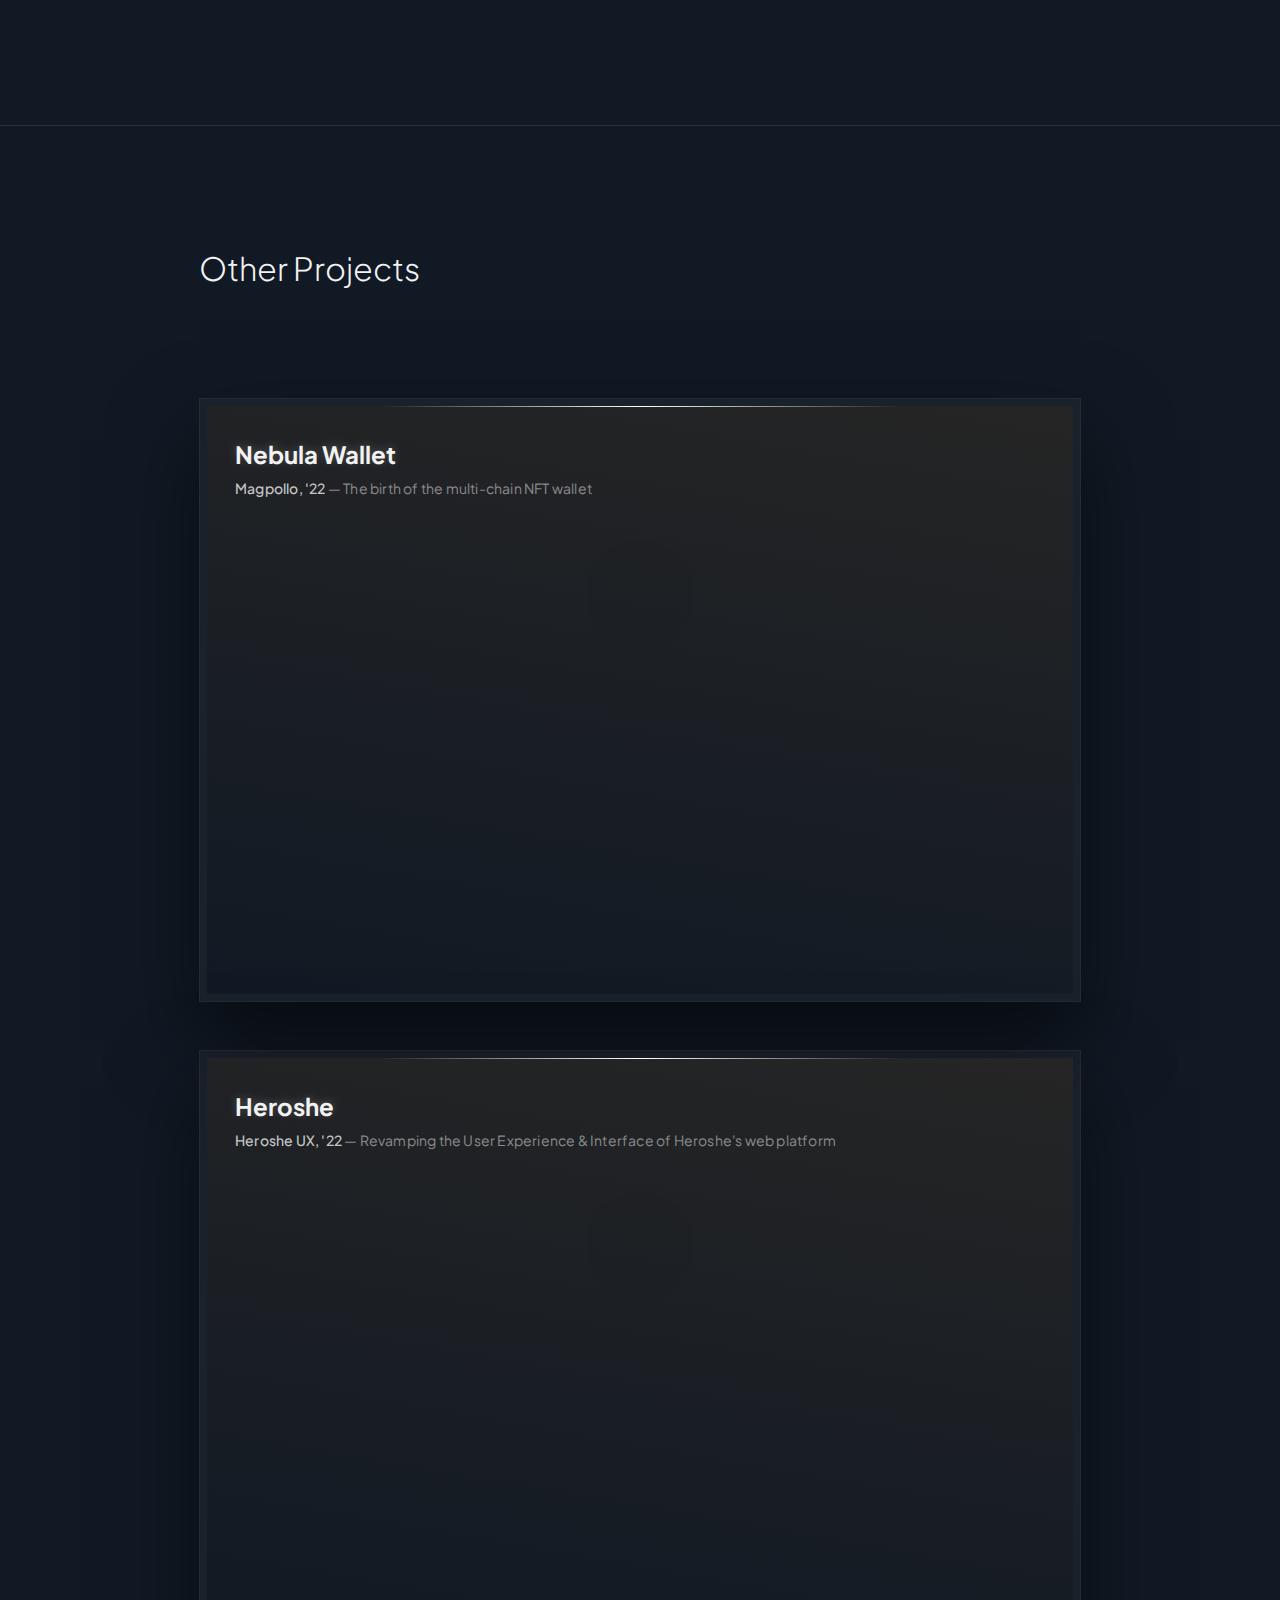
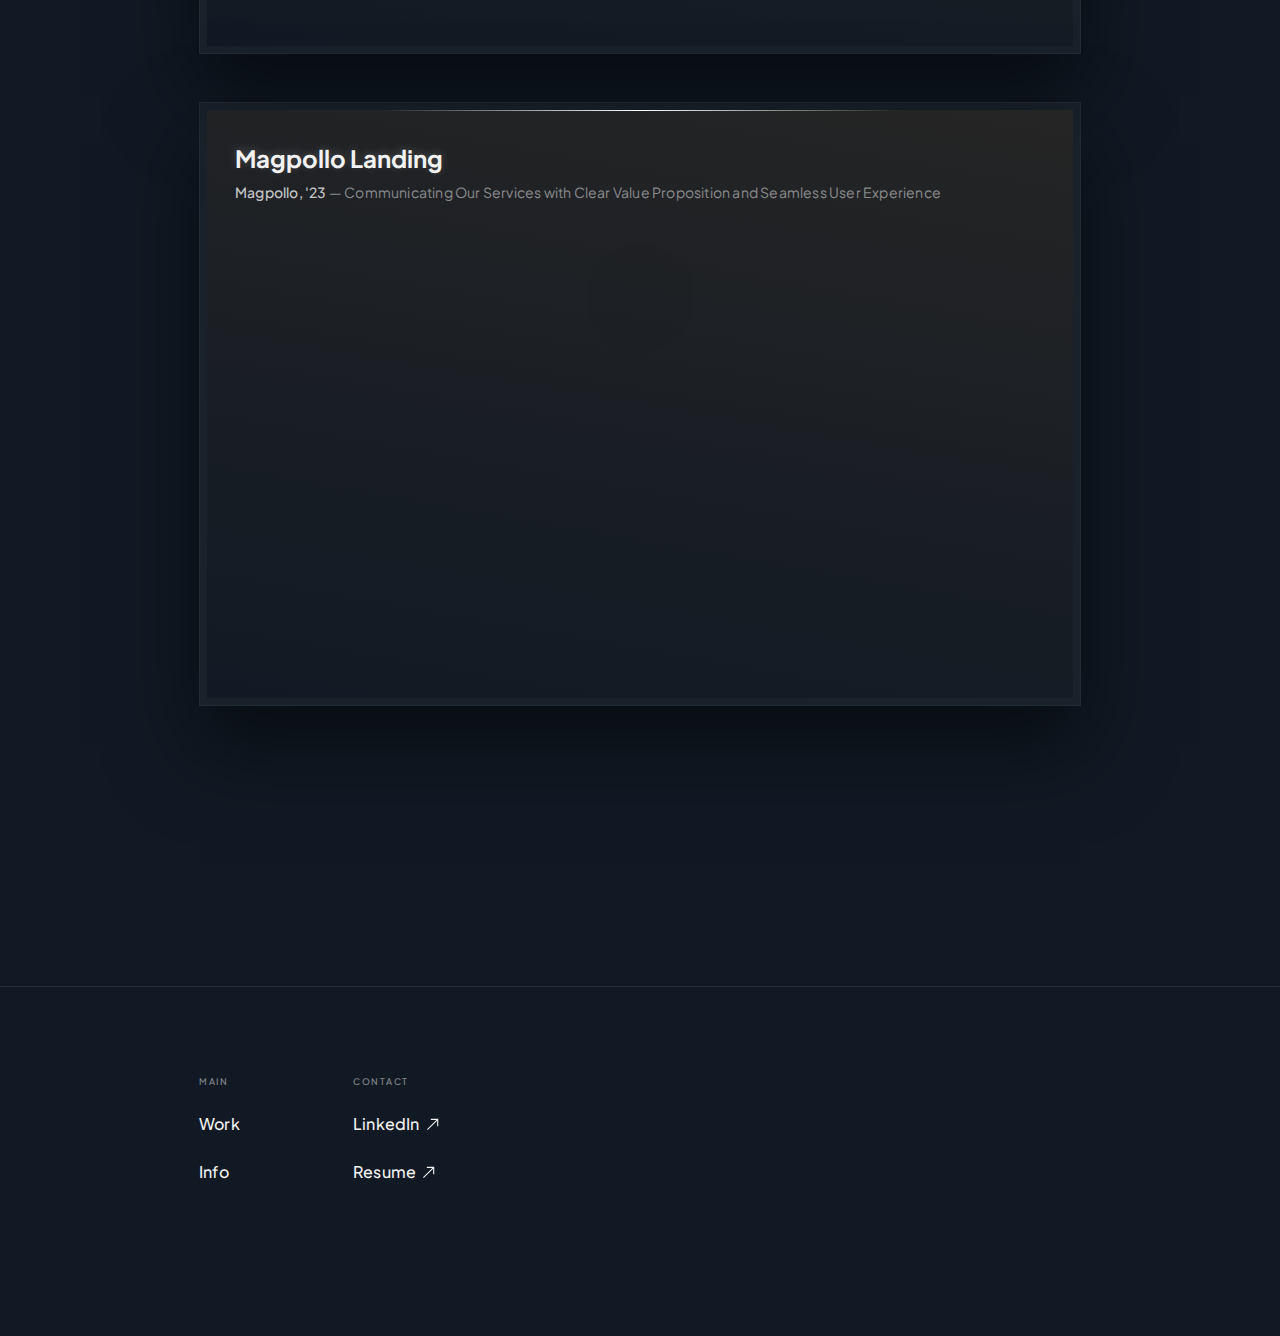
==== commit e797f386: "Text consistency, risten "ai" & thumbnail change" ====
--- a/gobusiness/index.html
+++ b/gobusiness/index.html
@@ -138,6 +138,33 @@
       }
     }
 
+ .modules-grid {
+        display: grid;
+        grid-template-columns: repeat(auto-fill, minmax(200px, 1fr));
+        gap: 16px;
+        margin: 24px 0;
+    }
+
+    .module-item {
+        padding: 12px;
+        background: rgba(255, 255, 255, 0.05);
+        border-radius: 8px;
+        text-align: center;
+        display: flex;
+        align-items: center;
+        justify-content: center;
+        min-height: 80px;
+    }
+
+    p {
+      font-family: 'Plus Jakarta Sans', sans-serif;
+      font-weight: 400;
+      color: white;
+      font-size: 18px;
+      line-height: 1.6;
+      margin-bottom: 16px;
+    }
+
     .modules-grid {
         display: grid;
         grid-template-columns: repeat(auto-fill, minmax(200px, 1fr));
@@ -202,7 +229,7 @@
         
         <!-- Project Introduction -->
         <div class="project-intro">
-          <p class="text-projectcard-description">
+          <p>
             GoBusiness is an Omni channel Internet Banking Service for MSMEs. This service should allow the basic functions of an internet banking system adapted to meet the needs of MSMEs accessible on a PC/Laptop and Mobile phone.
           </p>
         </div>
@@ -239,9 +266,9 @@
             <div class="text-section-content">
               <p class="text-section-paragraph">GoBusiness has a couple of Stakeholders who will be interfacing with the Application. These Include:</p>
               <ul>
-                <li>MSME Businesses owners</li>
-                <li>MSME customers</li>
-                <li>Sterling Bank GoBusiness Administrative Team</li>
+                <p>• MSME Businesses owners</p>
+                <p>• MSME customers</p>
+                <p>• Sterling Bank GoBusiness Administrative Team</p>
               </ul>
             </div>
           </div>
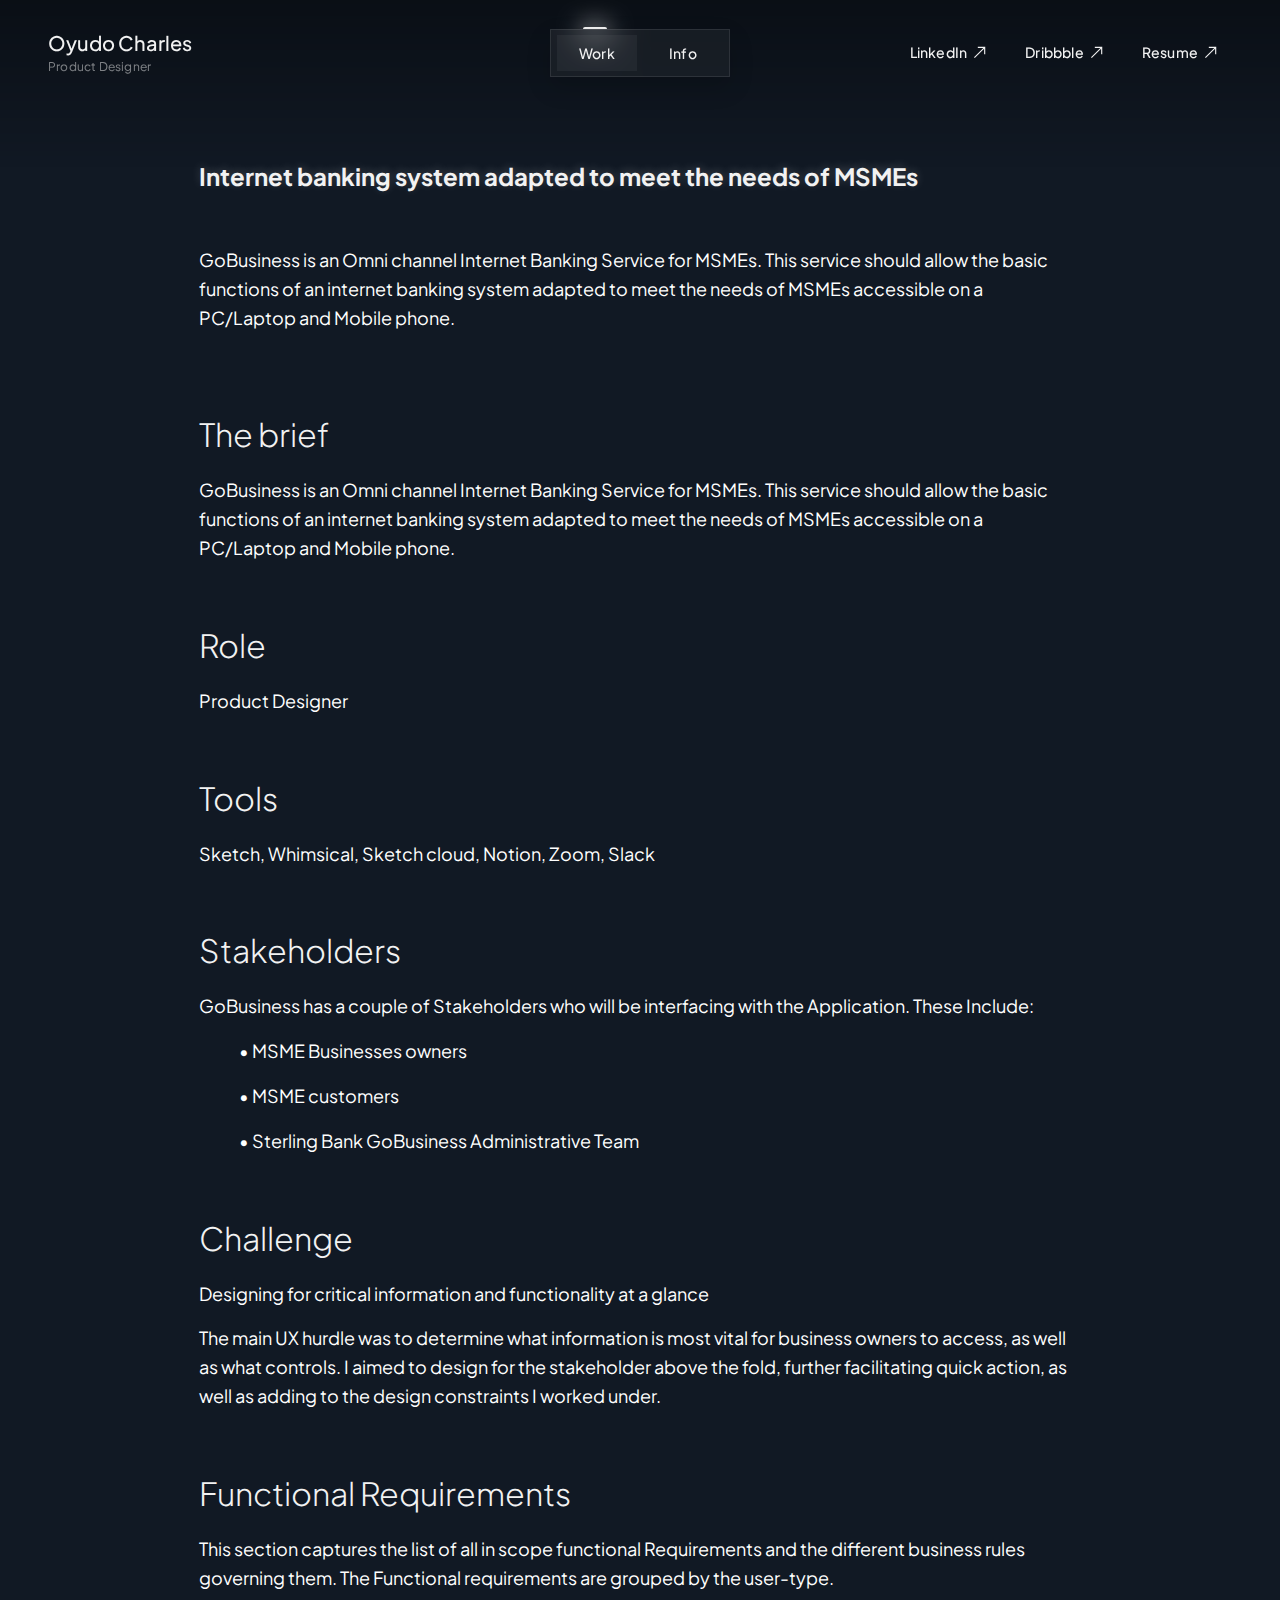
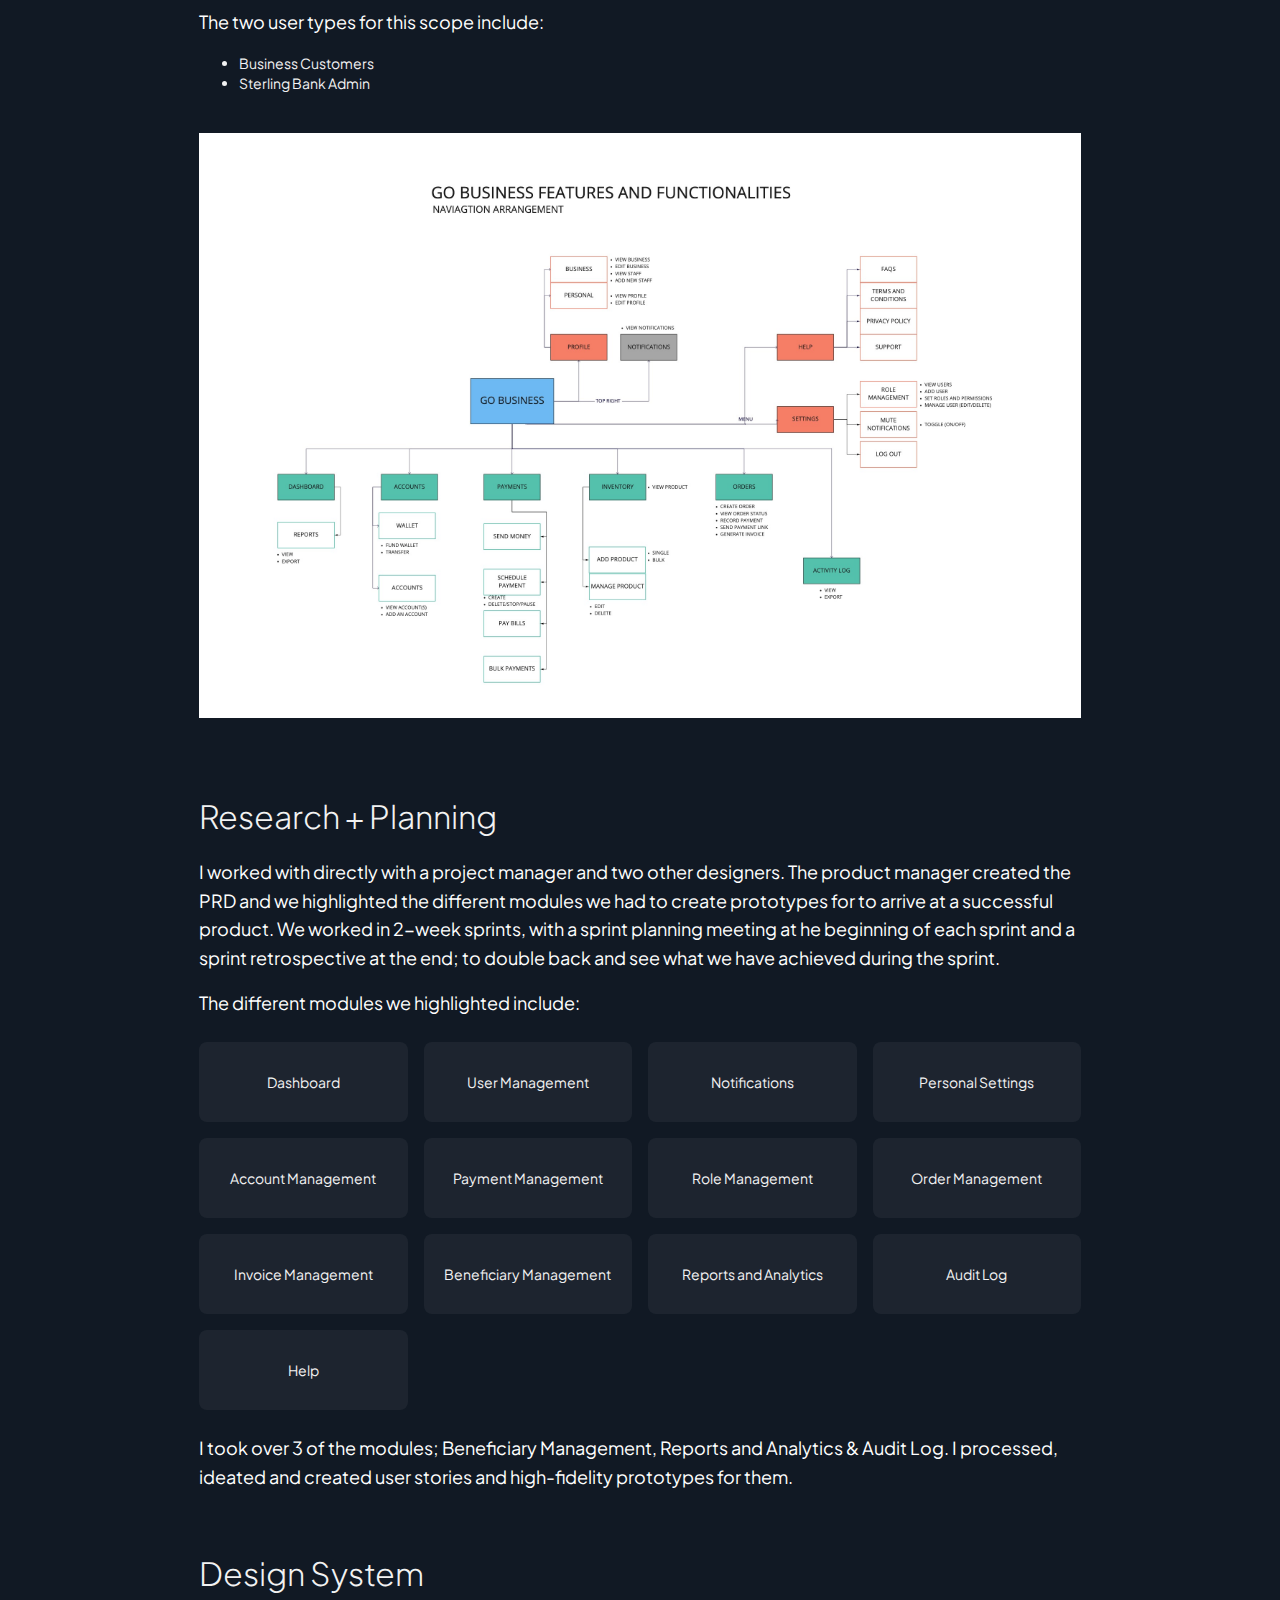
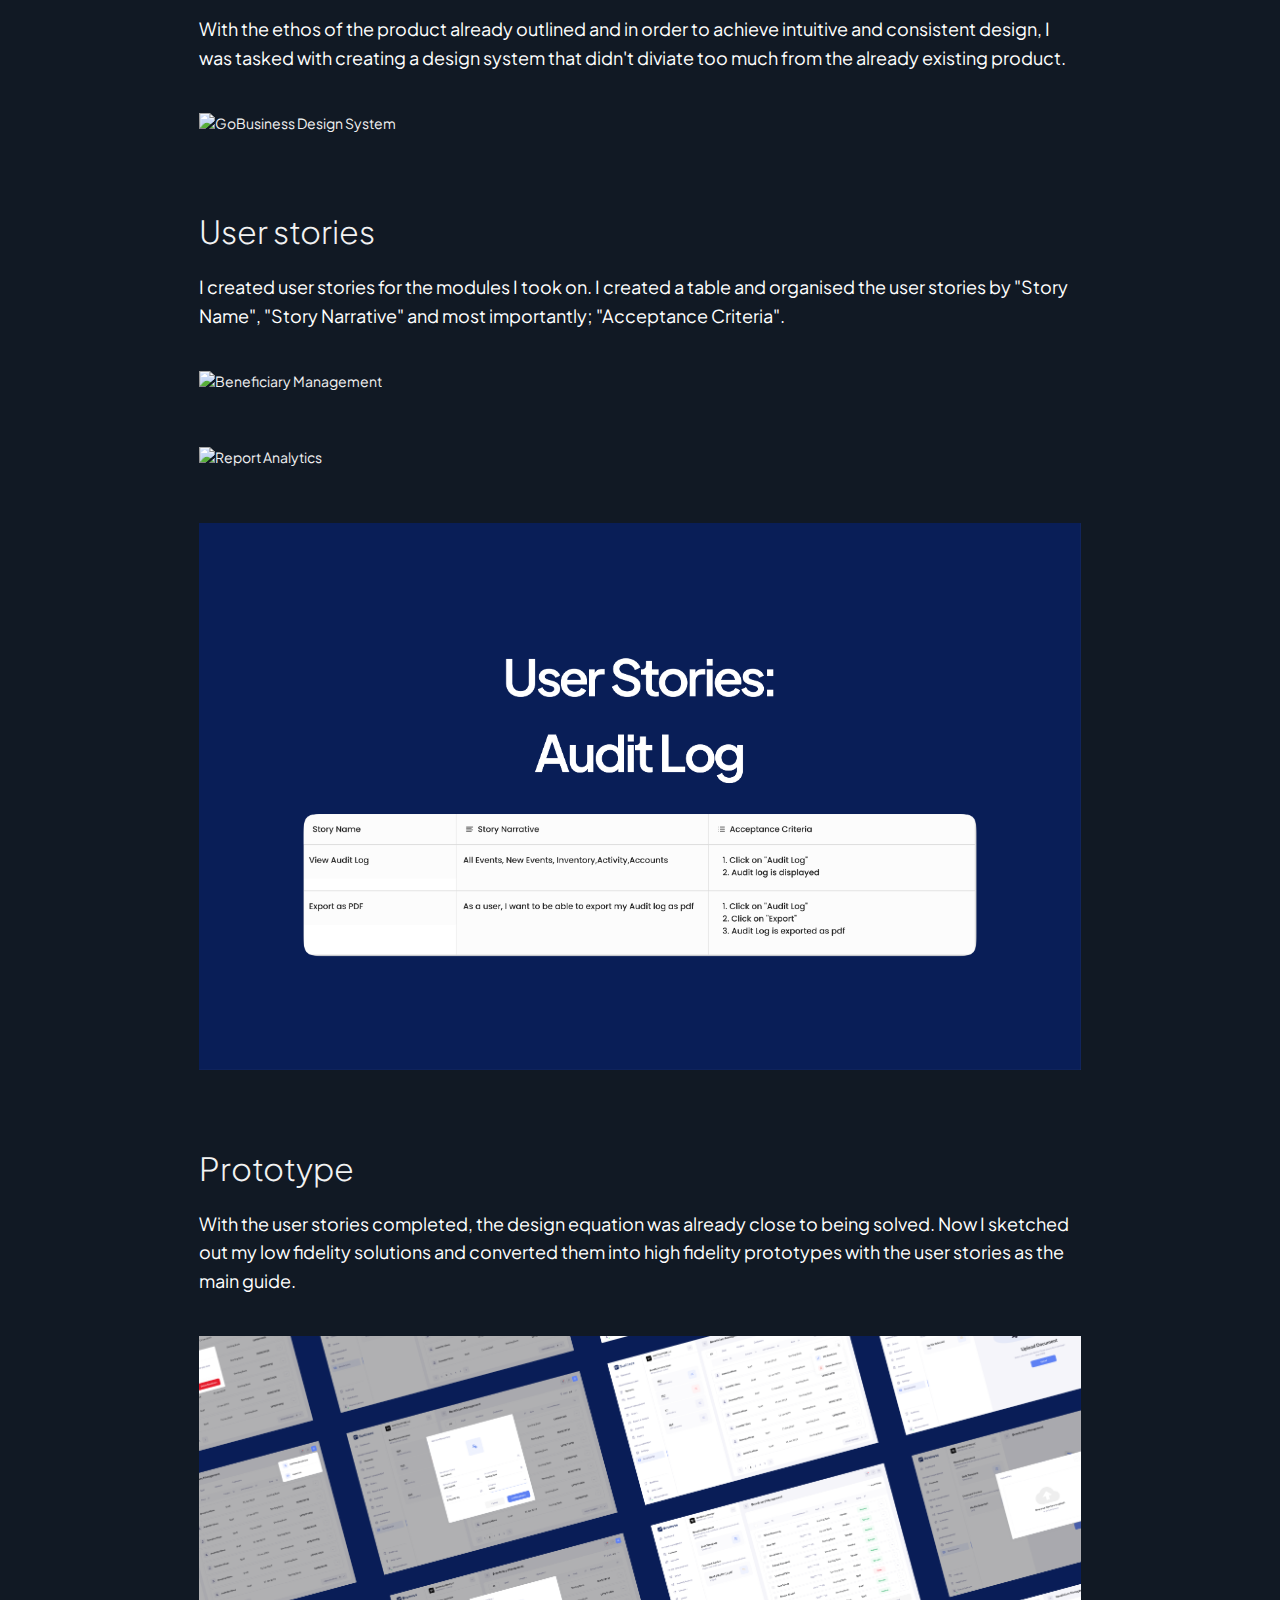
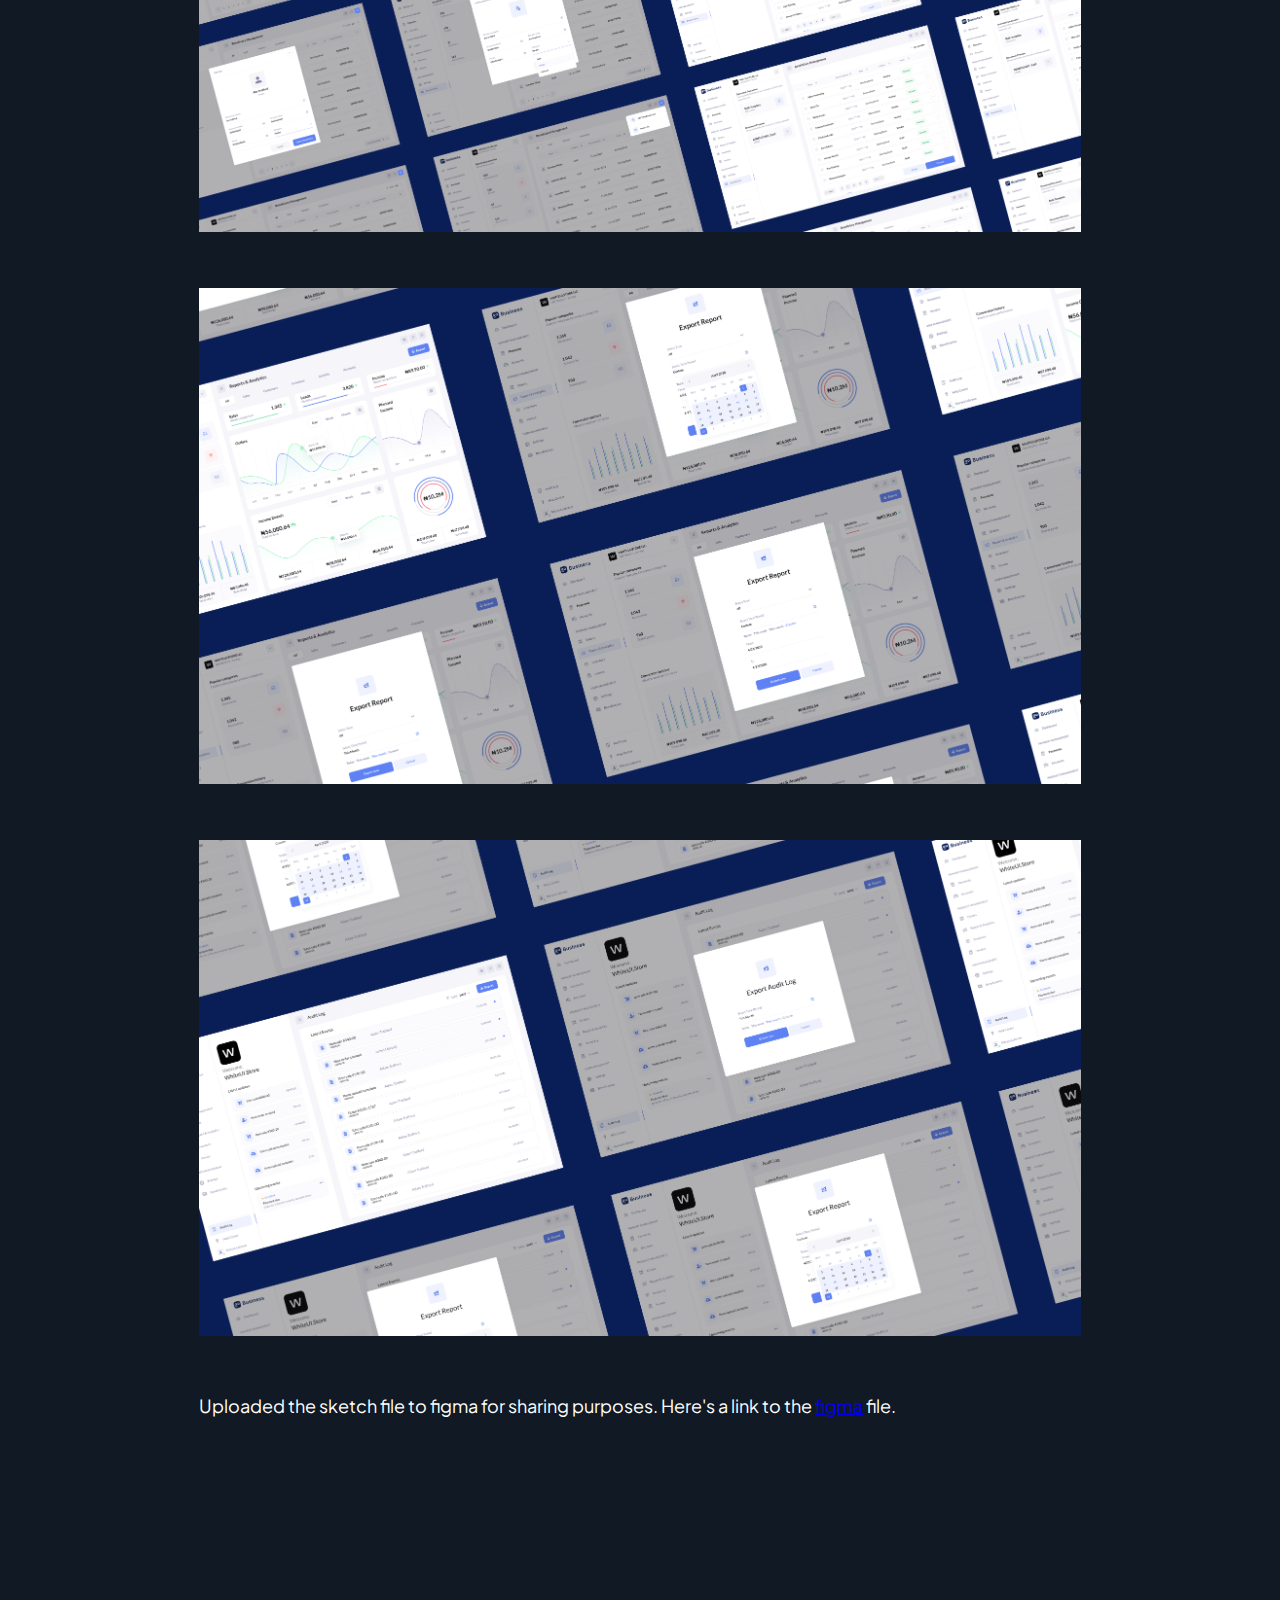
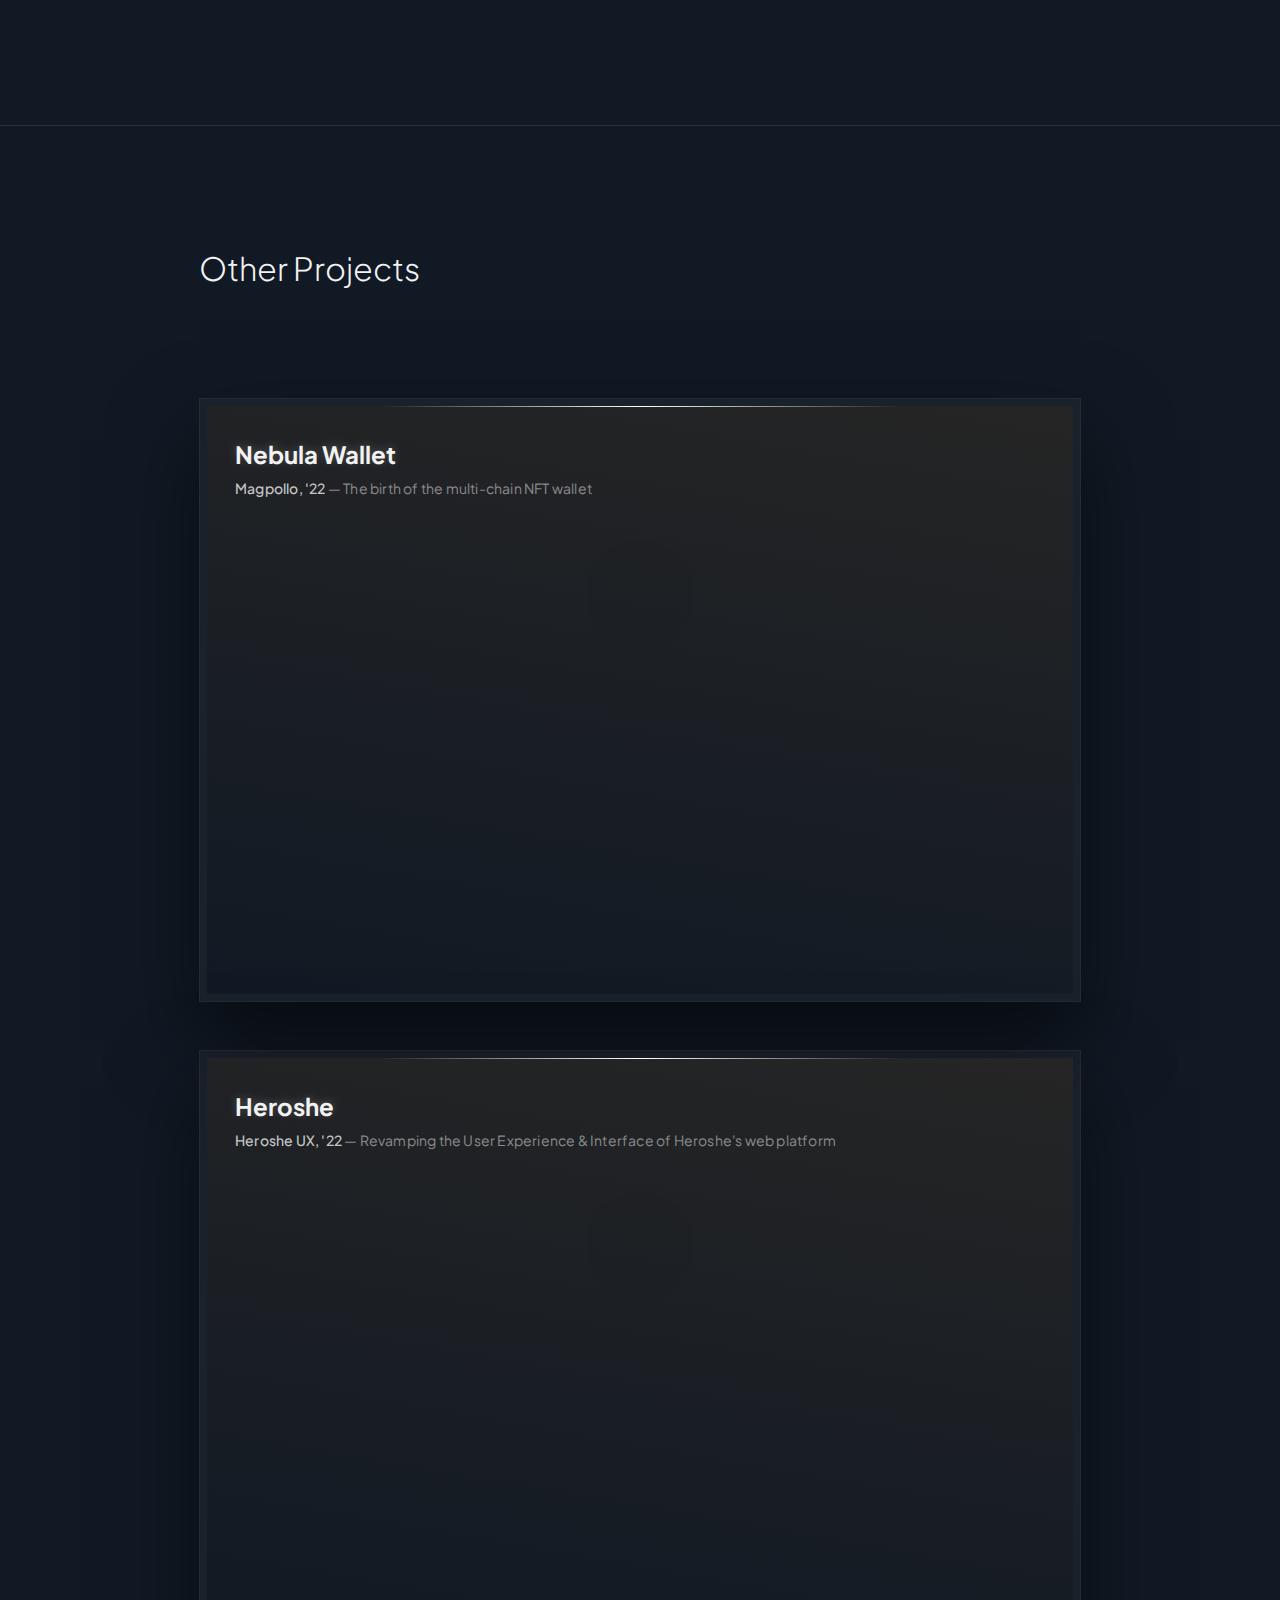
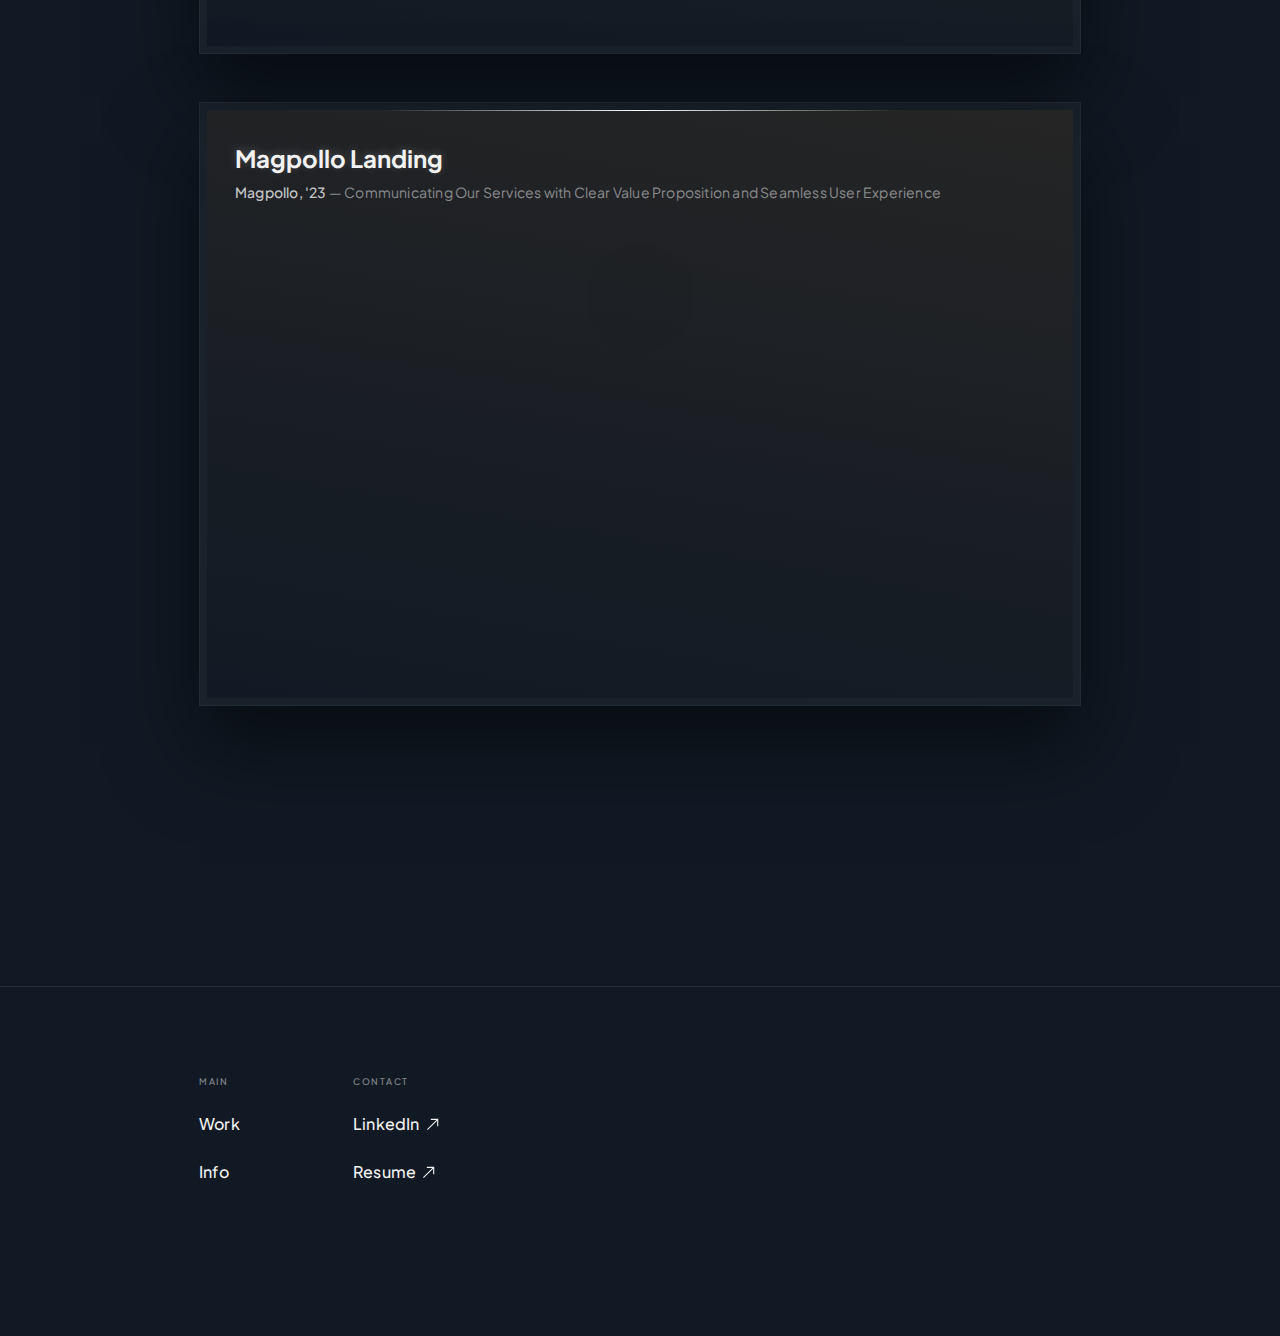
==== commit 29950a10: "Dribbble link add" ====
--- a/gobusiness/index.html
+++ b/gobusiness/index.html
@@ -209,6 +209,10 @@
         <div class="chip-socials-wrapper">
           <a href="https://www.linkedin.com/in/chukwumaoyudo/" target="_blank" class="chip-socials w-inline-block">
             <div class="text-socialnav">LinkedIn</div>
+            <img src="../assets/icon-external.svg" loading="lazy" alt="" class="icon-external" />
+          </a>
+          <a href="https://dribbble.com/chukwumaoyudo" target="_blank" class="chip-socials w-inline-block">
+            <div class="text-socialnav">Dribbble</div>
             <img src="../assets/icon-external.svg" loading="lazy" alt="" class="icon-external" />
           </a>
           <a href="https://read.cv/oyudoxyz" target="_blank" class="chip-socials w-inline-block">
